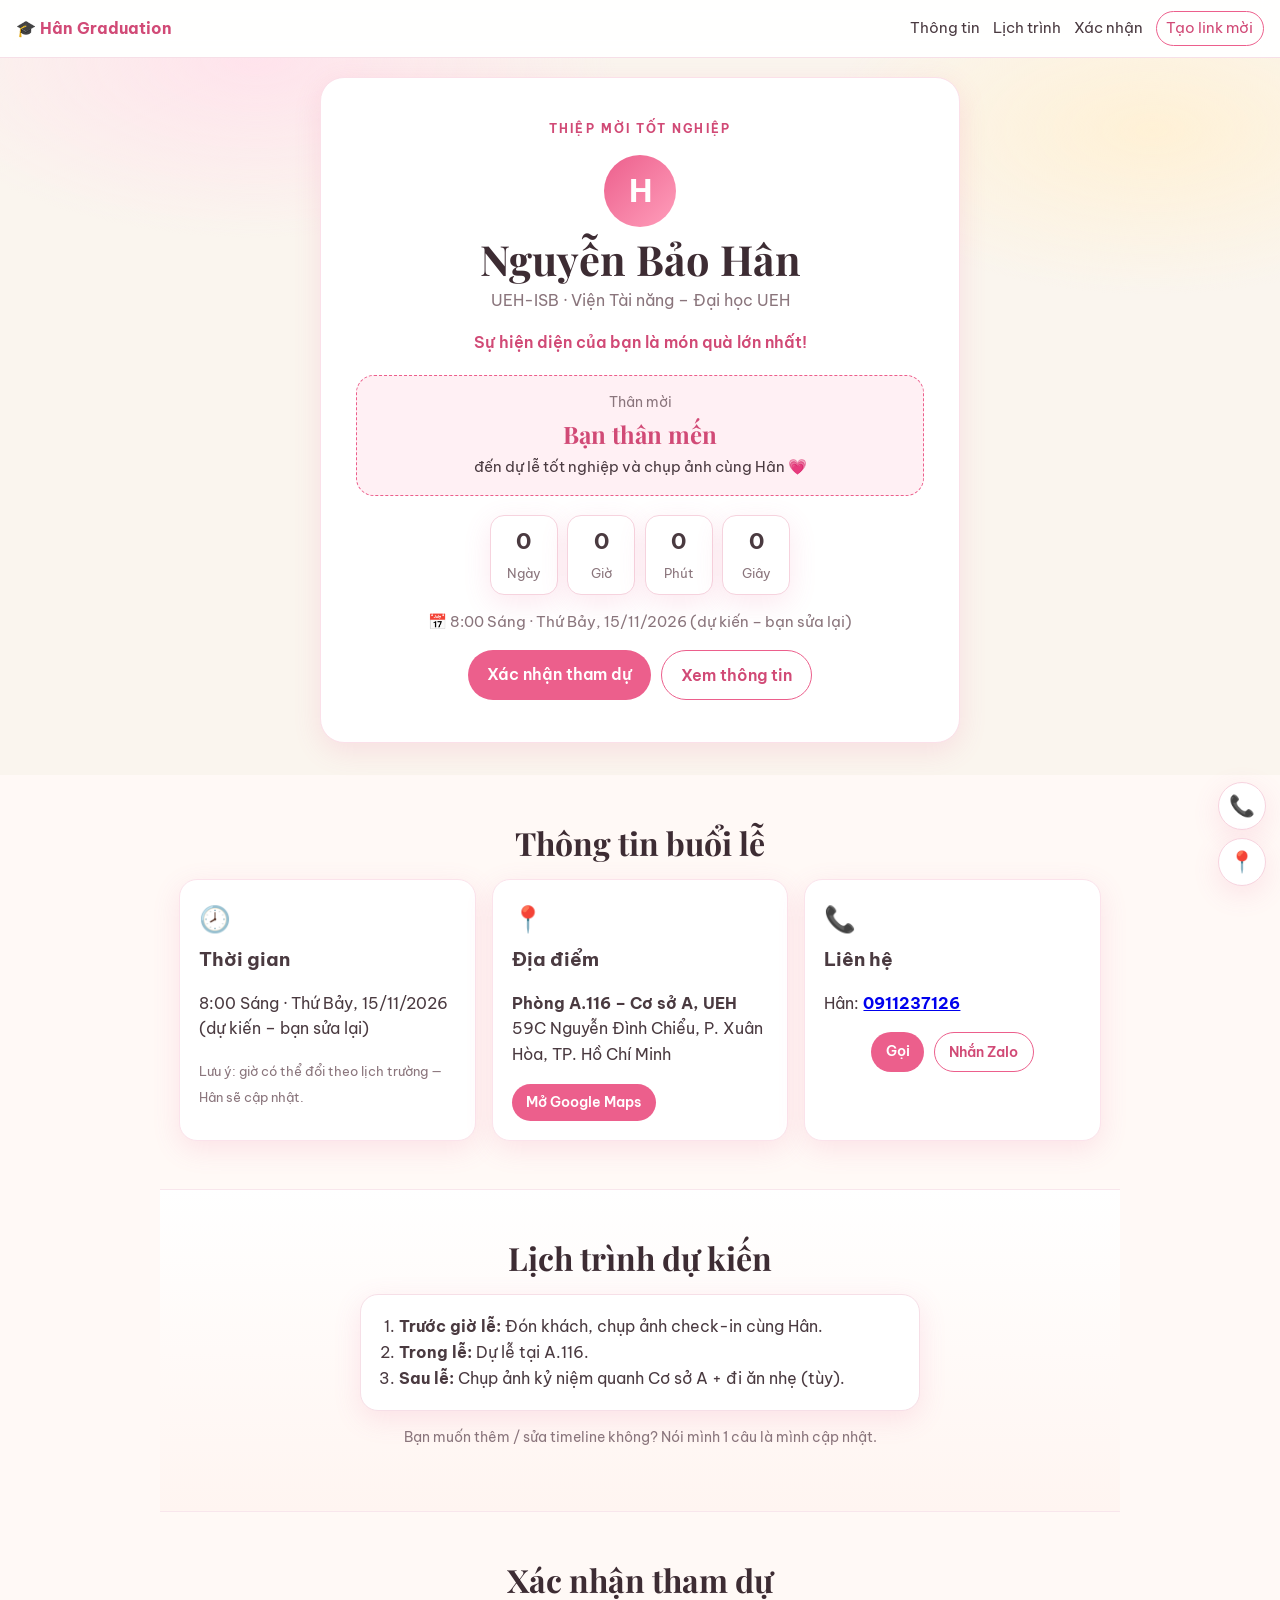
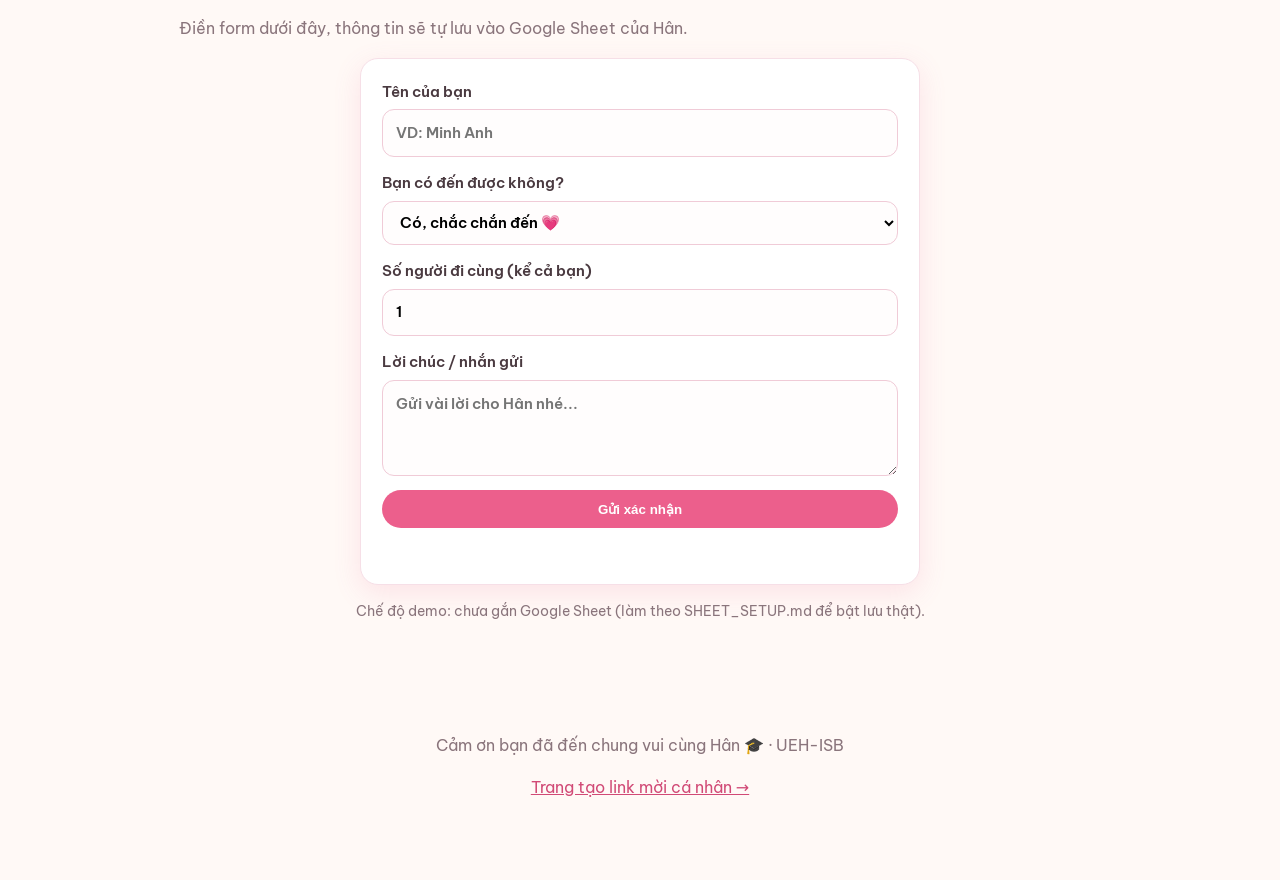
==== index.html @ 890d95f7 "graduation invitation v1 - simple responsive pink theme" ====
<!DOCTYPE html>
<html lang="vi">
<head>
  <meta charset="UTF-8" />
  <meta name="viewport" content="width=device-width, initial-scale=1.0" />
  <title>Thiệp Mời Tốt Nghiệp · Nguyễn Bảo Hân</title>
  <meta name="description" content="Thiệp mời tốt nghiệp của Nguyễn Bảo Hân – UEH-ISB. Trân trọng kính mời bạn đến chung vui!" />
  <link rel="stylesheet" href="styles.css" />
  <link rel="preconnect" href="https://fonts.googleapis.com">
  <link rel="preconnect" href="https://fonts.gstatic.com" crossorigin>
  <link href="https://fonts.googleapis.com/css2?family=Be+Vietnam+Pro:wght@400;500;600;700&family=Playfair+Display:wght@600;700&display=swap" rel="stylesheet">
</head>
<body>
  <header class="nav">
    <a class="brand" href="#top">🎓 Hân Graduation</a>
    <nav class="nav-links">
      <a href="#thong-tin">Thông tin</a>
      <a href="#lich-trinh">Lịch trình</a>
      <a href="#rsvp">Xác nhận</a>
      <a href="admin.html" class="admin-link">Tạo link mời</a>
    </nav>
  </header>

  <main id="top">
    <!-- HERO -->
    <section class="hero">
      <div class="hero-card">
        <p class="eyebrow">THIỆP MỜI TỐT NGHIỆP</p>
        <div class="avatar">H</div>
        <h1>Nguyễn Bảo Hân</h1>
        <p class="school" id="schoolLine">UEH-ISB · Viện Tài năng – Đại học UEH</p>
        <p class="note" id="heroNote">Sự hiện diện của bạn là món quà lớn nhất!</p>

        <div class="invite-box" id="inviteBox">
          <p class="invite-label">Thân mời</p>
          <p class="invite-name" id="guestName">Bạn thân mến</p>
          <p class="invite-sub">đến dự lễ tốt nghiệp và chụp ảnh cùng Hân 💗</p>
        </div>

        <div class="countdown" aria-label="Đếm ngược">
          <div><span id="cdD">--</span><small>Ngày</small></div>
          <div><span id="cdH">--</span><small>Giờ</small></div>
          <div><span id="cdM">--</span><small>Phút</small></div>
          <div><span id="cdS">--</span><small>Giây</small></div>
        </div>
        <p class="event-date" id="eventDateText"></p>

        <div class="cta-row">
          <a href="#rsvp" class="btn primary">Xác nhận tham dự</a>
          <a href="#thong-tin" class="btn ghost">Xem thông tin</a>
        </div>
      </div>
    </section>

    <!-- THÔNG TIN -->
    <section id="thong-tin" class="section">
      <h2>Thông tin buổi lễ</h2>
      <div class="cards">
        <div class="card">
          <div class="icon">🕗</div>
          <h3>Thời gian</h3>
          <p id="timeText"></p>
          <small>Lưu ý: giờ có thể đổi theo lịch trường — Hân sẽ cập nhật.</small>
        </div>
        <div class="card">
          <div class="icon">📍</div>
          <h3>Địa điểm</h3>
          <p><strong id="roomText"></strong><br><span id="addressText"></span></p>
          <a id="mapsBtn" class="btn small" target="_blank" rel="noopener" href="#">Mở Google Maps</a>
        </div>
        <div class="card">
          <div class="icon">📞</div>
          <h3>Liên hệ</h3>
          <p>Hân: <a id="phoneLink" href="#"><strong id="phoneText"></strong></a></p>
          <div class="cta-row">
            <a id="callBtn" class="btn small" href="#">Gọi</a>
            <a id="zaloBtn" class="btn small ghost" target="_blank" rel="noopener" href="#">Nhắn Zalo</a>
          </div>
        </div>
      </div>
    </section>

    <!-- LỊCH TRÌNH -->
    <section id="lich-trinh" class="section alt">
      <h2>Lịch trình dự kiến</h2>
      <ol class="timeline">
        <li><strong>Trước giờ lễ:</strong> Đón khách, chụp ảnh check-in cùng Hân.</li>
        <li><strong>Trong lễ:</strong> Dự lễ tại A.116.</li>
        <li><strong>Sau lễ:</strong> Chụp ảnh kỷ niệm quanh Cơ sở A + đi ăn nhẹ (tùy).</li>
      </ol>
      <p class="hint">Bạn muốn thêm / sửa timeline không? Nói mình 1 câu là mình cập nhật.</p>
    </section>

    <!-- RSVP -->
    <section id="rsvp" class="section">
      <h2>Xác nhận tham dự</h2>
      <p class="muted">Điền form dưới đây, thông tin sẽ tự lưu vào Google Sheet của Hân.</p>
      <form id="rsvpForm" class="form">
        <label>Tên của bạn
          <input name="name" id="fName" required maxlength="80" placeholder="VD: Minh Anh" />
        </label>
        <label>Bạn có đến được không?
          <select name="attend" id="fAttend" required>
            <option value="YES">Có, chắc chắn đến 💗</option>
            <option value="MAYBE">Đang cân nhắc 🤔</option>
            <option value="NO">Tiếc quá, không đến được 🥺</option>
          </select>
        </label>
        <label>Số người đi cùng (kể cả bạn)
          <input name="count" id="fCount" type="number" min="1" max="10" value="1" />
        </label>
        <label>Lời chúc / nhắn gửi
          <textarea name="wish" id="fWish" rows="3" maxlength="500" placeholder="Gửi vài lời cho Hân nhé..."></textarea>
        </label>
        <button class="btn primary" type="submit" id="submitBtn">Gửi xác nhận</button>
        <p class="form-msg" id="formMsg" role="status"></p>
      </form>
      <p class="hint" id="sheetHint"></p>
    </section>

    <footer class="footer">
      <p>Cảm ơn bạn đã đến chung vui cùng Hân 🎓 · UEH-ISB</p>
      <p><a href="admin.html">Trang tạo link mời cá nhân →</a></p>
    </footer>
  </main>

  <!-- Nút nổi mobile -->
  <div class="fab-row">
    <a id="fabCall" class="fab" href="#">📞</a>
    <a id="fabMaps" class="fab" target="_blank" rel="noopener" href="#">📍</a>
  </div>

  <script src="config.js"></script>
  <script src="app.js"></script>
</body>
</html>
---- styles.css ----
:root{
  --pink:#ec5f8c; --pink-dark:#d14a76; --pink-soft:#fff0f4;
  --be:#faf5ee; --bg:#fff9f6; --card:#ffffff; --text:#4a3a40; --muted:#8a757c;
  --radius:18px; --shadow:0 8px 28px rgba(236,95,140,.14);
}
*{box-sizing:border-box}
html{scroll-behavior:smooth}
body{
  margin:0; color:var(--text); background:var(--bg);
  font-family:"Be Vietnam Pro",system-ui,-apple-system,Segoe UI,Roboto,sans-serif;
  line-height:1.6;
}
h1,h2{font-family:"Playfair Display",serif; color:#3d2c33; line-height:1.25}
h2{text-align:center; font-size:1.6rem; margin:0 0 1rem}

/* Nav */
.nav{position:sticky; top:0; z-index:10; display:flex; align-items:center; justify-content:space-between;
  padding:.7rem 1rem; background:rgba(255,255,255,.9); backdrop-filter:blur(8px); border-bottom:1px solid #f6dfe7}
.brand{text-decoration:none; font-weight:700; color:var(--pink-dark)}
.nav-links{display:flex; gap:.8rem; align-items:center}
.nav-links a{text-decoration:none; color:var(--text); font-size:.95rem}
.admin-link{border:1px solid var(--pink); color:var(--pink-dark)!important; padding:.25rem .6rem; border-radius:999px}

/* Layout */
.section{padding:2.2rem 1rem; max-width:960px; margin:0 auto}
.section.alt{background:linear-gradient(180deg,#fff,#fff5f1); border-top:1px solid #f8e6ec; border-bottom:1px solid #f8e6ec}

/* Hero */
.hero{padding:1.2rem 1rem 2rem; background:
  radial-gradient(600px 300px at 20% 0%, #ffe3ec 0%, transparent 60%),
  radial-gradient(600px 300px at 90% 10%, #fff1d6 0%, transparent 55%),
  var(--be);}
.hero-card{max-width:640px; margin:0 auto; background:var(--card); border-radius:24px; padding:2rem 1.4rem; text-align:center; box-shadow:var(--shadow); border:1px solid #fbe0e9}
.eyebrow{letter-spacing:.18em; font-size:.75rem; color:var(--pink-dark); font-weight:700; margin:0}
.avatar{width:72px; height:72px; margin:1rem auto .4rem; border-radius:50%; display:grid; place-items:center;
  font-size:2rem; font-weight:700; color:#fff; background:linear-gradient(135deg,var(--pink),#ff9ebb)}
.hero-card h1{margin:.2rem 0; font-size:2rem}
.school{color:var(--muted); margin:.2rem 0}
.note{color:var(--pink-dark); font-weight:600}
.invite-box{margin:1.2rem auto; background:var(--pink-soft); border:1.5px dashed var(--pink); border-radius:var(--radius); padding:1rem}
.invite-label{margin:0; font-size:.85rem; color:var(--muted)}
.invite-name{margin:.1rem 0; font-size:1.5rem; font-weight:700; color:var(--pink-dark); font-family:"Playfair Display",serif}
.invite-sub{margin:0; font-size:.95rem}
.countdown{display:flex; gap:.6rem; justify-content:center; margin:1rem 0 .3rem}
.countdown div{background:#fff; border:1px solid #f6d3de; border-radius:14px; min-width:68px; padding:.5rem .3rem; box-shadow:var(--shadow)}
.countdown span{font-size:1.4rem; font-weight:700; display:block}
.countdown small{color:var(--muted)}
.event-date{color:var(--muted); font-size:.95rem}
.cta-row{display:flex; gap:.6rem; justify-content:center; flex-wrap:wrap; margin-top:1rem}
.btn{display:inline-block; text-decoration:none; border:0; cursor:pointer;
  background:var(--pink); color:#fff; padding:.7rem 1.2rem; border-radius:999px; font-weight:600}
.btn:hover{background:var(--pink-dark)}
.btn.ghost{background:#fff; color:var(--pink-dark); border:1.5px solid var(--pink)}
.btn.small{padding:.45rem .9rem; font-size:.9rem}

/* Cards */
.cards{display:grid; gap:1rem}
.card{background:var(--card); border-radius:var(--radius); padding:1.2rem; box-shadow:var(--shadow); border:1px solid #fbe3eb}
.card .icon{font-size:1.6rem}
.card h3{margin:.3rem 0 .4rem}
.card small,.muted,.hint{color:var(--muted)}
.hint{text-align:center; font-size:.9rem}

/* Timeline */
.timeline{max-width:560px; margin:0 auto; background:#fff; border-radius:var(--radius); padding:1.2rem 1.2rem 1.2rem 2.4rem; border:1px solid #f6dfe7; box-shadow:var(--shadow)}

/* Form */
.form{max-width:560px; margin:0 auto; background:#fff; border-radius:var(--radius); padding:1.3rem; border:1px solid #f6dfe7; box-shadow:var(--shadow); display:grid; gap:.9rem}
.form label{display:grid; gap:.35rem; font-weight:600; font-size:.95rem}
.form input,.form select,.form textarea{font:inherit; padding:.65rem .8rem; border-radius:12px; border:1.5px solid #f0cbd7; background:#fffdfd}
.form input:focus,.form select:focus,.form textarea:focus{outline:2px solid #ffc9da; border-color:var(--pink)}
.form-msg{min-height:1.4em; font-size:.95rem; margin:0}
.form-msg.ok{color:#1c8a4c} .form-msg.err{color:#c0392b}

/* Footer + FAB */
.footer{text-align:center; padding:2rem 1rem 4rem; color:var(--muted)}
.footer a{color:var(--pink-dark)}
.fab-row{position:fixed; right:.9rem; bottom:.9rem; display:flex; flex-direction:column; gap:.5rem}
.fab{width:48px; height:48px; display:grid; place-items:center; background:#fff; border-radius:50%; text-decoration:none; font-size:1.3rem; box-shadow:var(--shadow); border:1px solid #f6d3de}

/* Admin */
.admin-wrap{max-width:860px; margin:0 auto; padding:1.5rem 1rem 3rem}
.grid2{display:grid; gap:1rem}
textarea.code{width:100%; font-family:ui-monospace,Consolas,monospace; font-size:.85rem}
table.links{width:100%; border-collapse:collapse; background:#fff; border-radius:12px; overflow:hidden; font-size:.9rem}
table.links th,table.links td{border-bottom:1px solid #f4dce4; padding:.5rem; text-align:left; word-break:break-all}

/* PC: 2-3 cột, chữ to hơn */
@media (min-width:720px){
  h2{font-size:2rem}
  .hero-card h1{font-size:2.6rem}
  .hero-card{padding:2.6rem 2.2rem}
  .cards{grid-template-columns:repeat(3,1fr)}
  .grid2{grid-template-columns:1fr 1fr}
  .section{padding:3rem 1.2rem}
}
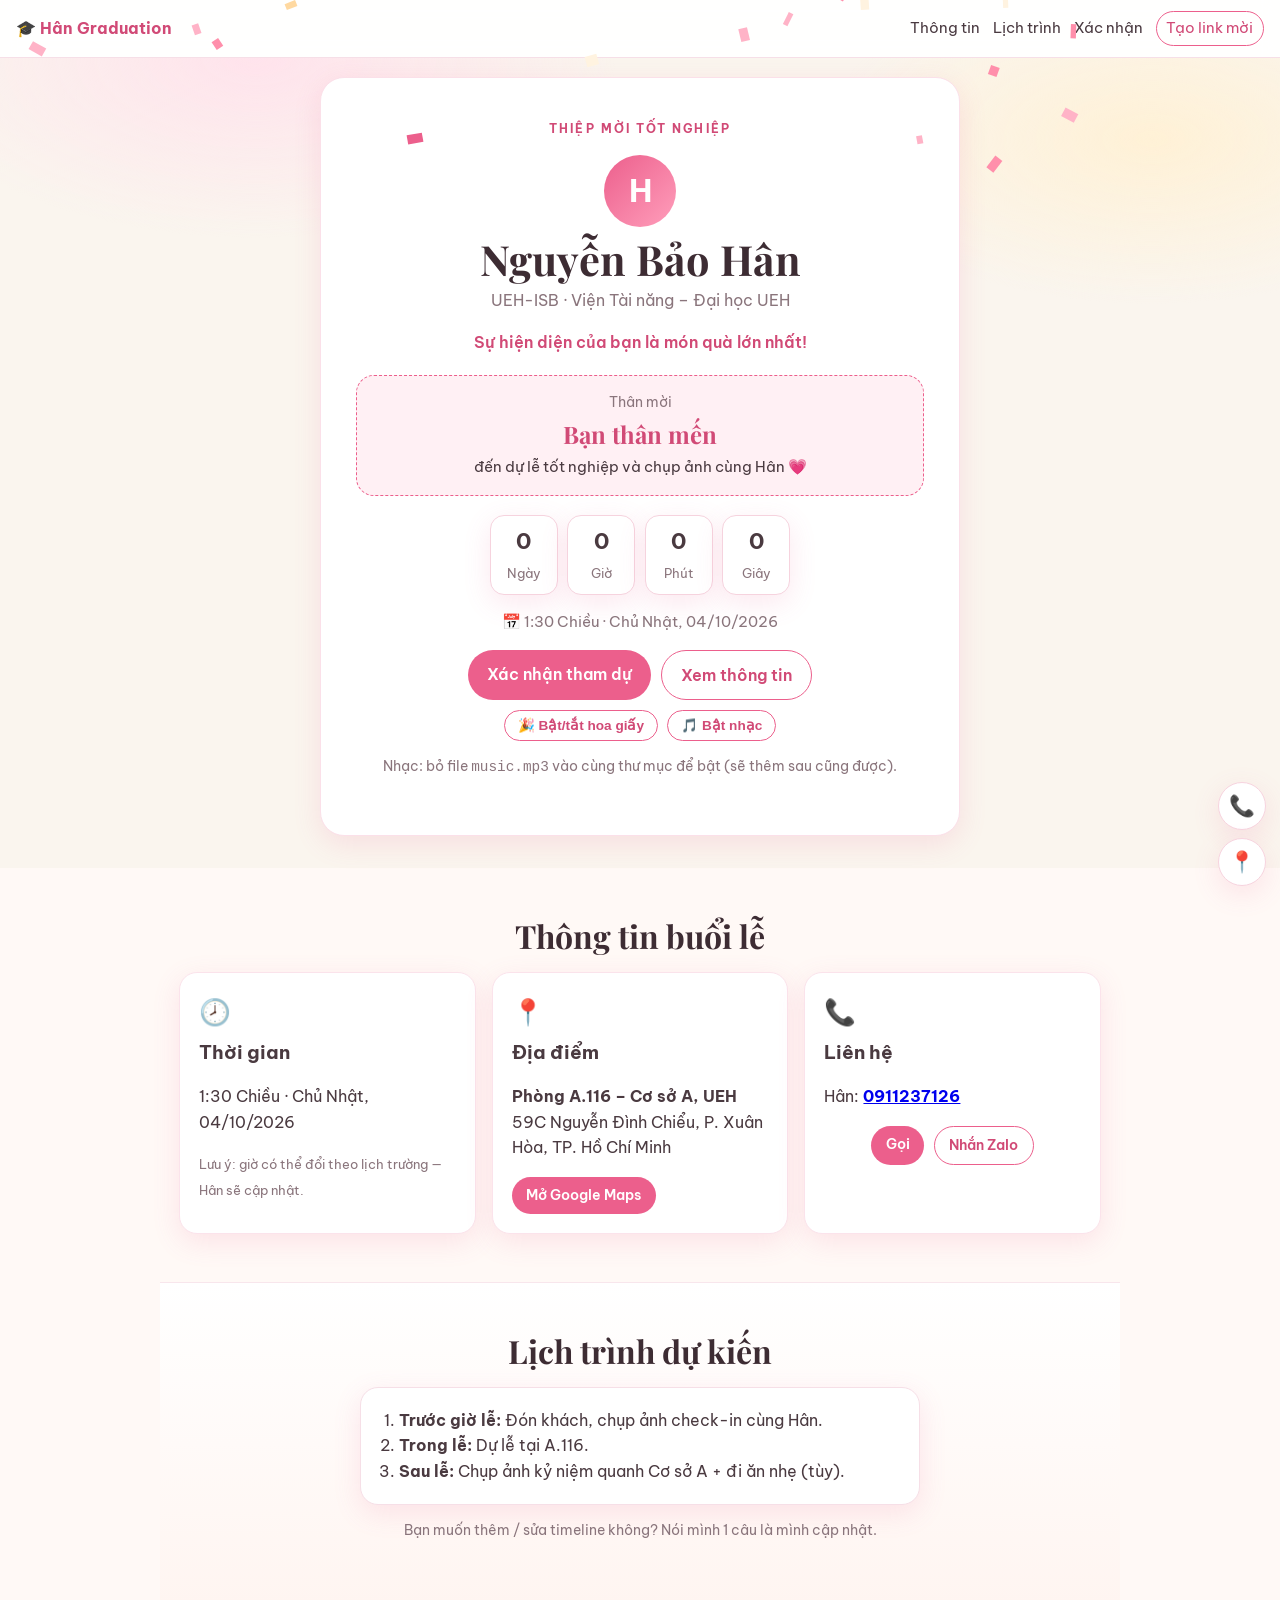
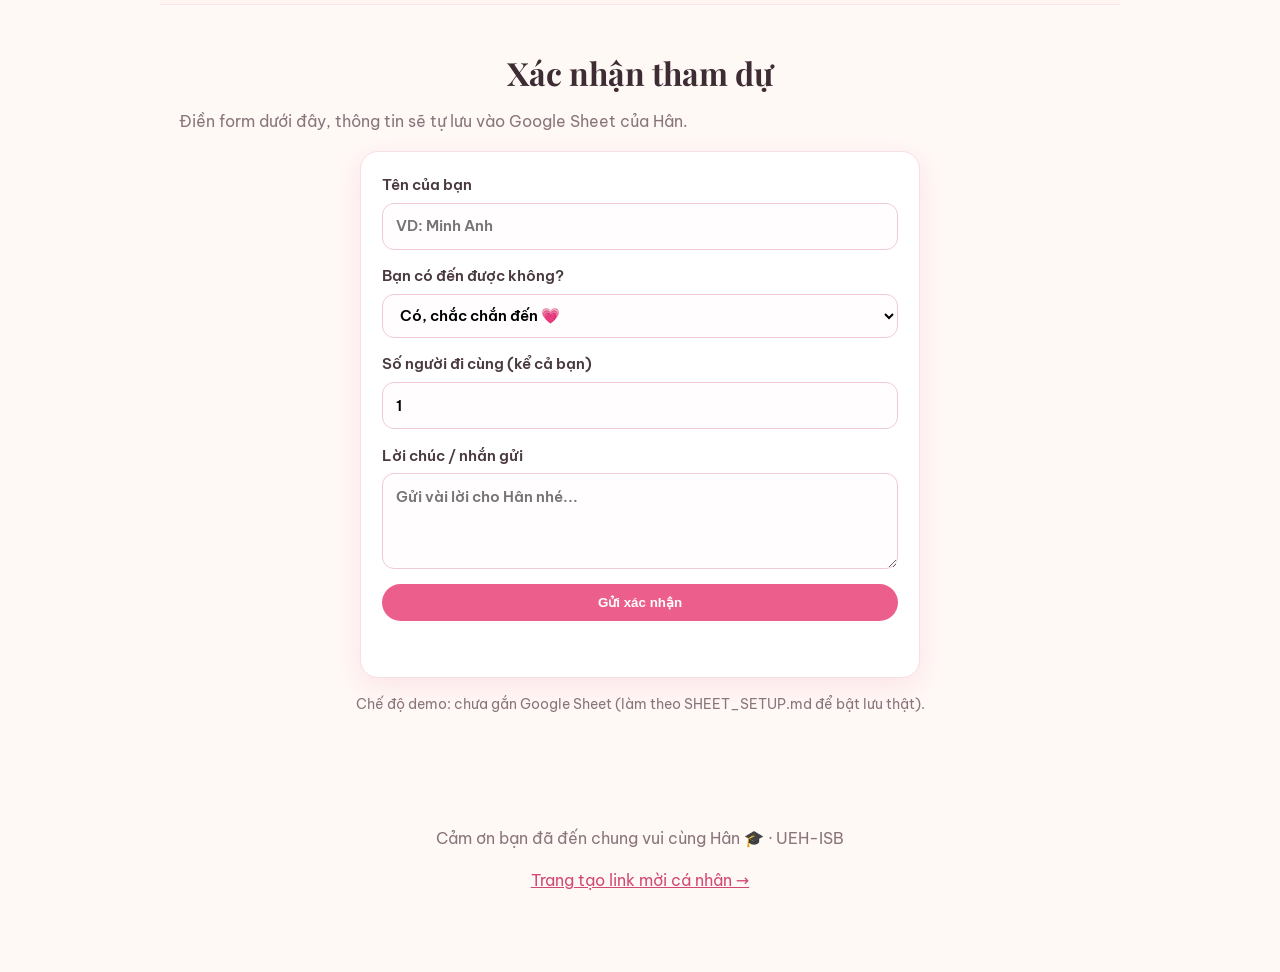
==== commit 1e99b296: "update date 04-10-2026 + confetti + music toggle" ====
--- a/index.html
+++ b/index.html
@@ -11,6 +11,8 @@
   <link href="https://fonts.googleapis.com/css2?family=Be+Vietnam+Pro:wght@400;500;600;700&family=Playfair+Display:wght@600;700&display=swap" rel="stylesheet">
 </head>
 <body>
+  <canvas id="confetti"></canvas>
+  <audio id="bgm" loop preload="none" src="music.mp3"></audio>
   <header class="nav">
     <a class="brand" href="#top">🎓 Hân Graduation</a>
     <nav class="nav-links">
@@ -49,6 +51,11 @@
           <a href="#rsvp" class="btn primary">Xác nhận tham dự</a>
           <a href="#thong-tin" class="btn ghost">Xem thông tin</a>
         </div>
+        <div class="cta-row mini">
+          <button class="btn small ghost" id="confettiBtn" type="button">🎉 Bật/tắt hoa giấy</button>
+          <button class="btn small ghost" id="musicBtn" type="button">🎵 Bật nhạc</button>
+        </div>
+        <p class="hint">Nhạc: bỏ file <code>music.mp3</code> vào cùng thư mục để bật (sẽ thêm sau cũng được).</p>
       </div>
     </section>
 
--- a/styles.css
+++ b/styles.css
@@ -78,6 +78,11 @@
 .fab-row{position:fixed; right:.9rem; bottom:.9rem; display:flex; flex-direction:column; gap:.5rem}
 .fab{width:48px; height:48px; display:grid; place-items:center; background:#fff; border-radius:50%; text-decoration:none; font-size:1.3rem; box-shadow:var(--shadow); border:1px solid #f6d3de}
 
+/* Confetti + mini */
+#confetti{position:fixed; inset:0; width:100%; height:100%; pointer-events:none; z-index:20}
+.cta-row.mini{margin-top:.6rem}
+.cta-row.mini .btn{font-size:.85rem; padding:.4rem .8rem}
+
 /* Admin */
 .admin-wrap{max-width:860px; margin:0 auto; padding:1.5rem 1rem 3rem}
 .grid2{display:grid; gap:1rem}
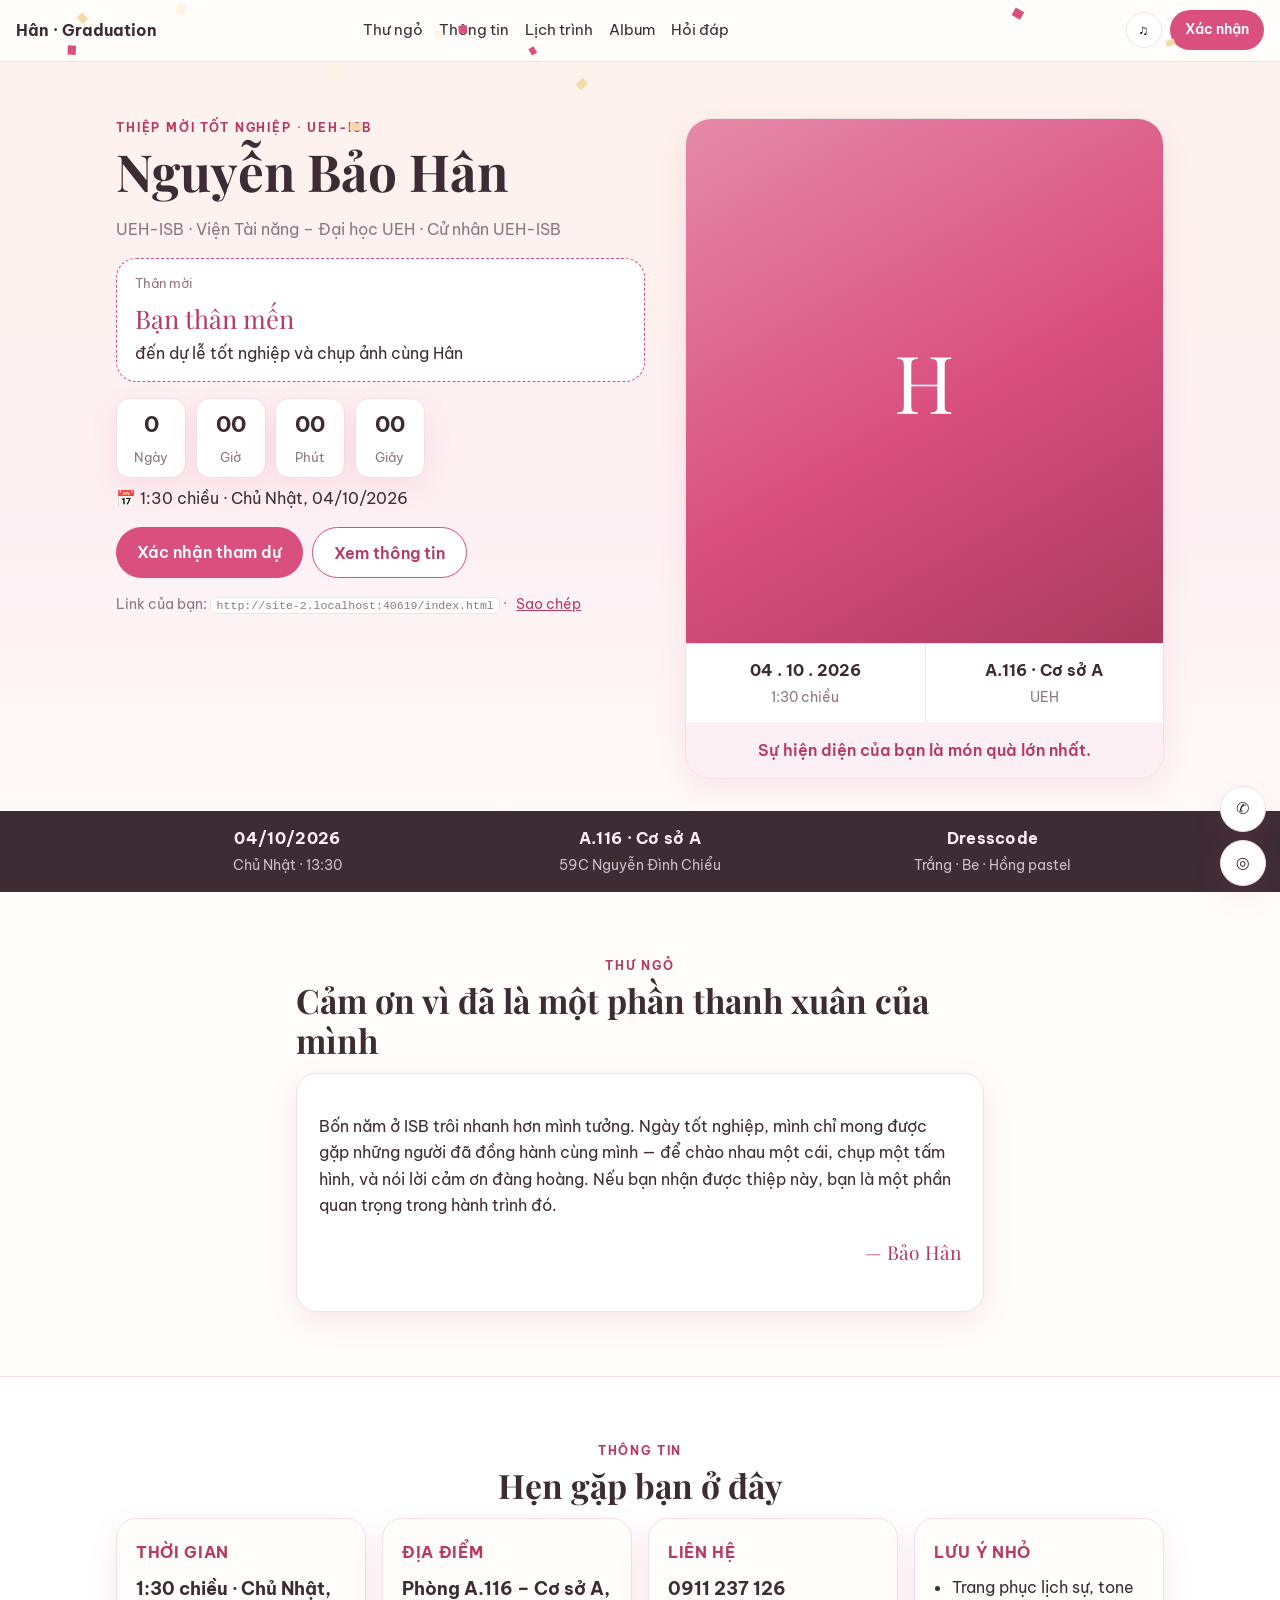
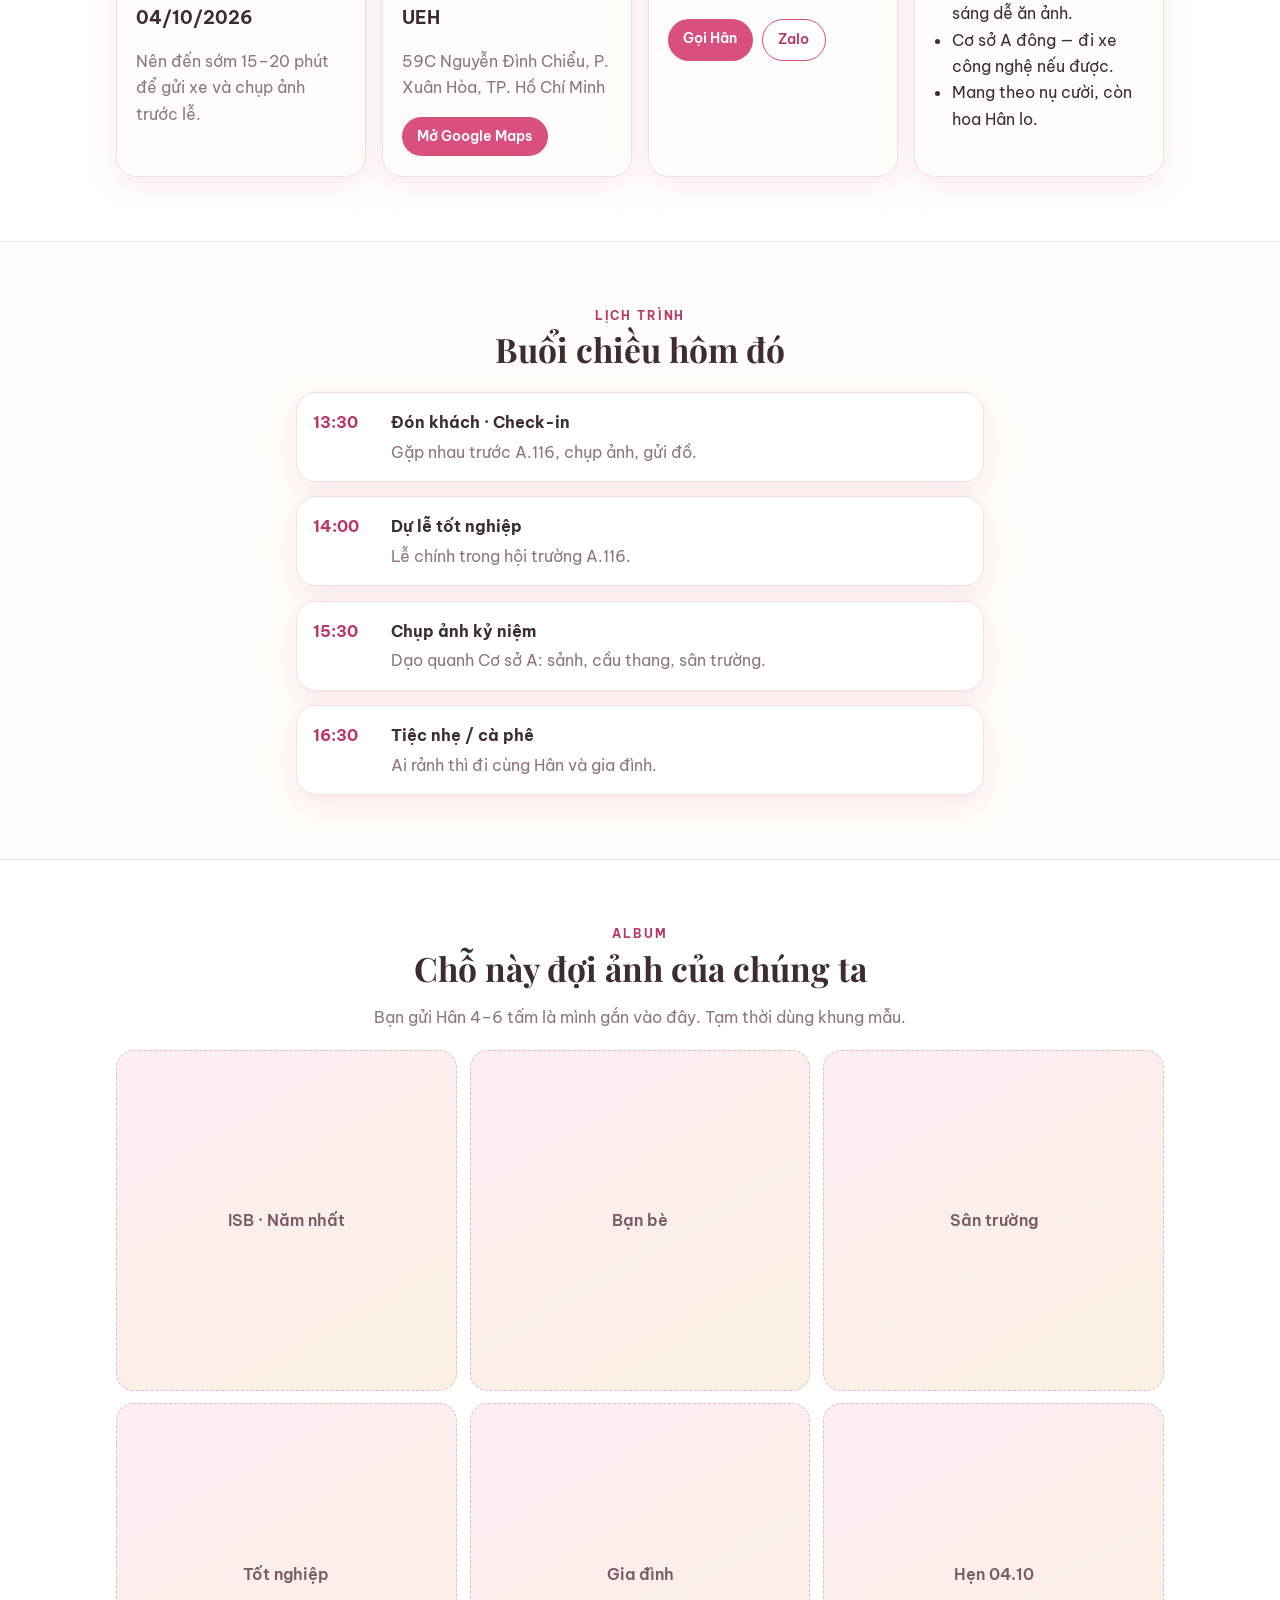
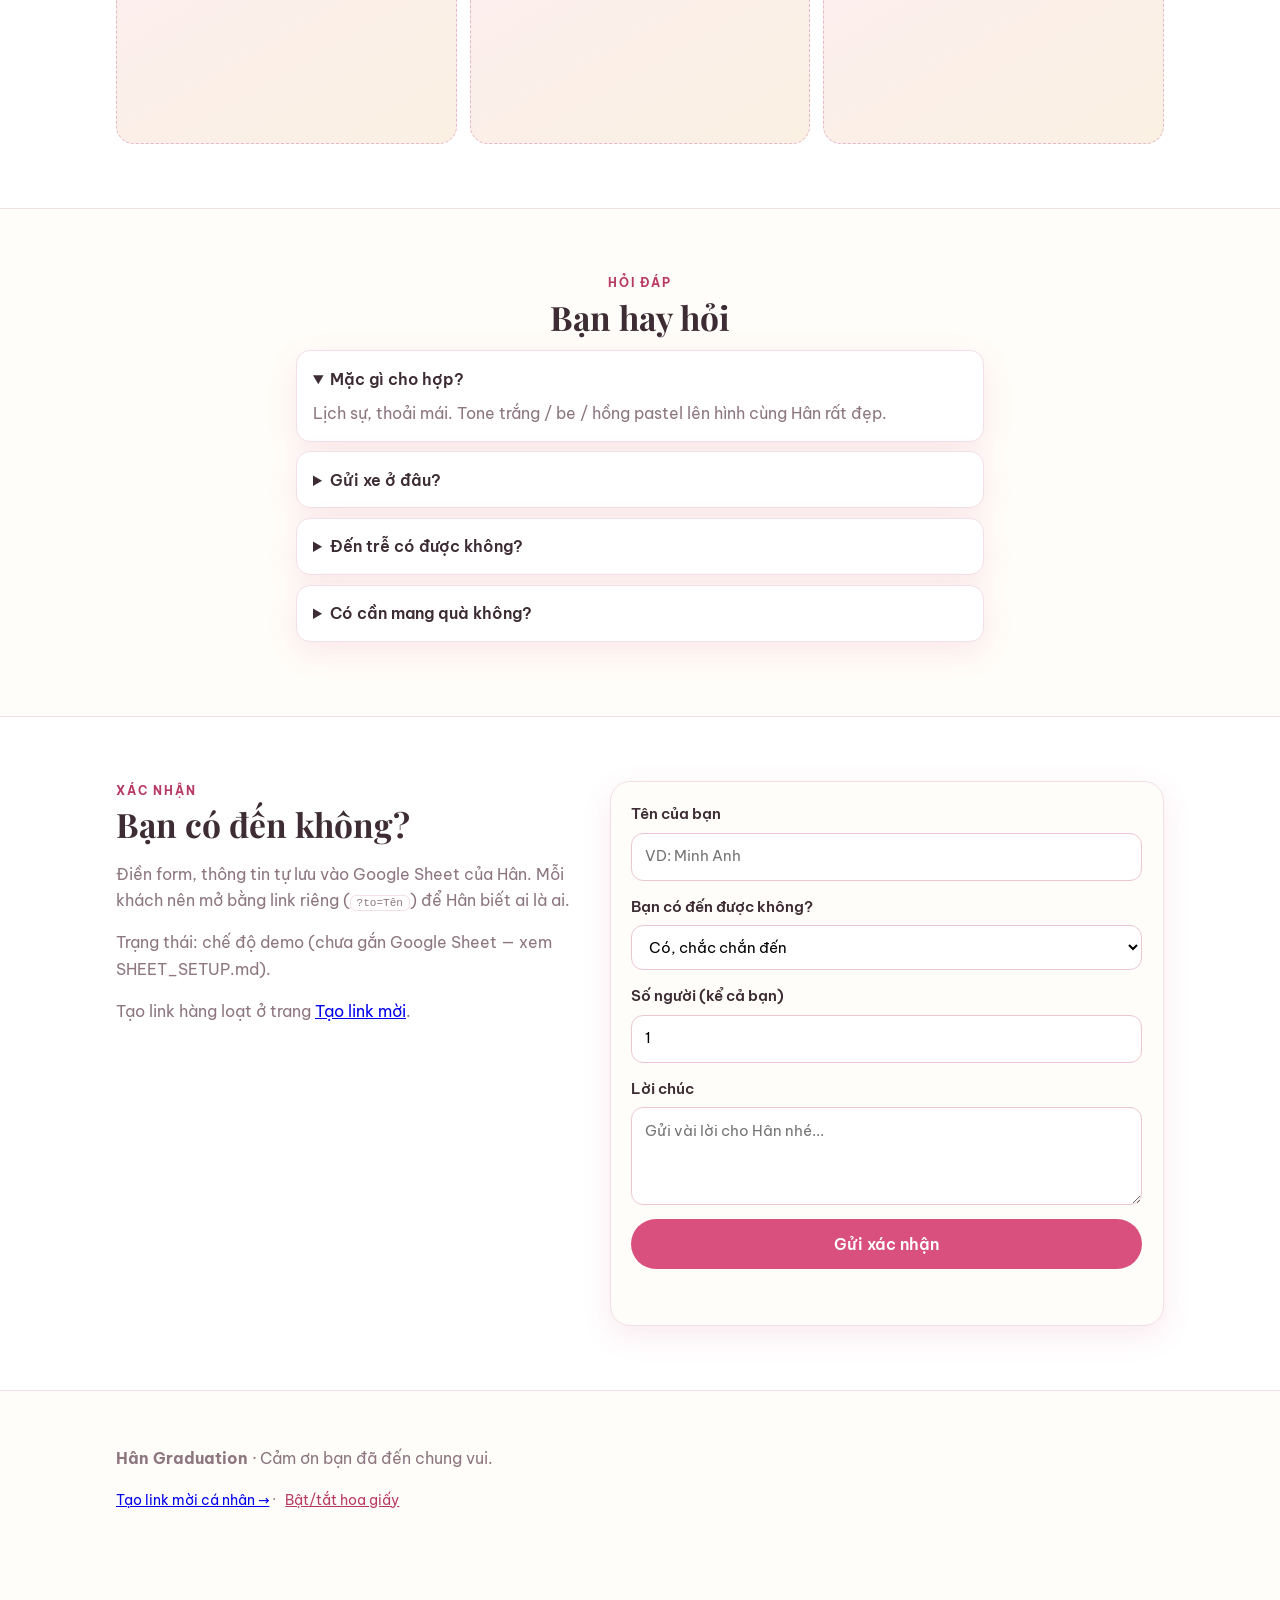
==== commit 23632aaf: "impeccable multi-section responsive v3" ====
--- a/index.html
+++ b/index.html
@@ -4,137 +4,211 @@
   <meta charset="UTF-8" />
   <meta name="viewport" content="width=device-width, initial-scale=1.0" />
   <title>Thiệp Mời Tốt Nghiệp · Nguyễn Bảo Hân</title>
-  <meta name="description" content="Thiệp mời tốt nghiệp của Nguyễn Bảo Hân – UEH-ISB. Trân trọng kính mời bạn đến chung vui!" />
+  <meta name="description" content="Thiệp mời tốt nghiệp của Nguyễn Bảo Hân – UEH-ISB, 04/10/2026, Phòng A.116 Cơ sở A UEH." />
   <link rel="stylesheet" href="styles.css" />
   <link rel="preconnect" href="https://fonts.googleapis.com">
   <link rel="preconnect" href="https://fonts.gstatic.com" crossorigin>
   <link href="https://fonts.googleapis.com/css2?family=Be+Vietnam+Pro:wght@400;500;600;700&family=Playfair+Display:wght@600;700&display=swap" rel="stylesheet">
 </head>
 <body>
-  <canvas id="confetti"></canvas>
+  <canvas id="confetti" aria-hidden="true"></canvas>
   <audio id="bgm" loop preload="none" src="music.mp3"></audio>
+
   <header class="nav">
-    <a class="brand" href="#top">🎓 Hân Graduation</a>
+    <a class="brand" href="#top">Hân · Graduation</a>
     <nav class="nav-links">
+      <a href="#thu-ngo">Thư ngỏ</a>
       <a href="#thong-tin">Thông tin</a>
       <a href="#lich-trinh">Lịch trình</a>
-      <a href="#rsvp">Xác nhận</a>
-      <a href="admin.html" class="admin-link">Tạo link mời</a>
+      <a href="#album">Album</a>
+      <a href="#faq">Hỏi đáp</a>
     </nav>
+    <div class="nav-cta">
+      <button class="icon-btn" id="musicBtn" type="button" title="Bật/tắt nhạc">♫</button>
+      <a href="#rsvp" class="btn primary small">Xác nhận</a>
+    </div>
   </header>
 
   <main id="top">
-    <!-- HERO -->
+    <!-- 1. HERO -->
     <section class="hero">
-      <div class="hero-card">
-        <p class="eyebrow">THIỆP MỜI TỐT NGHIỆP</p>
-        <div class="avatar">H</div>
-        <h1>Nguyễn Bảo Hân</h1>
-        <p class="school" id="schoolLine">UEH-ISB · Viện Tài năng – Đại học UEH</p>
-        <p class="note" id="heroNote">Sự hiện diện của bạn là món quà lớn nhất!</p>
-
-        <div class="invite-box" id="inviteBox">
-          <p class="invite-label">Thân mời</p>
-          <p class="invite-name" id="guestName">Bạn thân mến</p>
-          <p class="invite-sub">đến dự lễ tốt nghiệp và chụp ảnh cùng Hân 💗</p>
-        </div>
-
-        <div class="countdown" aria-label="Đếm ngược">
-          <div><span id="cdD">--</span><small>Ngày</small></div>
-          <div><span id="cdH">--</span><small>Giờ</small></div>
-          <div><span id="cdM">--</span><small>Phút</small></div>
-          <div><span id="cdS">--</span><small>Giây</small></div>
-        </div>
-        <p class="event-date" id="eventDateText"></p>
-
-        <div class="cta-row">
-          <a href="#rsvp" class="btn primary">Xác nhận tham dự</a>
-          <a href="#thong-tin" class="btn ghost">Xem thông tin</a>
-        </div>
-        <div class="cta-row mini">
-          <button class="btn small ghost" id="confettiBtn" type="button">🎉 Bật/tắt hoa giấy</button>
-          <button class="btn small ghost" id="musicBtn" type="button">🎵 Bật nhạc</button>
-        </div>
-        <p class="hint">Nhạc: bỏ file <code>music.mp3</code> vào cùng thư mục để bật (sẽ thêm sau cũng được).</p>
-      </div>
-    </section>
-
-    <!-- THÔNG TIN -->
-    <section id="thong-tin" class="section">
-      <h2>Thông tin buổi lễ</h2>
-      <div class="cards">
-        <div class="card">
-          <div class="icon">🕗</div>
-          <h3>Thời gian</h3>
-          <p id="timeText"></p>
-          <small>Lưu ý: giờ có thể đổi theo lịch trường — Hân sẽ cập nhật.</small>
-        </div>
-        <div class="card">
-          <div class="icon">📍</div>
-          <h3>Địa điểm</h3>
-          <p><strong id="roomText"></strong><br><span id="addressText"></span></p>
-          <a id="mapsBtn" class="btn small" target="_blank" rel="noopener" href="#">Mở Google Maps</a>
-        </div>
-        <div class="card">
-          <div class="icon">📞</div>
-          <h3>Liên hệ</h3>
-          <p>Hân: <a id="phoneLink" href="#"><strong id="phoneText"></strong></a></p>
+      <div class="container hero-grid">
+        <div>
+          <p class="eyebrow">Thiệp mời tốt nghiệp · UEH-ISB</p>
+          <h1>Nguyễn Bảo Hân</h1>
+          <p class="school" id="schoolLine"></p>
+          <div class="invite-box">
+            <p class="invite-label">Thân mời</p>
+            <p class="invite-name" id="guestName">Bạn thân mến</p>
+            <p class="invite-sub">đến dự lễ tốt nghiệp và chụp ảnh cùng Hân</p>
+          </div>
+          <div class="countdown" aria-label="Đếm ngược tới buổi lễ">
+            <div><span id="cdD">--</span><small>Ngày</small></div>
+            <div><span id="cdH">--</span><small>Giờ</small></div>
+            <div><span id="cdM">--</span><small>Phút</small></div>
+            <div><span id="cdS">--</span><small>Giây</small></div>
+          </div>
+          <p class="event-date" id="eventDateText"></p>
           <div class="cta-row">
-            <a id="callBtn" class="btn small" href="#">Gọi</a>
-            <a id="zaloBtn" class="btn small ghost" target="_blank" rel="noopener" href="#">Nhắn Zalo</a>
-          </div>
-        </div>
-      </div>
-    </section>
-
-    <!-- LỊCH TRÌNH -->
-    <section id="lich-trinh" class="section alt">
-      <h2>Lịch trình dự kiến</h2>
-      <ol class="timeline">
-        <li><strong>Trước giờ lễ:</strong> Đón khách, chụp ảnh check-in cùng Hân.</li>
-        <li><strong>Trong lễ:</strong> Dự lễ tại A.116.</li>
-        <li><strong>Sau lễ:</strong> Chụp ảnh kỷ niệm quanh Cơ sở A + đi ăn nhẹ (tùy).</li>
-      </ol>
-      <p class="hint">Bạn muốn thêm / sửa timeline không? Nói mình 1 câu là mình cập nhật.</p>
-    </section>
-
-    <!-- RSVP -->
-    <section id="rsvp" class="section">
-      <h2>Xác nhận tham dự</h2>
-      <p class="muted">Điền form dưới đây, thông tin sẽ tự lưu vào Google Sheet của Hân.</p>
-      <form id="rsvpForm" class="form">
-        <label>Tên của bạn
-          <input name="name" id="fName" required maxlength="80" placeholder="VD: Minh Anh" />
-        </label>
-        <label>Bạn có đến được không?
-          <select name="attend" id="fAttend" required>
-            <option value="YES">Có, chắc chắn đến 💗</option>
-            <option value="MAYBE">Đang cân nhắc 🤔</option>
-            <option value="NO">Tiếc quá, không đến được 🥺</option>
-          </select>
-        </label>
-        <label>Số người đi cùng (kể cả bạn)
-          <input name="count" id="fCount" type="number" min="1" max="10" value="1" />
-        </label>
-        <label>Lời chúc / nhắn gửi
-          <textarea name="wish" id="fWish" rows="3" maxlength="500" placeholder="Gửi vài lời cho Hân nhé..."></textarea>
-        </label>
-        <button class="btn primary" type="submit" id="submitBtn">Gửi xác nhận</button>
-        <p class="form-msg" id="formMsg" role="status"></p>
-      </form>
-      <p class="hint" id="sheetHint"></p>
+            <a href="#rsvp" class="btn primary">Xác nhận tham dự</a>
+            <a href="#thong-tin" class="btn ghost">Xem thông tin</a>
+          </div>
+          <p class="micro">Link của bạn: <code id="myLink"></code> · <button class="linklike" id="copyLink" type="button">Sao chép</button></p>
+        </div>
+        <aside class="photo-card" aria-label="Thiệp chính">
+          <div class="photo-ph">H</div>
+          <div class="photo-meta">
+            <div><strong>04 . 10 . 2026</strong><span>1:30 chiều</span></div>
+            <div><strong>A.116 · Cơ sở A</strong><span>UEH</span></div>
+          </div>
+          <p class="photo-note" id="heroNote"></p>
+        </aside>
+      </div>
+      <div class="strip">
+        <div class="container strip-grid">
+          <div><strong>04/10/2026</strong><span>Chủ Nhật · 13:30</span></div>
+          <div><strong>A.116 · Cơ sở A</strong><span>59C Nguyễn Đình Chiểu</span></div>
+          <div><strong>Dresscode</strong><span>Trắng · Be · Hồng pastel</span></div>
+        </div>
+      </div>
+    </section>
+
+    <!-- 2. THƯ NGỎ -->
+    <section id="thu-ngo" class="section">
+      <div class="container narrow">
+        <p class="eyebrow center">Thư ngỏ</p>
+        <h2>Cảm ơn vì đã là một phần thanh xuân của mình</h2>
+        <div class="letter">
+          <p id="letterText"></p>
+          <p class="sign">— Bảo Hân</p>
+        </div>
+      </div>
+    </section>
+
+    <!-- 3. THÔNG TIN -->
+    <section id="thong-tin" class="section alt">
+      <div class="container">
+        <p class="eyebrow center">Thông tin</p>
+        <h2 class="center">Hẹn gặp bạn ở đây</h2>
+        <div class="cards4">
+          <div class="card">
+            <h3>Thời gian</h3>
+            <p class="big" id="timeText"></p>
+            <p class="muted">Nên đến sớm 15–20 phút để gửi xe và chụp ảnh trước lễ.</p>
+          </div>
+          <div class="card">
+            <h3>Địa điểm</h3>
+            <p class="big" id="roomText"></p>
+            <p class="muted" id="addressText"></p>
+            <a id="mapsBtn" class="btn small" target="_blank" rel="noopener" href="#">Mở Google Maps</a>
+          </div>
+          <div class="card">
+            <h3>Liên hệ</h3>
+            <p class="big" id="phoneText"></p>
+            <div class="cta-row left">
+              <a id="callBtn" class="btn small" href="#">Gọi Hân</a>
+              <a id="zaloBtn" class="btn small ghost" target="_blank" rel="noopener" href="#">Zalo</a>
+            </div>
+          </div>
+          <div class="card">
+            <h3>Lưu ý nhỏ</h3>
+            <ul class="tips">
+              <li>Trang phục lịch sự, tone sáng dễ ăn ảnh.</li>
+              <li>Cơ sở A đông — đi xe công nghệ nếu được.</li>
+              <li>Mang theo nụ cười, còn hoa Hân lo.</li>
+            </ul>
+          </div>
+        </div>
+      </div>
+    </section>
+
+    <!-- 4. LỊCH TRÌNH -->
+    <section id="lich-trinh" class="section">
+      <div class="container narrow">
+        <p class="eyebrow center">Lịch trình</p>
+        <h2 class="center">Buổi chiều hôm đó</h2>
+        <ol class="timeline">
+          <li><time>13:30</time><div><strong>Đón khách · Check-in</strong><p>Gặp nhau trước A.116, chụp ảnh, gửi đồ.</p></div></li>
+          <li><time>14:00</time><div><strong>Dự lễ tốt nghiệp</strong><p>Lễ chính trong hội trường A.116.</p></div></li>
+          <li><time>15:30</time><div><strong>Chụp ảnh kỷ niệm</strong><p>Dạo quanh Cơ sở A: sảnh, cầu thang, sân trường.</p></div></li>
+          <li><time>16:30</time><div><strong>Tiệc nhẹ / cà phê</strong><p>Ai rảnh thì đi cùng Hân và gia đình.</p></div></li>
+        </ol>
+      </div>
+    </section>
+
+    <!-- 5. ALBUM -->
+    <section id="album" class="section alt">
+      <div class="container">
+        <p class="eyebrow center">Album</p>
+        <h2 class="center">Chỗ này đợi ảnh của chúng ta</h2>
+        <p class="muted center">Bạn gửi Hân 4–6 tấm là mình gắn vào đây. Tạm thời dùng khung mẫu.</p>
+        <div class="album">
+          <div class="ph">ISB · Năm nhất</div>
+          <div class="ph">Bạn bè</div>
+          <div class="ph">Sân trường</div>
+          <div class="ph">Tốt nghiệp</div>
+          <div class="ph">Gia đình</div>
+          <div class="ph">Hẹn 04.10</div>
+        </div>
+      </div>
+    </section>
+
+    <!-- 6. FAQ -->
+    <section id="faq" class="section">
+      <div class="container narrow">
+        <p class="eyebrow center">Hỏi đáp</p>
+        <h2 class="center">Bạn hay hỏi</h2>
+        <details open><summary>Mặc gì cho hợp?</summary><p>Lịch sự, thoải mái. Tone trắng / be / hồng pastel lên hình cùng Hân rất đẹp.</p></details>
+        <details><summary>Gửi xe ở đâu?</summary><p>Bãi xe Cơ sở A, 59C Nguyễn Đình Chiểu. Cuối tuần đông nên bạn đi sớm 15 phút hoặc đi xe công nghệ.</p></details>
+        <details><summary>Đến trễ có được không?</summary><p>Được, cứ nhắn Hân qua Zalo. Sau lễ 15:30 vẫn còn chụp ảnh rất nhiều.</p></details>
+        <details><summary>Có cần mang quà không?</summary><p>Không cần. Bạn đến là Hân vui rồi. Nếu muốn, một tấm hình chung là đủ.</p></details>
+      </div>
+    </section>
+
+    <!-- 7. RSVP -->
+    <section id="rsvp" class="section alt">
+      <div class="container rsvp-grid">
+        <div>
+          <p class="eyebrow">Xác nhận</p>
+          <h2>Bạn có đến không?</h2>
+          <p class="muted">Điền form, thông tin tự lưu vào Google Sheet của Hân. Mỗi khách nên mở bằng link riêng (<code>?to=Tên</code>) để Hân biết ai là ai.</p>
+          <p class="muted" id="sheetHint"></p>
+          <p class="muted">Tạo link hàng loạt ở trang <a href="admin.html">Tạo link mời</a>.</p>
+        </div>
+        <form id="rsvpForm" class="form">
+          <label>Tên của bạn
+            <input id="fName" required maxlength="80" placeholder="VD: Minh Anh" />
+          </label>
+          <label>Bạn có đến được không?
+            <select id="fAttend" required>
+              <option value="YES">Có, chắc chắn đến</option>
+              <option value="MAYBE">Đang cân nhắc</option>
+              <option value="NO">Tiếc quá, không đến được</option>
+            </select>
+          </label>
+          <label>Số người (kể cả bạn)
+            <input id="fCount" type="number" min="1" max="10" value="1" />
+          </label>
+          <label>Lời chúc
+            <textarea id="fWish" rows="3" maxlength="500" placeholder="Gửi vài lời cho Hân nhé..."></textarea>
+          </label>
+          <button class="btn primary" type="submit" id="submitBtn">Gửi xác nhận</button>
+          <p class="form-msg" id="formMsg" role="status"></p>
+        </form>
+      </div>
     </section>
 
     <footer class="footer">
-      <p>Cảm ơn bạn đã đến chung vui cùng Hân 🎓 · UEH-ISB</p>
-      <p><a href="admin.html">Trang tạo link mời cá nhân →</a></p>
+      <div class="container">
+        <p><strong>Hân Graduation</strong> · Cảm ơn bạn đã đến chung vui.</p>
+        <p class="micro"><a href="admin.html">Tạo link mời cá nhân →</a> · <button class="linklike" id="confettiBtn" type="button">Bật/tắt hoa giấy</button></p>
+      </div>
     </footer>
   </main>
 
-  <!-- Nút nổi mobile -->
   <div class="fab-row">
-    <a id="fabCall" class="fab" href="#">📞</a>
-    <a id="fabMaps" class="fab" target="_blank" rel="noopener" href="#">📍</a>
+    <a id="fabCall" class="fab" href="#" aria-label="Gọi">✆</a>
+    <a id="fabMaps" class="fab" target="_blank" rel="noopener" href="#" aria-label="Bản đồ">◎</a>
   </div>
 
   <script src="config.js"></script>
--- a/styles.css
+++ b/styles.css
@@ -1,101 +1,123 @@
 :root{
-  --pink:#ec5f8c; --pink-dark:#d14a76; --pink-soft:#fff0f4;
-  --be:#faf5ee; --bg:#fff9f6; --card:#ffffff; --text:#4a3a40; --muted:#8a757c;
-  --radius:18px; --shadow:0 8px 28px rgba(236,95,140,.14);
+  --pink:#d94f7e; --pink-dark:#b83a64; --pink-soft:#fdf0f4;
+  --be:#faf5ec; --bg:#fffdf9; --card:#ffffff;
+  --ink:#3d2c34; --muted:#8d7680; --line:#f3dfe6;
+  --r:20px; --shadow:0 10px 30px rgba(217,79,126,.12);
 }
 *{box-sizing:border-box}
 html{scroll-behavior:smooth}
-body{
-  margin:0; color:var(--text); background:var(--bg);
-  font-family:"Be Vietnam Pro",system-ui,-apple-system,Segoe UI,Roboto,sans-serif;
-  line-height:1.6;
-}
-h1,h2{font-family:"Playfair Display",serif; color:#3d2c33; line-height:1.25}
-h2{text-align:center; font-size:1.6rem; margin:0 0 1rem}
+body{margin:0;background:var(--bg);color:var(--ink);
+  font-family:"Be Vietnam Pro",system-ui,-apple-system,"Segoe UI",Roboto,sans-serif;line-height:1.65}
+h1,h2{font-family:"Playfair Display",Georgia,serif;line-height:1.2;margin:.3rem 0 .8rem}
+h1{font-size:2.5rem} h2{font-size:1.7rem}
+.center{text-align:center}
+.container{max-width:1080px;margin:0 auto;padding:0 1rem}
+.narrow{max-width:720px}
+.eyebrow{letter-spacing:.16em;text-transform:uppercase;font-size:.72rem;font-weight:700;color:var(--pink-dark);margin:0}
+.muted,.micro{color:var(--muted)} .micro{font-size:.85rem}
+code{background:#fff;border:1px solid var(--line);border-radius:6px;padding:.05rem .35rem;font-size:.85em}
+.linklike{background:none;border:0;color:var(--pink-dark);font:inherit;cursor:pointer;text-decoration:underline}
 
 /* Nav */
-.nav{position:sticky; top:0; z-index:10; display:flex; align-items:center; justify-content:space-between;
-  padding:.7rem 1rem; background:rgba(255,255,255,.9); backdrop-filter:blur(8px); border-bottom:1px solid #f6dfe7}
-.brand{text-decoration:none; font-weight:700; color:var(--pink-dark)}
-.nav-links{display:flex; gap:.8rem; align-items:center}
-.nav-links a{text-decoration:none; color:var(--text); font-size:.95rem}
-.admin-link{border:1px solid var(--pink); color:var(--pink-dark)!important; padding:.25rem .6rem; border-radius:999px}
+.nav{position:sticky;top:0;z-index:30;display:flex;align-items:center;gap:1rem;
+  padding:.65rem 1rem;background:rgba(255,253,249,.92);backdrop-filter:blur(10px);border-bottom:1px solid var(--line)}
+.brand{font-weight:700;color:var(--ink);text-decoration:none;white-space:nowrap}
+.nav-links{display:none;gap:1rem;margin:0 auto}
+.nav-links a{color:var(--ink);text-decoration:none;font-size:.92rem}
+.nav-links a:hover{color:var(--pink-dark)}
+.nav-cta{margin-left:auto;display:flex;align-items:center;gap:.5rem}
+.icon-btn{width:36px;height:36px;border-radius:50%;border:1px solid var(--line);background:#fff;cursor:pointer}
 
-/* Layout */
-.section{padding:2.2rem 1rem; max-width:960px; margin:0 auto}
-.section.alt{background:linear-gradient(180deg,#fff,#fff5f1); border-top:1px solid #f8e6ec; border-bottom:1px solid #f8e6ec}
+/* Buttons */
+.btn{display:inline-block;text-decoration:none;border:0;cursor:pointer;font:inherit;font-weight:600;
+  background:var(--pink);color:#fff;padding:.72rem 1.3rem;border-radius:999px}
+.btn:hover{background:var(--pink-dark)}
+.btn.ghost{background:#fff;color:var(--pink-dark);border:1.5px solid var(--pink)}
+.btn.small{padding:.5rem .95rem;font-size:.9rem}
 
 /* Hero */
-.hero{padding:1.2rem 1rem 2rem; background:
-  radial-gradient(600px 300px at 20% 0%, #ffe3ec 0%, transparent 60%),
-  radial-gradient(600px 300px at 90% 10%, #fff1d6 0%, transparent 55%),
-  var(--be);}
-.hero-card{max-width:640px; margin:0 auto; background:var(--card); border-radius:24px; padding:2rem 1.4rem; text-align:center; box-shadow:var(--shadow); border:1px solid #fbe0e9}
-.eyebrow{letter-spacing:.18em; font-size:.75rem; color:var(--pink-dark); font-weight:700; margin:0}
-.avatar{width:72px; height:72px; margin:1rem auto .4rem; border-radius:50%; display:grid; place-items:center;
-  font-size:2rem; font-weight:700; color:#fff; background:linear-gradient(135deg,var(--pink),#ff9ebb)}
-.hero-card h1{margin:.2rem 0; font-size:2rem}
-.school{color:var(--muted); margin:.2rem 0}
-.note{color:var(--pink-dark); font-weight:600}
-.invite-box{margin:1.2rem auto; background:var(--pink-soft); border:1.5px dashed var(--pink); border-radius:var(--radius); padding:1rem}
-.invite-label{margin:0; font-size:.85rem; color:var(--muted)}
-.invite-name{margin:.1rem 0; font-size:1.5rem; font-weight:700; color:var(--pink-dark); font-family:"Playfair Display",serif}
-.invite-sub{margin:0; font-size:.95rem}
-.countdown{display:flex; gap:.6rem; justify-content:center; margin:1rem 0 .3rem}
-.countdown div{background:#fff; border:1px solid #f6d3de; border-radius:14px; min-width:68px; padding:.5rem .3rem; box-shadow:var(--shadow)}
-.countdown span{font-size:1.4rem; font-weight:700; display:block}
+.hero{background:linear-gradient(180deg,#fdf3ec 0%,#fdf0f4 55%,var(--bg) 100%);padding:2.5rem 0 0}
+.hero-grid{display:grid;gap:1.6rem;align-items:start}
+.invite-box{margin:1rem 0;background:#fff;border:1.5px dashed var(--pink);border-radius:var(--r);padding:.9rem 1.1rem}
+.invite-label{margin:0;font-size:.82rem;color:var(--muted)}
+.invite-name{margin:.1rem 0;font-family:"Playfair Display",serif;font-size:1.6rem;color:var(--pink-dark)}
+.invite-sub{margin:0}
+.countdown{display:flex;gap:.6rem;margin:1rem 0 .4rem}
+.countdown div{background:#fff;border:1px solid var(--line);border-radius:14px;min-width:70px;text-align:center;padding:.5rem;box-shadow:var(--shadow)}
+.countdown span{display:block;font-size:1.35rem;font-weight:700}
 .countdown small{color:var(--muted)}
-.event-date{color:var(--muted); font-size:.95rem}
-.cta-row{display:flex; gap:.6rem; justify-content:center; flex-wrap:wrap; margin-top:1rem}
-.btn{display:inline-block; text-decoration:none; border:0; cursor:pointer;
-  background:var(--pink); color:#fff; padding:.7rem 1.2rem; border-radius:999px; font-weight:600}
-.btn:hover{background:var(--pink-dark)}
-.btn.ghost{background:#fff; color:var(--pink-dark); border:1.5px solid var(--pink)}
-.btn.small{padding:.45rem .9rem; font-size:.9rem}
+.event-date{margin:.2rem 0 0}
+.cta-row{display:flex;gap:.6rem;flex-wrap:wrap;margin-top:1rem}
+.cta-row.left{justify-content:flex-start}
+.photo-card{background:#fff;border:1px solid var(--line);border-radius:26px;overflow:hidden;box-shadow:var(--shadow)}
+.photo-ph{aspect-ratio:4/4.4;display:grid;place-items:center;font-family:"Playfair Display",serif;
+  font-size:5rem;color:#fff;background:linear-gradient(150deg,#e58aa8,#d94f7e 55%,#a93a5e)}
+.photo-meta{display:grid;grid-template-columns:1fr 1fr;border-top:1px solid var(--line)}
+.photo-meta div{padding:.8rem;text-align:center}
+.photo-meta div+div{border-left:1px solid var(--line)}
+.photo-meta strong{display:block} .photo-meta span{color:var(--muted);font-size:.85rem}
+.photo-note{margin:0;padding:.9rem 1rem;color:var(--pink-dark);background:var(--pink-soft);font-weight:600;text-align:center}
+.strip{margin-top:2rem;background:#3d2c34;color:#ffeef3}
+.strip-grid{display:grid;gap:.6rem;padding:.9rem 1rem}
+.strip strong{display:block;letter-spacing:.02em} .strip span{opacity:.75;font-size:.88rem}
+
+/* Sections */
+.section{padding:3rem 0}
+.section.alt{background:#fff;border-top:1px solid var(--line);border-bottom:1px solid var(--line)}
+.letter{background:#fff;border:1px solid var(--line);border-radius:var(--r);padding:1.4rem;box-shadow:var(--shadow)}
+.sign{text-align:right;font-family:"Playfair Display",serif;font-size:1.2rem;color:var(--pink-dark)}
 
 /* Cards */
-.cards{display:grid; gap:1rem}
-.card{background:var(--card); border-radius:var(--radius); padding:1.2rem; box-shadow:var(--shadow); border:1px solid #fbe3eb}
-.card .icon{font-size:1.6rem}
-.card h3{margin:.3rem 0 .4rem}
-.card small,.muted,.hint{color:var(--muted)}
-.hint{text-align:center; font-size:.9rem}
+.cards4{display:grid;gap:1rem}
+.card{background:var(--bg);border:1px solid var(--line);border-radius:var(--r);padding:1.2rem;box-shadow:var(--shadow)}
+.card h3{margin:.1rem 0 .5rem;font-family:"Be Vietnam Pro",sans-serif;font-size:1rem;letter-spacing:.04em;text-transform:uppercase;color:var(--pink-dark)}
+.card .big{font-size:1.1rem;font-weight:700;margin:.2rem 0 .6rem}
+.tips{margin:.2rem 0;padding-left:1.1rem;color:var(--ink)}
 
 /* Timeline */
-.timeline{max-width:560px; margin:0 auto; background:#fff; border-radius:var(--radius); padding:1.2rem 1.2rem 1.2rem 2.4rem; border:1px solid #f6dfe7; box-shadow:var(--shadow)}
+.timeline{list-style:none;margin:1.4rem 0 0;padding:0;display:grid;gap:.9rem}
+.timeline li{display:grid;grid-template-columns:64px 1fr;gap:.9rem;background:#fff;border:1px solid var(--line);border-radius:var(--r);padding:1rem;box-shadow:var(--shadow)}
+.timeline time{font-weight:700;color:var(--pink-dark)}
+.timeline p{margin:.2rem 0 0;color:var(--muted)}
 
-/* Form */
-.form{max-width:560px; margin:0 auto; background:#fff; border-radius:var(--radius); padding:1.3rem; border:1px solid #f6dfe7; box-shadow:var(--shadow); display:grid; gap:.9rem}
-.form label{display:grid; gap:.35rem; font-weight:600; font-size:.95rem}
-.form input,.form select,.form textarea{font:inherit; padding:.65rem .8rem; border-radius:12px; border:1.5px solid #f0cbd7; background:#fffdfd}
-.form input:focus,.form select:focus,.form textarea:focus{outline:2px solid #ffc9da; border-color:var(--pink)}
-.form-msg{min-height:1.4em; font-size:.95rem; margin:0}
-.form-msg.ok{color:#1c8a4c} .form-msg.err{color:#c0392b}
+/* Album */
+.album{display:grid;grid-template-columns:repeat(2,1fr);gap:.8rem;margin-top:1.2rem}
+.ph{aspect-ratio:1/1;display:grid;place-items:center;text-align:center;padding:1rem;
+  border-radius:18px;color:#7a5a66;background:linear-gradient(150deg,#fdeef3,#faf0e2);border:1px dashed #e6b9c8;font-weight:600}
 
-/* Footer + FAB */
-.footer{text-align:center; padding:2rem 1rem 4rem; color:var(--muted)}
-.footer a{color:var(--pink-dark)}
-.fab-row{position:fixed; right:.9rem; bottom:.9rem; display:flex; flex-direction:column; gap:.5rem}
-.fab{width:48px; height:48px; display:grid; place-items:center; background:#fff; border-radius:50%; text-decoration:none; font-size:1.3rem; box-shadow:var(--shadow); border:1px solid #f6d3de}
+/* FAQ */
+details{background:#fff;border:1px solid var(--line);border-radius:14px;padding:.9rem 1rem;margin:.6rem 0;box-shadow:var(--shadow)}
+summary{cursor:pointer;font-weight:600}
+details p{color:var(--muted);margin:.5rem 0 0}
 
-/* Confetti + mini */
-#confetti{position:fixed; inset:0; width:100%; height:100%; pointer-events:none; z-index:20}
-.cta-row.mini{margin-top:.6rem}
-.cta-row.mini .btn{font-size:.85rem; padding:.4rem .8rem}
+/* RSVP */
+.rsvp-grid{display:grid;gap:1.4rem}
+.form{background:var(--bg);border:1px solid var(--line);border-radius:var(--r);padding:1.3rem;display:grid;gap:.9rem;box-shadow:var(--shadow)}
+.form label{display:grid;gap:.35rem;font-weight:600;font-size:.93rem}
+.form input,.form select,.form textarea{font:inherit;font-weight:400;padding:.68rem .8rem;border-radius:12px;border:1.5px solid #ecc6d3;background:#fff}
+.form input:focus,.form select:focus,.form textarea:focus{outline:2px solid #ffc9da;border-color:var(--pink)}
+.form-msg{min-height:1.4em;margin:0;font-size:.94rem}
+.form-msg.ok{color:#177245}.form-msg.err{color:#b3261e}
 
-/* Admin */
-.admin-wrap{max-width:860px; margin:0 auto; padding:1.5rem 1rem 3rem}
-.grid2{display:grid; gap:1rem}
-textarea.code{width:100%; font-family:ui-monospace,Consolas,monospace; font-size:.85rem}
-table.links{width:100%; border-collapse:collapse; background:#fff; border-radius:12px; overflow:hidden; font-size:.9rem}
-table.links th,table.links td{border-bottom:1px solid #f4dce4; padding:.5rem; text-align:left; word-break:break-all}
+/* Footer / FAB / confetti */
+.footer{padding:2.4rem 0 5rem;color:var(--muted)}
+.fab-row{position:fixed;right:.9rem;bottom:.9rem;display:flex;flex-direction:column;gap:.5rem;z-index:30}
+.fab{width:46px;height:46px;display:grid;place-items:center;background:#fff;border:1px solid var(--line);
+  border-radius:50%;text-decoration:none;color:var(--ink);box-shadow:var(--shadow)}
+#confetti{position:fixed;inset:0;width:100%;height:100%;pointer-events:none;z-index:40}
+.school{color:var(--muted);margin:.2rem 0 0}
 
-/* PC: 2-3 cột, chữ to hơn */
-@media (min-width:720px){
-  h2{font-size:2rem}
-  .hero-card h1{font-size:2.6rem}
-  .hero-card{padding:2.6rem 2.2rem}
-  .cards{grid-template-columns:repeat(3,1fr)}
-  .grid2{grid-template-columns:1fr 1fr}
-  .section{padding:3rem 1.2rem}
+@media (min-width:820px){
+  h1{font-size:3.2rem} h2{font-size:2.1rem}
+  .nav-links{display:flex}
+  .hero{padding:3.5rem 0 0}
+  .hero-grid{grid-template-columns:1.05fr .95fr;gap:2.5rem}
+  .strip-grid{grid-template-columns:repeat(3,1fr);text-align:center}
+  .cards4{grid-template-columns:repeat(4,1fr)}
+  .album{grid-template-columns:repeat(3,1fr)}
+  .rsvp-grid{grid-template-columns:.9fr 1.1fr;gap:2.5rem;align-items:start}
+  .section{padding:4rem 0}
 }
+@media (prefers-reduced-motion:reduce){
+  html{scroll-behavior:auto}
+}
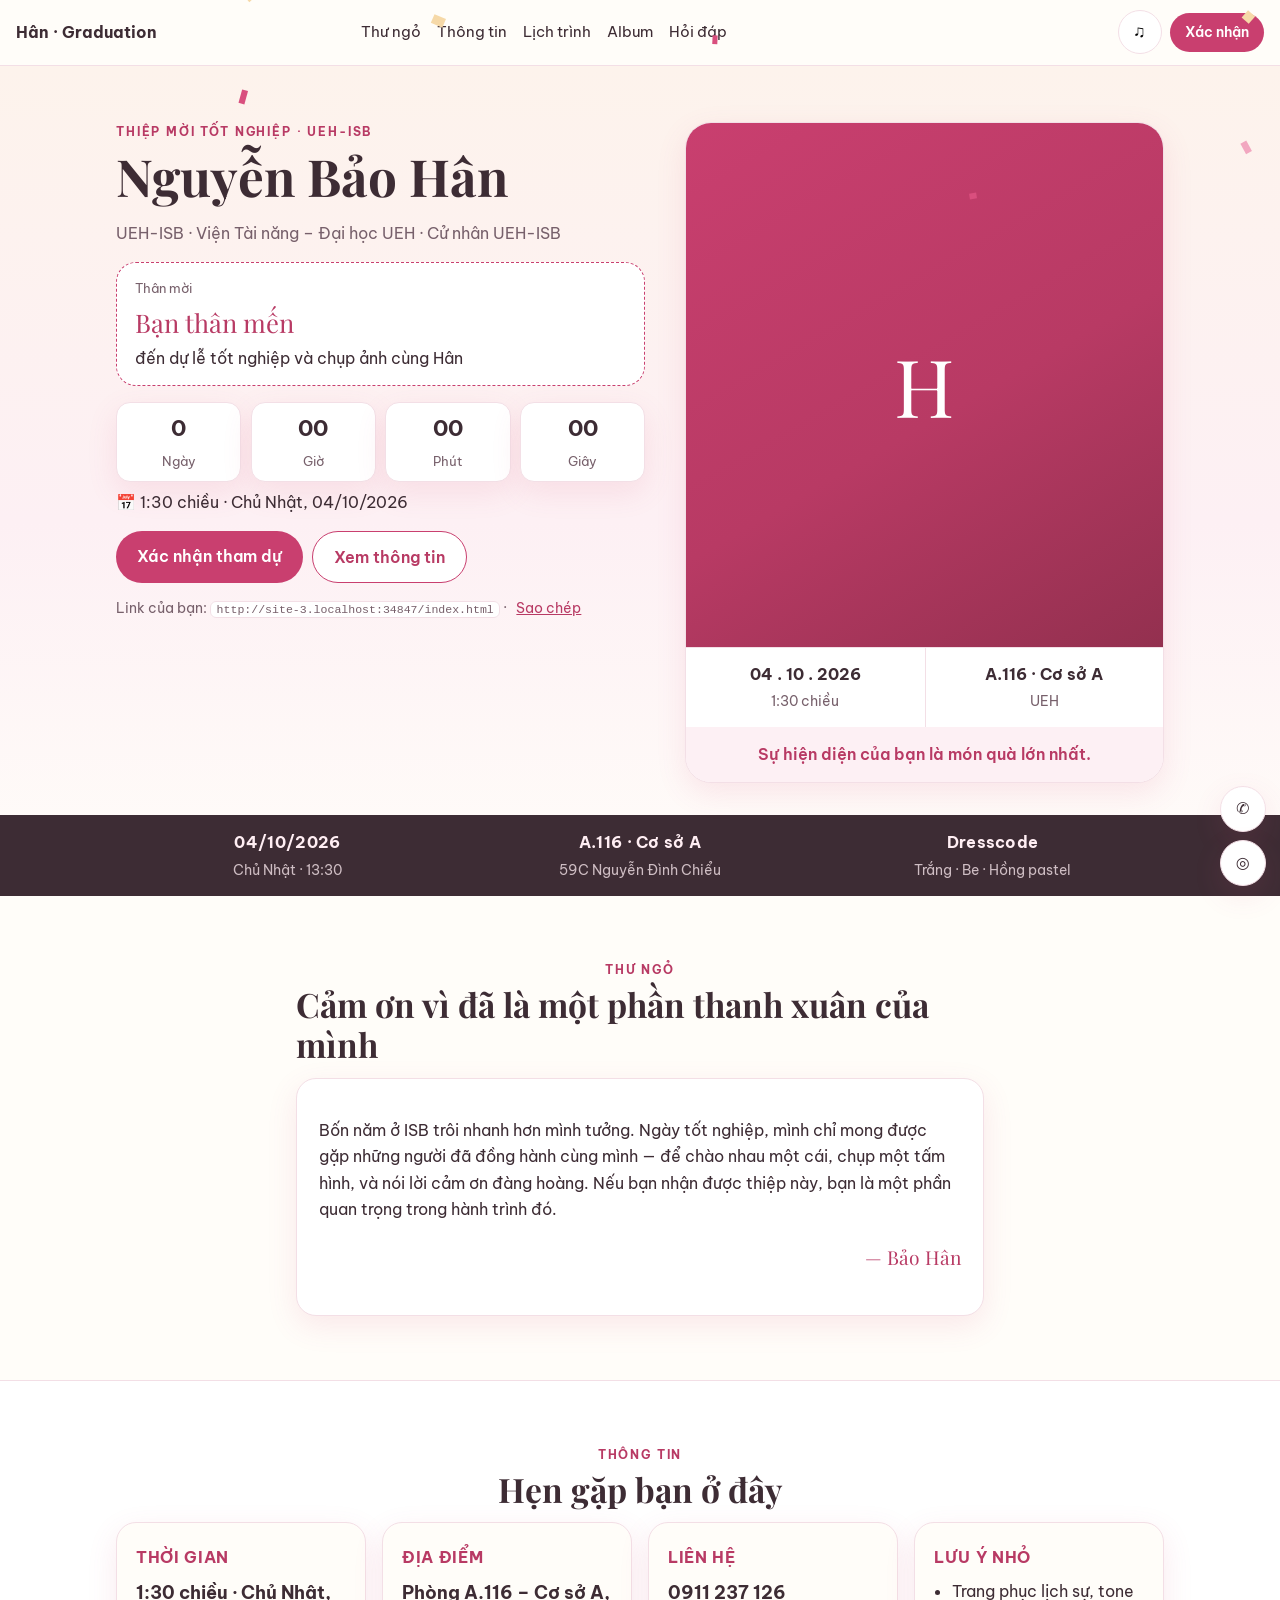
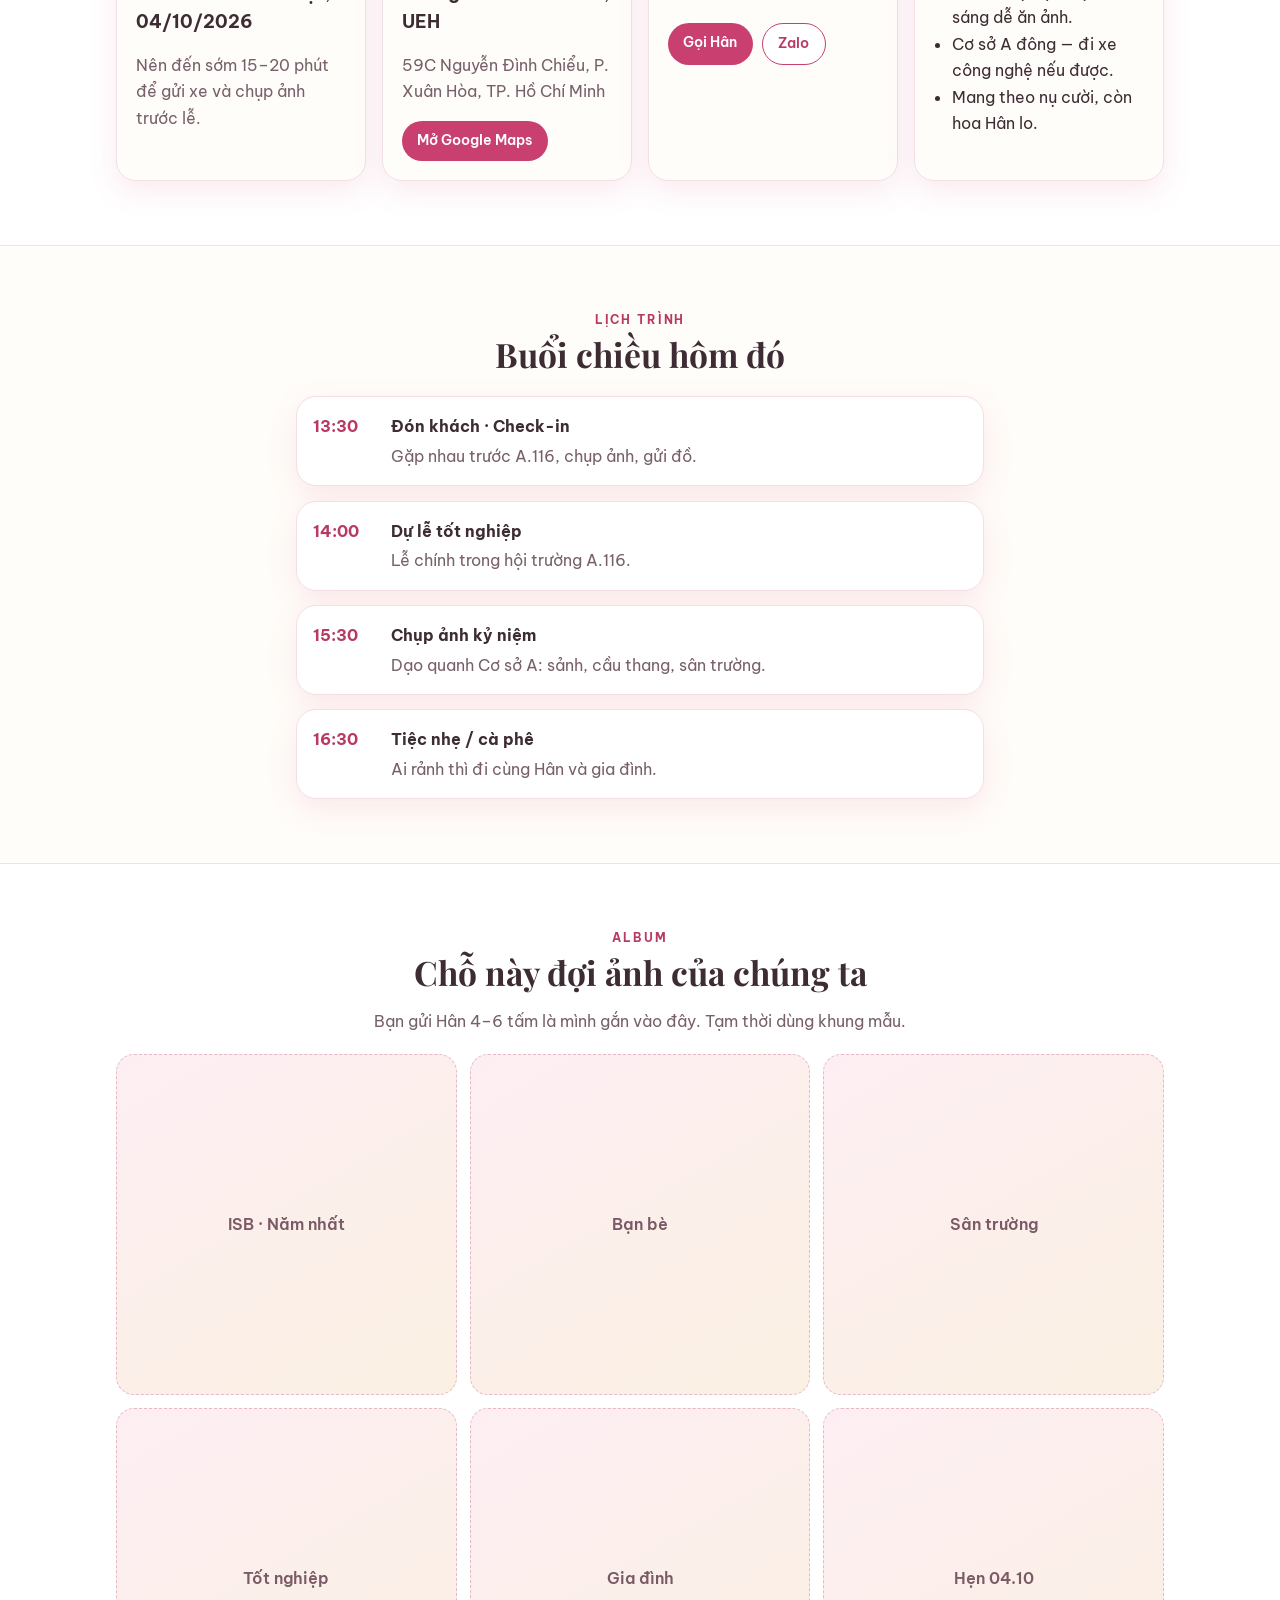
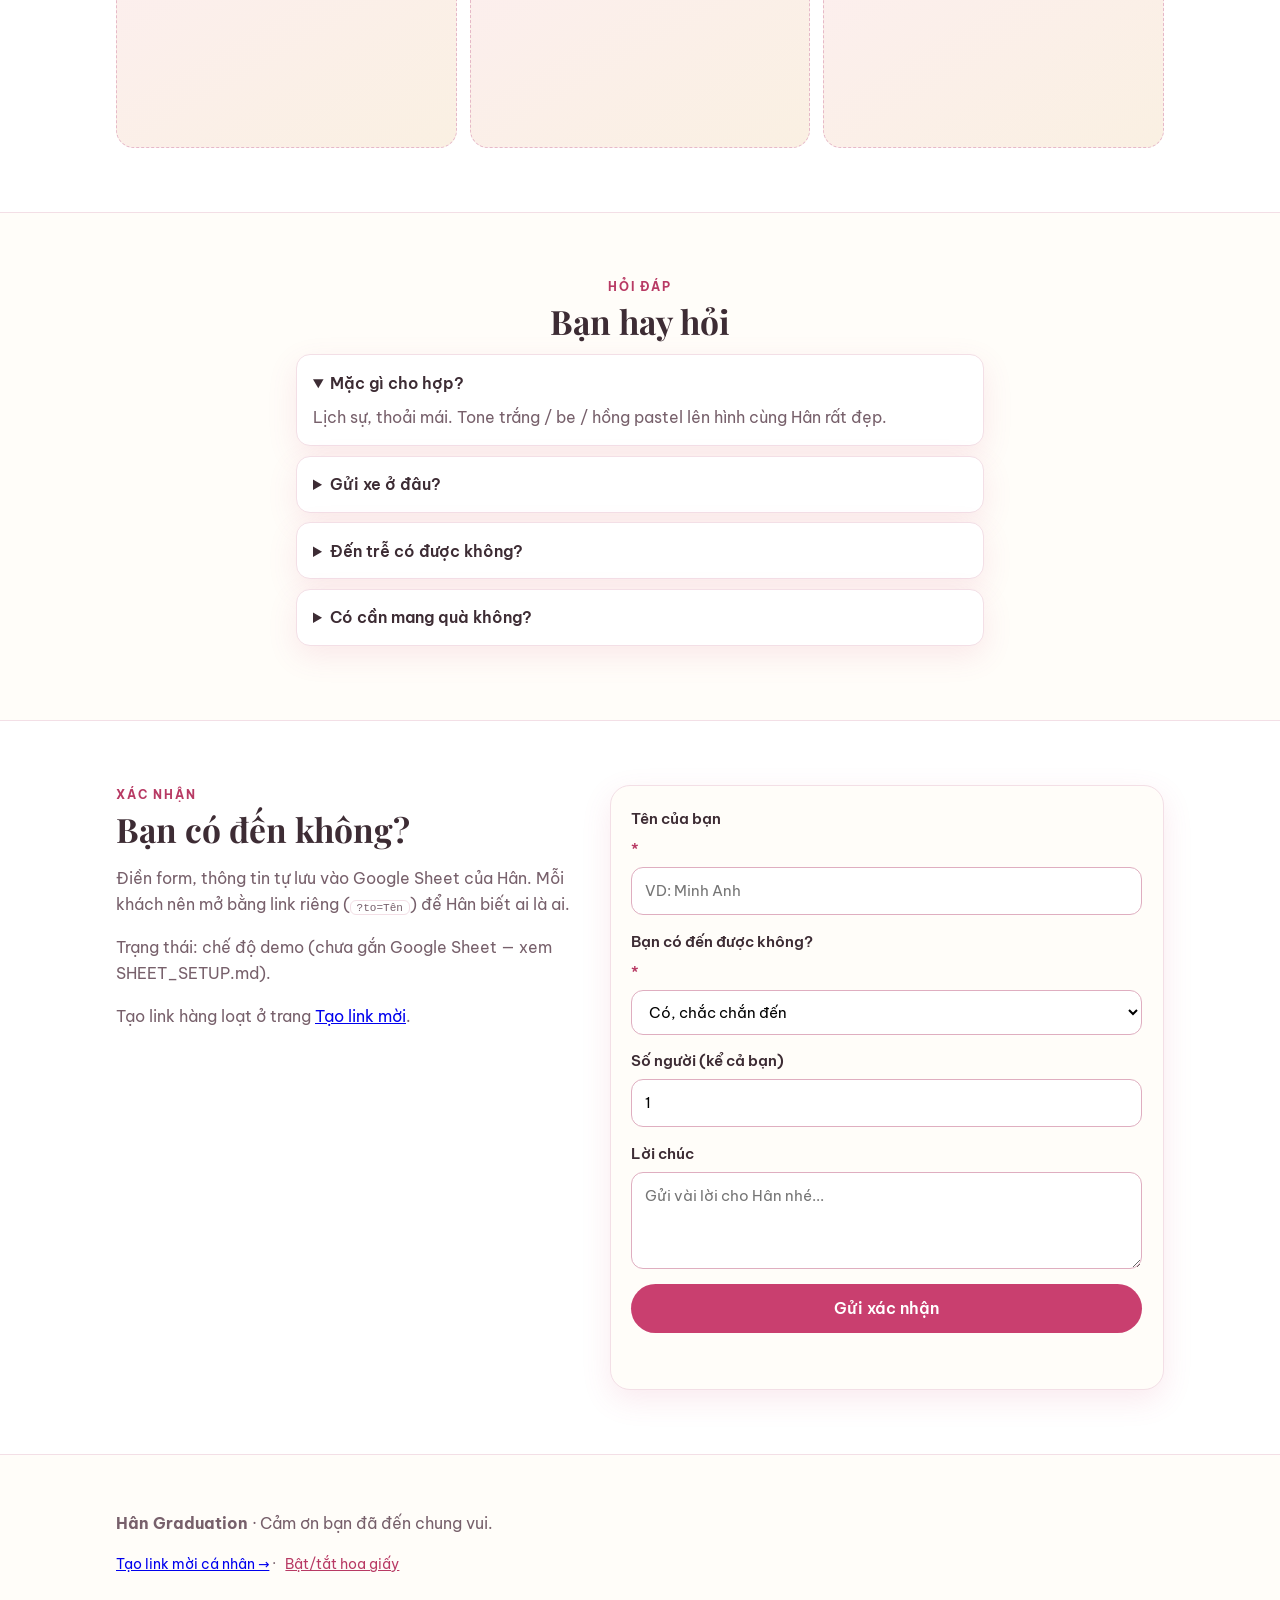
==== commit 82d7c39d: "audit+polish: fix contrast AA, focus-visible, touch targets, tokens" ====
--- a/index.html
+++ b/index.html
@@ -176,10 +176,10 @@
           <p class="muted">Tạo link hàng loạt ở trang <a href="admin.html">Tạo link mời</a>.</p>
         </div>
         <form id="rsvpForm" class="form">
-          <label>Tên của bạn
-            <input id="fName" required maxlength="80" placeholder="VD: Minh Anh" />
-          </label>
-          <label>Bạn có đến được không?
+          <label>Tên của bạn <span class="req" aria-hidden="true">*</span>
+            <input id="fName" required maxlength="80" autocomplete="name" placeholder="VD: Minh Anh" />
+          </label>
+          <label>Bạn có đến được không? <span class="req" aria-hidden="true">*</span>
             <select id="fAttend" required>
               <option value="YES">Có, chắc chắn đến</option>
               <option value="MAYBE">Đang cân nhắc</option>
--- a/styles.css
+++ b/styles.css
@@ -1,7 +1,8 @@
 :root{
-  --pink:#d94f7e; --pink-dark:#b83a64; --pink-soft:#fdf0f4;
+  --pink:#c93f6f; --pink-dark:#b83a64; --pink-soft:#fdf0f4;
   --be:#faf5ec; --bg:#fffdf9; --card:#ffffff;
-  --ink:#3d2c34; --muted:#8d7680; --line:#f3dfe6;
+  --ink:#3d2c34; --muted:#77606b; --line:#f3dfe6;
+  --input-border:#dfaec0; --ring:#f0a8c2; --ok:#177245; --err:#b3261e;
   --r:20px; --shadow:0 10px 30px rgba(217,79,126,.12);
 }
 *{box-sizing:border-box}
@@ -26,7 +27,8 @@
 .nav-links a{color:var(--ink);text-decoration:none;font-size:.92rem}
 .nav-links a:hover{color:var(--pink-dark)}
 .nav-cta{margin-left:auto;display:flex;align-items:center;gap:.5rem}
-.icon-btn{width:36px;height:36px;border-radius:50%;border:1px solid var(--line);background:#fff;cursor:pointer}
+.icon-btn{width:44px;height:44px;border-radius:50%;border:1px solid var(--line);background:#fff;cursor:pointer;font-size:1.05rem}
+a:focus-visible,button:focus-visible,summary:focus-visible{outline:3px solid var(--pink-dark);outline-offset:2px;border-radius:6px}
 
 /* Buttons */
 .btn{display:inline-block;text-decoration:none;border:0;cursor:pointer;font:inherit;font-weight:600;
@@ -42,8 +44,8 @@
 .invite-label{margin:0;font-size:.82rem;color:var(--muted)}
 .invite-name{margin:.1rem 0;font-family:"Playfair Display",serif;font-size:1.6rem;color:var(--pink-dark)}
 .invite-sub{margin:0}
-.countdown{display:flex;gap:.6rem;margin:1rem 0 .4rem}
-.countdown div{background:#fff;border:1px solid var(--line);border-radius:14px;min-width:70px;text-align:center;padding:.5rem;box-shadow:var(--shadow)}
+.countdown{display:flex;gap:.6rem;margin:1rem 0 .4rem;flex-wrap:wrap}
+.countdown div{background:#fff;border:1px solid var(--line);border-radius:14px;flex:1 1 64px;text-align:center;padding:.5rem;box-shadow:var(--shadow)}
 .countdown span{display:block;font-size:1.35rem;font-weight:700}
 .countdown small{color:var(--muted)}
 .event-date{margin:.2rem 0 0}
@@ -51,13 +53,13 @@
 .cta-row.left{justify-content:flex-start}
 .photo-card{background:#fff;border:1px solid var(--line);border-radius:26px;overflow:hidden;box-shadow:var(--shadow)}
 .photo-ph{aspect-ratio:4/4.4;display:grid;place-items:center;font-family:"Playfair Display",serif;
-  font-size:5rem;color:#fff;background:linear-gradient(150deg,#e58aa8,#d94f7e 55%,#a93a5e)}
+  font-size:5rem;color:#fff;background:linear-gradient(150deg,#c93f6f,#b83a64 55%,#93304f)}
 .photo-meta{display:grid;grid-template-columns:1fr 1fr;border-top:1px solid var(--line)}
 .photo-meta div{padding:.8rem;text-align:center}
 .photo-meta div+div{border-left:1px solid var(--line)}
 .photo-meta strong{display:block} .photo-meta span{color:var(--muted);font-size:.85rem}
 .photo-note{margin:0;padding:.9rem 1rem;color:var(--pink-dark);background:var(--pink-soft);font-weight:600;text-align:center}
-.strip{margin-top:2rem;background:#3d2c34;color:#ffeef3}
+.strip{margin-top:2rem;background:var(--ink);color:#ffeef3}
 .strip-grid{display:grid;gap:.6rem;padding:.9rem 1rem}
 .strip strong{display:block;letter-spacing:.02em} .strip span{opacity:.75;font-size:.88rem}
 
@@ -94,10 +96,11 @@
 .rsvp-grid{display:grid;gap:1.4rem}
 .form{background:var(--bg);border:1px solid var(--line);border-radius:var(--r);padding:1.3rem;display:grid;gap:.9rem;box-shadow:var(--shadow)}
 .form label{display:grid;gap:.35rem;font-weight:600;font-size:.93rem}
-.form input,.form select,.form textarea{font:inherit;font-weight:400;padding:.68rem .8rem;border-radius:12px;border:1.5px solid #ecc6d3;background:#fff}
-.form input:focus,.form select:focus,.form textarea:focus{outline:2px solid #ffc9da;border-color:var(--pink)}
+.form input,.form select,.form textarea{font:inherit;font-weight:400;padding:.68rem .8rem;border-radius:12px;border:1.5px solid var(--input-border);background:#fff}
+.form input:focus,.form select:focus,.form textarea:focus{outline:2px solid var(--ring);border-color:var(--pink)}
 .form-msg{min-height:1.4em;margin:0;font-size:.94rem}
-.form-msg.ok{color:#177245}.form-msg.err{color:#b3261e}
+.form-msg.ok{color:var(--ok)}.form-msg.err{color:var(--err)}
+.req{color:var(--pink-dark)}
 
 /* Footer / FAB / confetti */
 .footer{padding:2.4rem 0 5rem;color:var(--muted)}
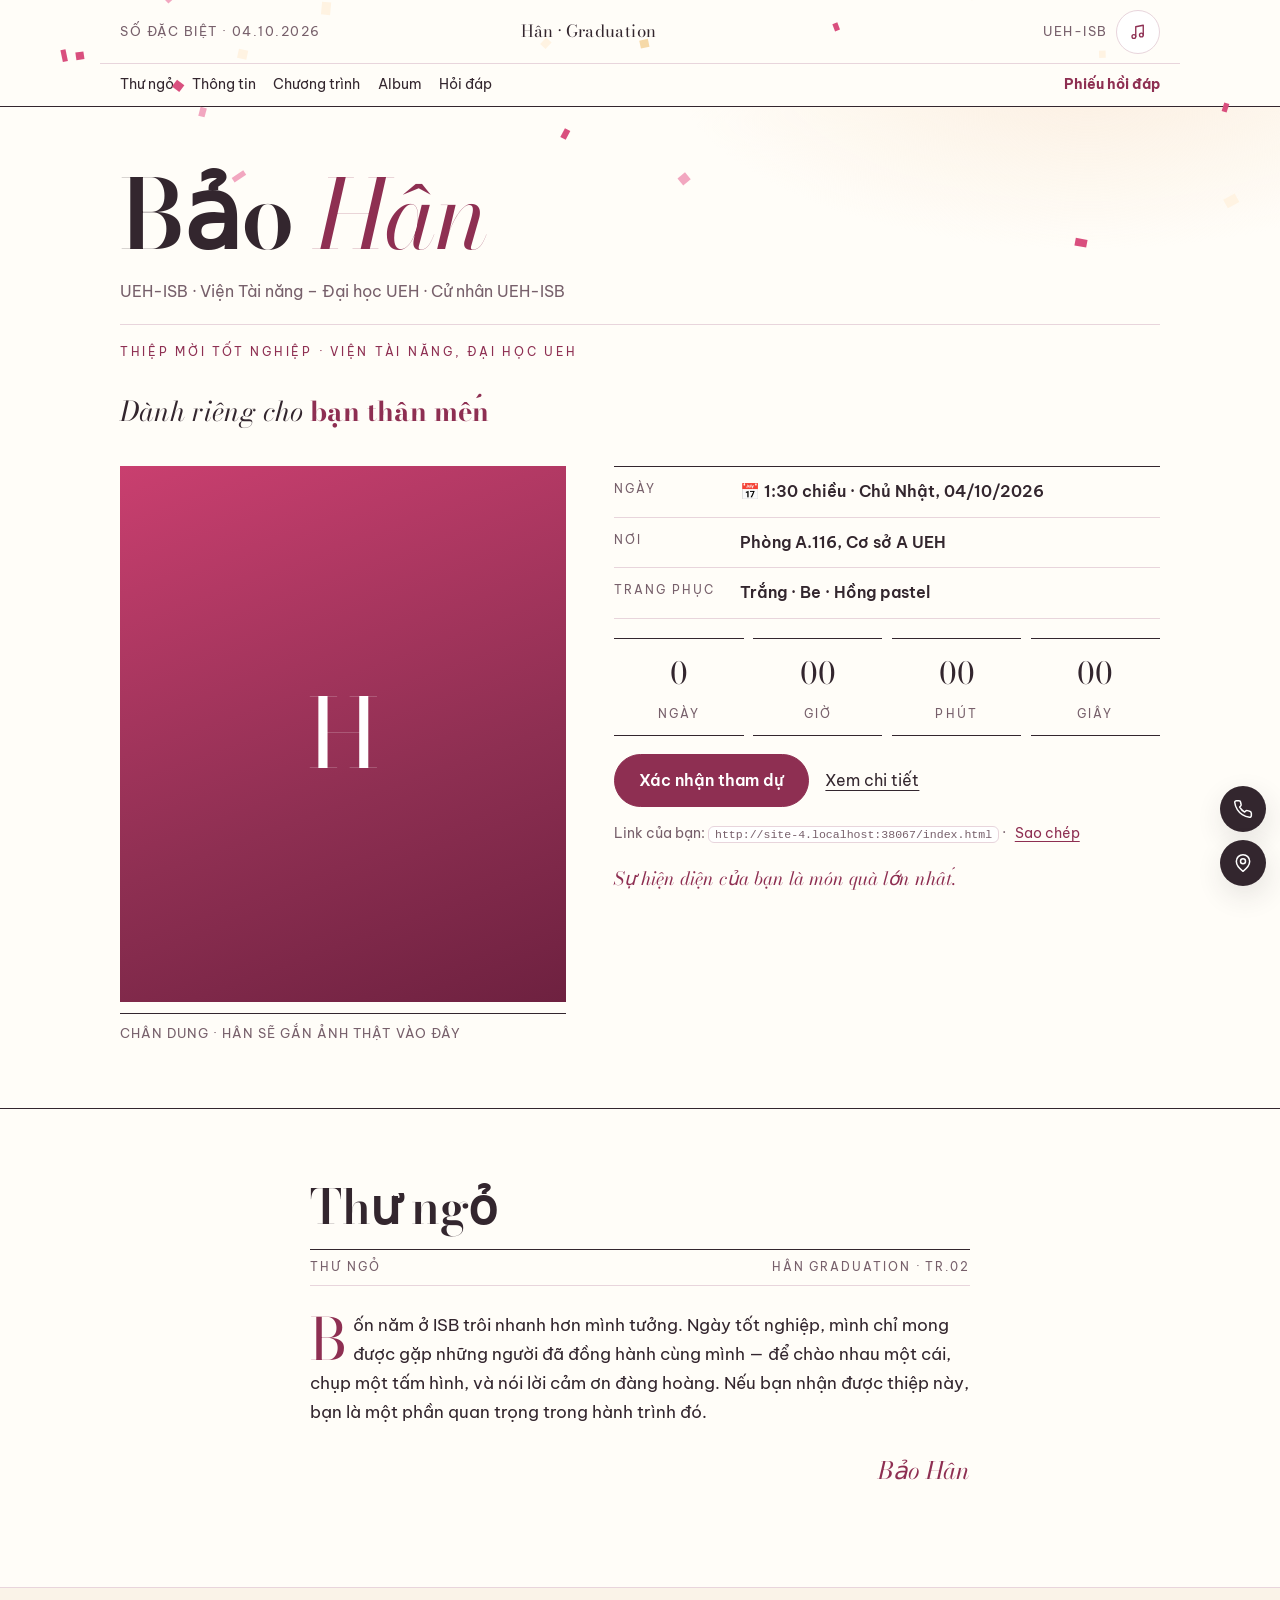
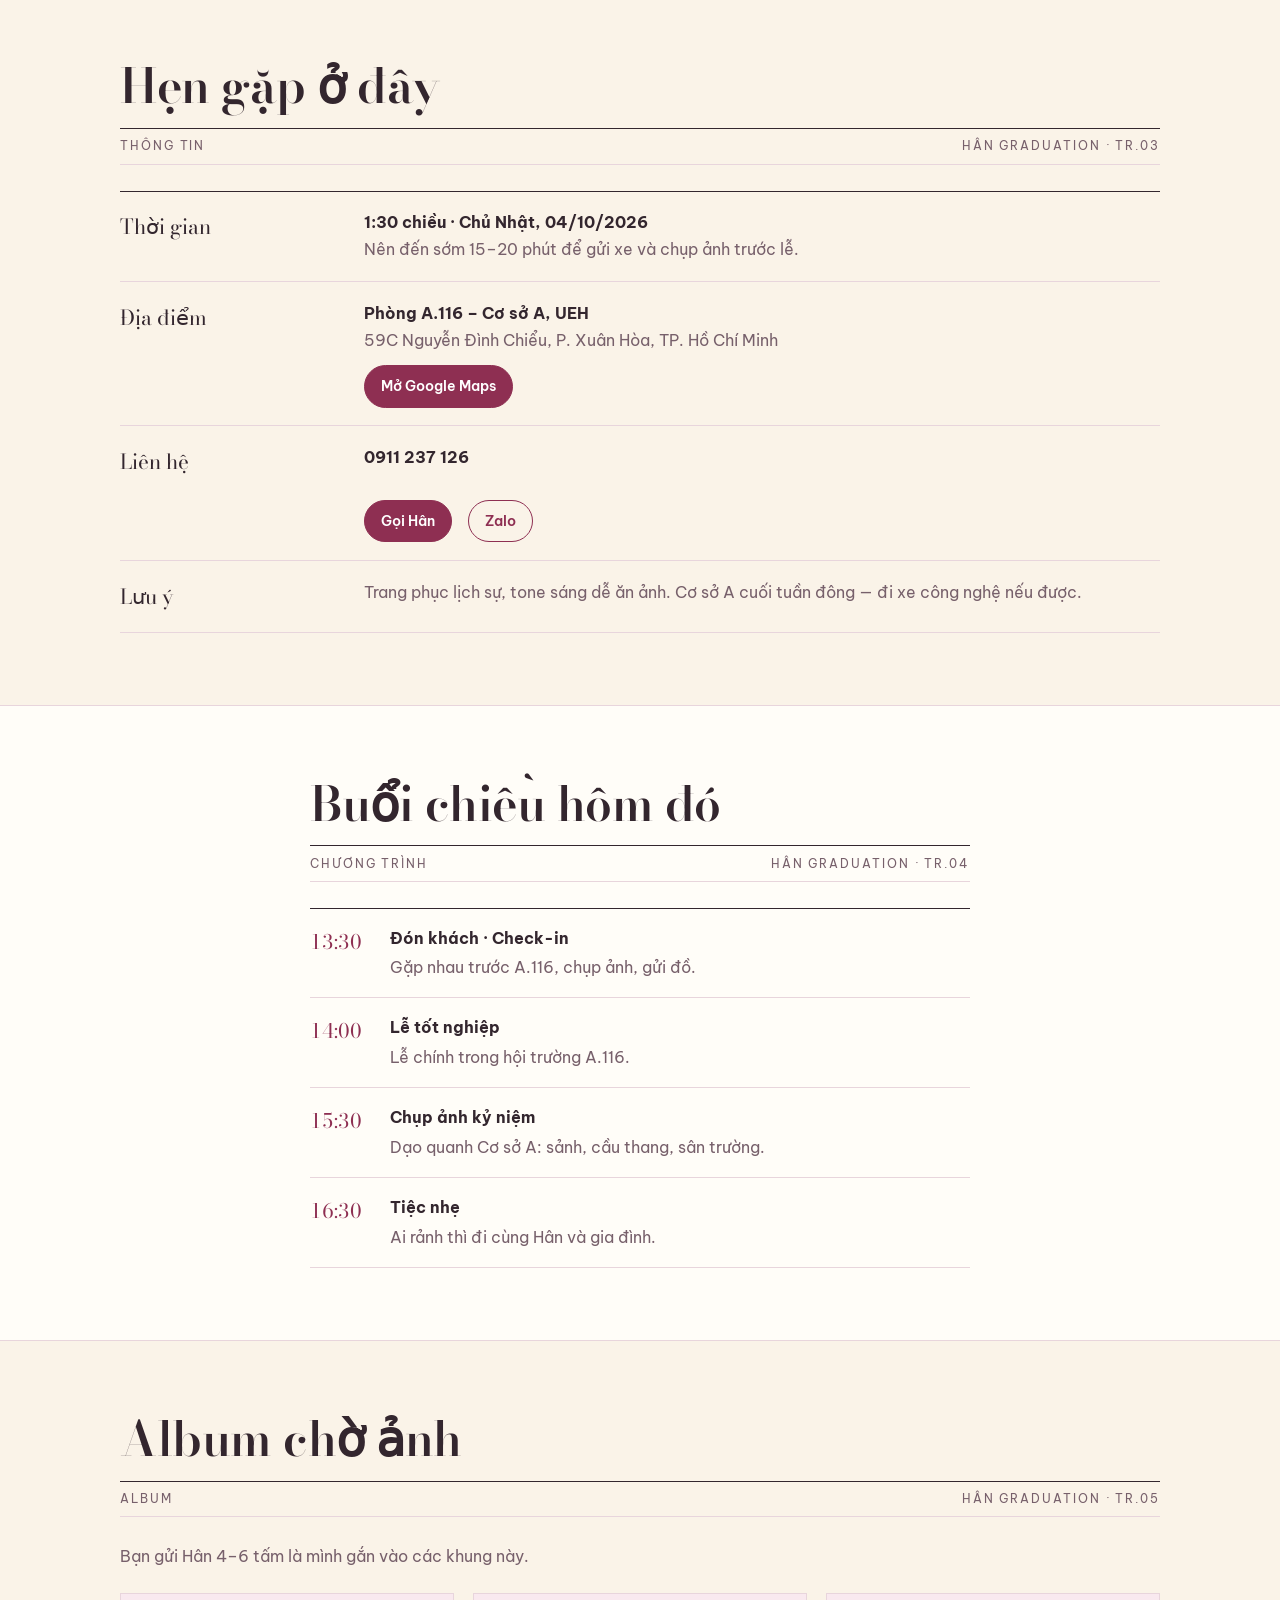
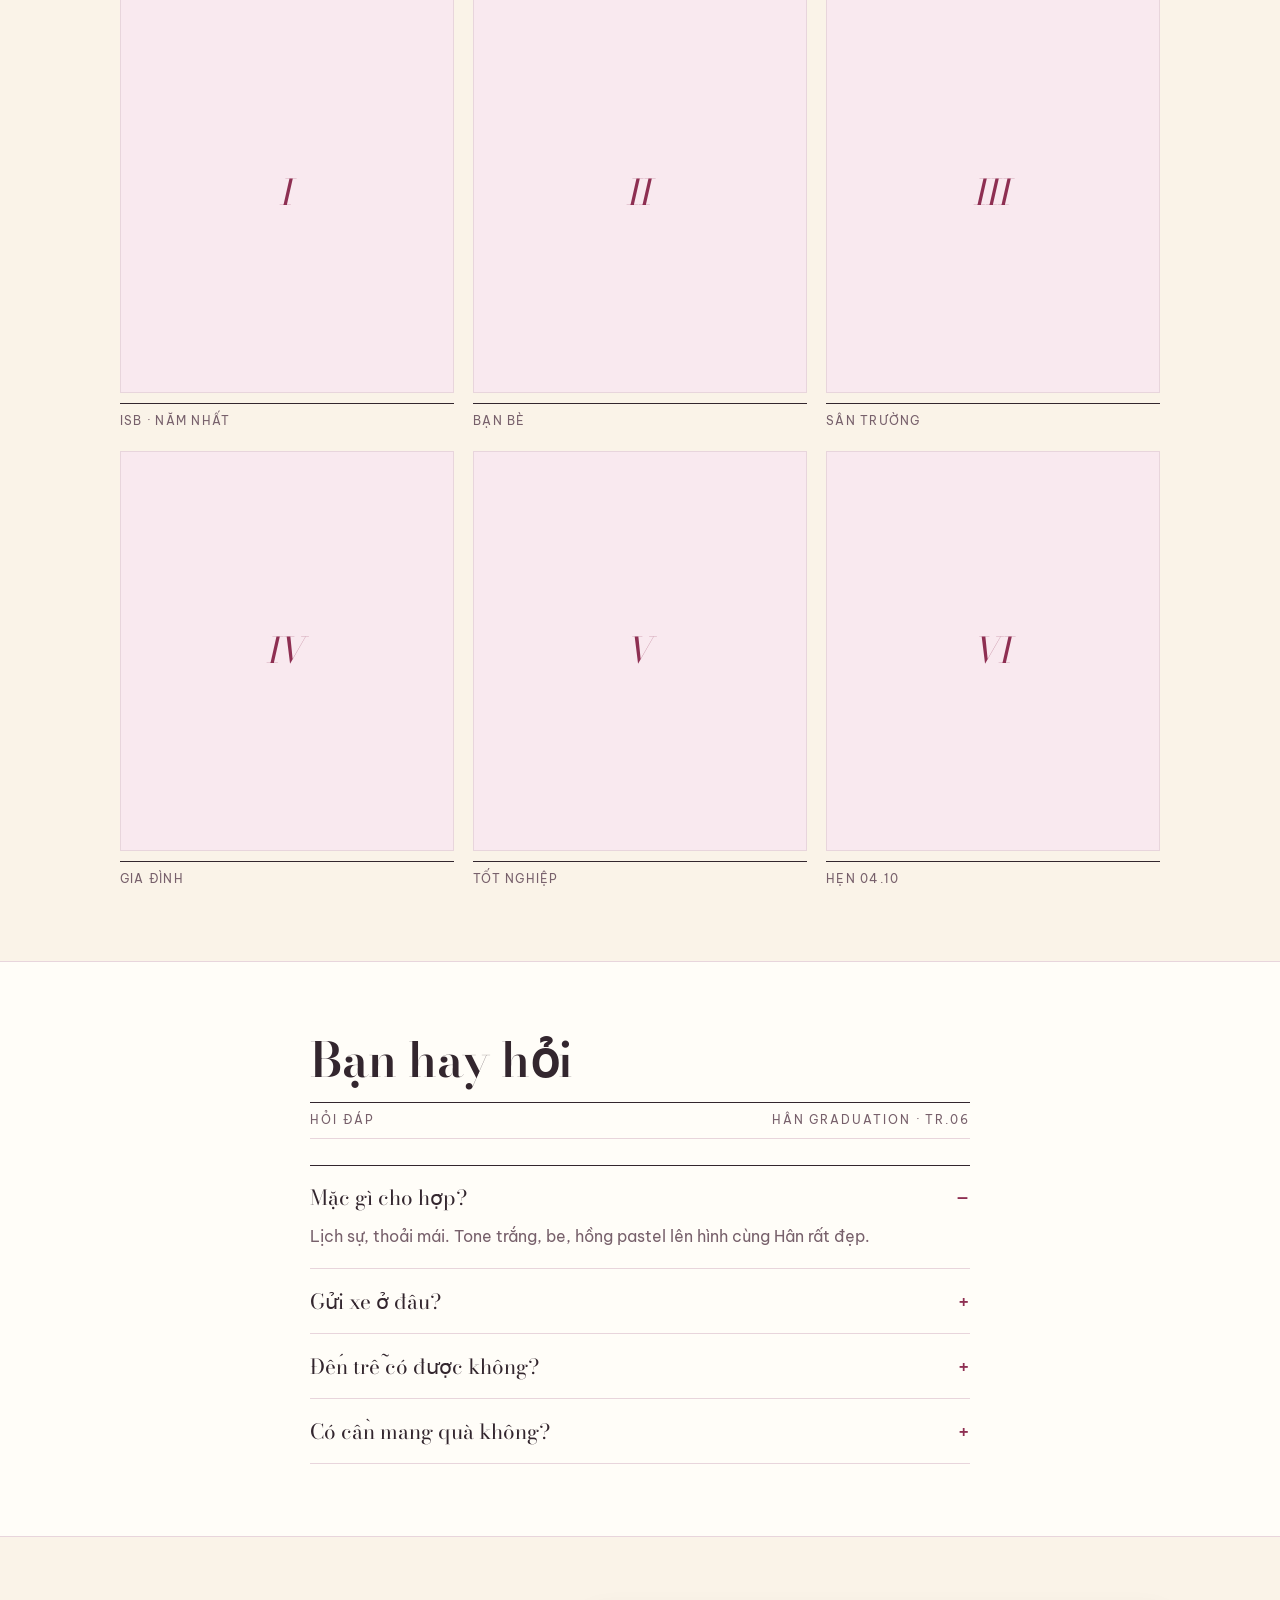
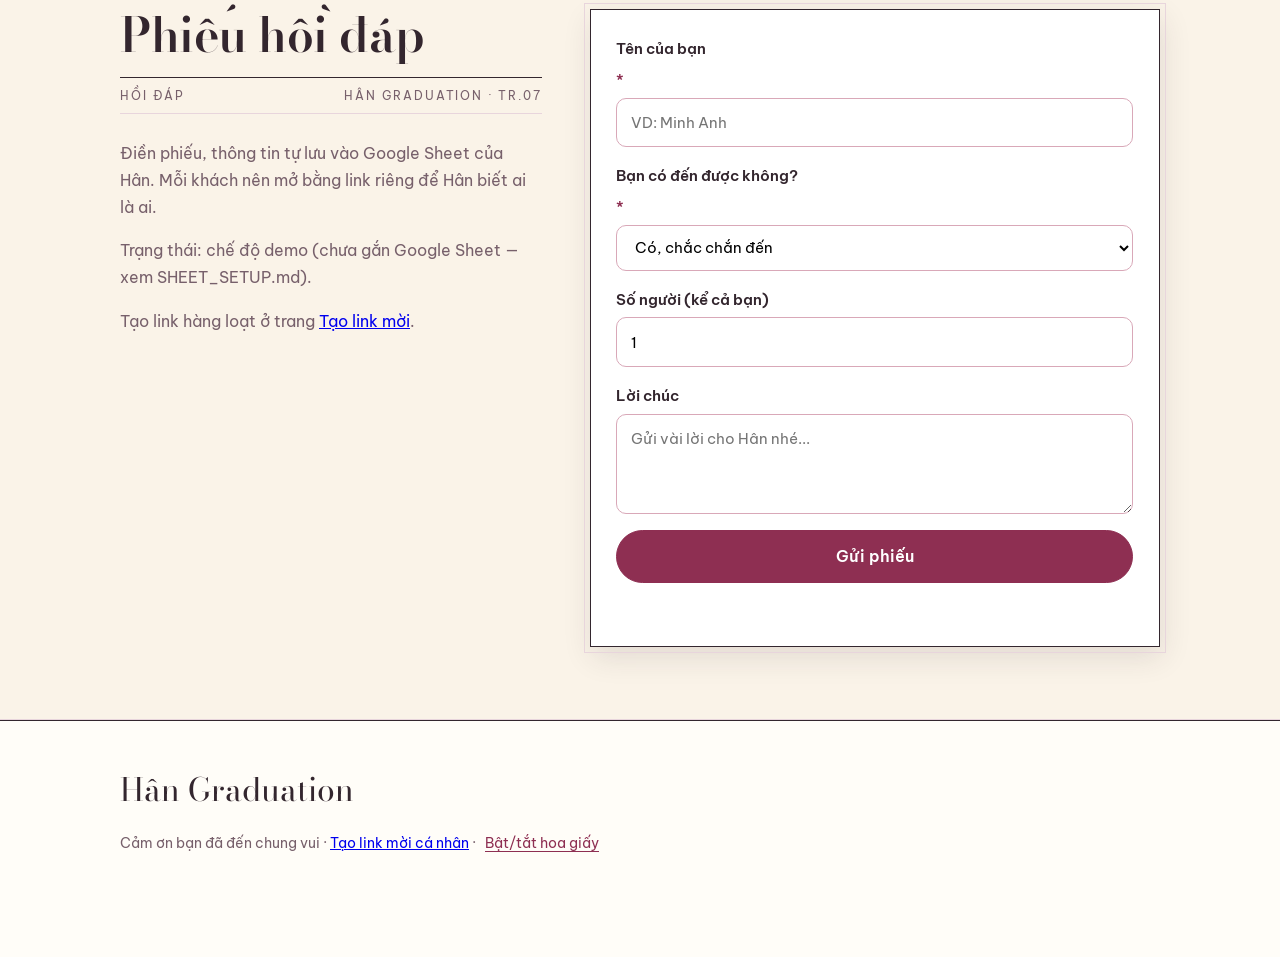
==== commit c3b3dc50: "vogue editorial redesign: didone cover, intro fade, ledger/agenda/reply-card" ====
--- a/index.html
+++ b/index.html
@@ -3,179 +3,171 @@
 <head>
   <meta charset="UTF-8" />
   <meta name="viewport" content="width=device-width, initial-scale=1.0" />
-  <title>Thiệp Mời Tốt Nghiệp · Nguyễn Bảo Hân</title>
-  <meta name="description" content="Thiệp mời tốt nghiệp của Nguyễn Bảo Hân – UEH-ISB, 04/10/2026, Phòng A.116 Cơ sở A UEH." />
+  <title>Bảo Hân — Thiệp Mời Tốt Nghiệp · UEH-ISB</title>
+  <meta name="description" content="Số đặc biệt: thiệp mời tốt nghiệp của Nguyễn Bảo Hân – UEH-ISB, 04/10/2026, Phòng A.116 Cơ sở A UEH." />
   <link rel="stylesheet" href="styles.css" />
   <link rel="preconnect" href="https://fonts.googleapis.com">
   <link rel="preconnect" href="https://fonts.gstatic.com" crossorigin>
-  <link href="https://fonts.googleapis.com/css2?family=Be+Vietnam+Pro:wght@400;500;600;700&family=Playfair+Display:wght@600;700&display=swap" rel="stylesheet">
+  <link href="https://fonts.googleapis.com/css2?family=Be+Vietnam+Pro:wght@400;500;600;700&family=Bodoni+Moda:ital,opsz,wght@0,6..96,400..800;1,6..96,400..800&display=swap" rel="stylesheet">
 </head>
 <body>
   <canvas id="confetti" aria-hidden="true"></canvas>
   <audio id="bgm" loop preload="none" src="music.mp3"></audio>
 
-  <header class="nav">
-    <a class="brand" href="#top">Hân · Graduation</a>
-    <nav class="nav-links">
+  <header class="masthead">
+    <div class="container mast-row">
+      <span>Số đặc biệt · 04.10.2026</span>
+      <a class="mast-brand" href="#top">Hân · Graduation</a>
+      <span class="mast-right">UEH-ISB
+        <button class="icon-btn" id="musicBtn" type="button" aria-label="Bật nhạc nền" aria-pressed="false">
+          <svg viewBox="0 0 24 24" width="18" height="18" fill="none" stroke="currentColor" stroke-width="1.8" stroke-linecap="round" stroke-linejoin="round" aria-hidden="true"><path d="M9 18V5l10-2v13"/><circle cx="6.5" cy="18" r="2.5"/><circle cx="16.5" cy="16" r="2.5"/></svg>
+        </button>
+      </span>
+    </div>
+    <nav class="container mast-nav" aria-label="Mục lục">
       <a href="#thu-ngo">Thư ngỏ</a>
       <a href="#thong-tin">Thông tin</a>
-      <a href="#lich-trinh">Lịch trình</a>
+      <a href="#lich-trinh">Chương trình</a>
       <a href="#album">Album</a>
       <a href="#faq">Hỏi đáp</a>
+      <a href="#rsvp" class="mast-cta">Phiếu hồi đáp</a>
     </nav>
-    <div class="nav-cta">
-      <button class="icon-btn" id="musicBtn" type="button" title="Bật/tắt nhạc">♫</button>
-      <a href="#rsvp" class="btn primary small">Xác nhận</a>
-    </div>
   </header>
 
   <main id="top">
-    <!-- 1. HERO -->
-    <section class="hero">
-      <div class="container hero-grid">
-        <div>
-          <p class="eyebrow">Thiệp mời tốt nghiệp · UEH-ISB</p>
-          <h1>Nguyễn Bảo Hân</h1>
-          <p class="school" id="schoolLine"></p>
-          <div class="invite-box">
-            <p class="invite-label">Thân mời</p>
-            <p class="invite-name" id="guestName">Bạn thân mến</p>
-            <p class="invite-sub">đến dự lễ tốt nghiệp và chụp ảnh cùng Hân</p>
-          </div>
-          <div class="countdown" aria-label="Đếm ngược tới buổi lễ">
-            <div><span id="cdD">--</span><small>Ngày</small></div>
-            <div><span id="cdH">--</span><small>Giờ</small></div>
-            <div><span id="cdM">--</span><small>Phút</small></div>
-            <div><span id="cdS">--</span><small>Giây</small></div>
-          </div>
-          <p class="event-date" id="eventDateText"></p>
-          <div class="cta-row">
-            <a href="#rsvp" class="btn primary">Xác nhận tham dự</a>
-            <a href="#thong-tin" class="btn ghost">Xem thông tin</a>
-          </div>
-          <p class="micro">Link của bạn: <code id="myLink"></code> · <button class="linklike" id="copyLink" type="button">Sao chép</button></p>
-        </div>
-        <aside class="photo-card" aria-label="Thiệp chính">
-          <div class="photo-ph">H</div>
-          <div class="photo-meta">
-            <div><strong>04 . 10 . 2026</strong><span>1:30 chiều</span></div>
-            <div><strong>A.116 · Cơ sở A</strong><span>UEH</span></div>
-          </div>
-          <p class="photo-note" id="heroNote"></p>
-        </aside>
-      </div>
-      <div class="strip">
-        <div class="container strip-grid">
-          <div><strong>04/10/2026</strong><span>Chủ Nhật · 13:30</span></div>
-          <div><strong>A.116 · Cơ sở A</strong><span>59C Nguyễn Đình Chiểu</span></div>
-          <div><strong>Dresscode</strong><span>Trắng · Be · Hồng pastel</span></div>
-        </div>
-      </div>
-    </section>
-
-    <!-- 2. THƯ NGỎ -->
+    <!-- COVER -->
+    <section class="cover">
+      <div class="container">
+        <h1 class="rise" style="--d:.15s">Bảo <em>Hân</em></h1>
+        <p class="cover-sub rise" style="--d:.25s" id="schoolLine"></p>
+        <p class="cover-line rise" style="--d:.3s">Thiệp mời tốt nghiệp · Viện Tài năng, Đại học UEH</p>
+        <p class="dedication rise" style="--d:.35s">Dành riêng cho <strong id="guestName">bạn thân mến</strong></p>
+
+        <div class="cover-grid rise" style="--d:.45s">
+          <figure class="portrait">
+            <div class="portrait-ph" aria-hidden="true">H</div>
+            <figcaption>Chân dung · Hân sẽ gắn ảnh thật vào đây</figcaption>
+          </figure>
+          <div class="cover-side">
+            <dl class="facts">
+              <div><dt>Ngày</dt><dd id="eventDateText"></dd></div>
+              <div><dt>Nơi</dt><dd>Phòng A.116, Cơ sở A UEH</dd></div>
+              <div><dt>Trang phục</dt><dd>Trắng · Be · Hồng pastel</dd></div>
+            </dl>
+            <div class="countdown" aria-label="Đếm ngược tới buổi lễ">
+              <div><span id="cdD">--</span><small>Ngày</small></div>
+              <div><span id="cdH">--</span><small>Giờ</small></div>
+              <div><span id="cdM">--</span><small>Phút</small></div>
+              <div><span id="cdS">--</span><small>Giây</small></div>
+            </div>
+            <div class="cta-row">
+              <a href="#rsvp" class="btn primary">Xác nhận tham dự</a>
+              <a href="#thong-tin" class="textlink">Xem chi tiết</a>
+            </div>
+            <p class="micro">Link của bạn: <code id="myLink"></code> · <button class="linklike" id="copyLink" type="button">Sao chép</button></p>
+            <p class="cover-note" id="heroNote"></p>
+          </div>
+        </div>
+      </div>
+    </section>
+
+    <!-- THƯ NGỎ -->
     <section id="thu-ngo" class="section">
       <div class="container narrow">
-        <p class="eyebrow center">Thư ngỏ</p>
-        <h2>Cảm ơn vì đã là một phần thanh xuân của mình</h2>
+        <h2>Thư ngỏ</h2>
+        <p class="folio"><span>Thư ngỏ</span><span>Hân Graduation · Tr.02</span></p>
         <div class="letter">
-          <p id="letterText"></p>
-          <p class="sign">— Bảo Hân</p>
-        </div>
-      </div>
-    </section>
-
-    <!-- 3. THÔNG TIN -->
-    <section id="thong-tin" class="section alt">
-      <div class="container">
-        <p class="eyebrow center">Thông tin</p>
-        <h2 class="center">Hẹn gặp bạn ở đây</h2>
-        <div class="cards4">
-          <div class="card">
-            <h3>Thời gian</h3>
-            <p class="big" id="timeText"></p>
-            <p class="muted">Nên đến sớm 15–20 phút để gửi xe và chụp ảnh trước lễ.</p>
-          </div>
-          <div class="card">
-            <h3>Địa điểm</h3>
-            <p class="big" id="roomText"></p>
-            <p class="muted" id="addressText"></p>
-            <a id="mapsBtn" class="btn small" target="_blank" rel="noopener" href="#">Mở Google Maps</a>
-          </div>
-          <div class="card">
-            <h3>Liên hệ</h3>
-            <p class="big" id="phoneText"></p>
-            <div class="cta-row left">
-              <a id="callBtn" class="btn small" href="#">Gọi Hân</a>
-              <a id="zaloBtn" class="btn small ghost" target="_blank" rel="noopener" href="#">Zalo</a>
-            </div>
-          </div>
-          <div class="card">
-            <h3>Lưu ý nhỏ</h3>
-            <ul class="tips">
-              <li>Trang phục lịch sự, tone sáng dễ ăn ảnh.</li>
-              <li>Cơ sở A đông — đi xe công nghệ nếu được.</li>
-              <li>Mang theo nụ cười, còn hoa Hân lo.</li>
-            </ul>
-          </div>
-        </div>
-      </div>
-    </section>
-
-    <!-- 4. LỊCH TRÌNH -->
+          <p class="dropcap" id="letterText"></p>
+          <p class="sign">Bảo Hân</p>
+        </div>
+      </div>
+    </section>
+
+    <!-- THÔNG TIN -->
+    <section id="thong-tin" class="section shade">
+      <div class="container">
+        <h2>Hẹn gặp ở đây</h2>
+        <p class="folio"><span>Thông tin</span><span>Hân Graduation · Tr.03</span></p>
+        <dl class="ledger">
+          <div>
+            <dt>Thời gian</dt>
+            <dd><strong id="timeText"></strong><br><span class="muted">Nên đến sớm 15–20 phút để gửi xe và chụp ảnh trước lễ.</span></dd>
+          </div>
+          <div>
+            <dt>Địa điểm</dt>
+            <dd><strong id="roomText"></strong><br><span class="muted" id="addressText"></span><br><a id="mapsBtn" class="btn small" target="_blank" rel="noopener" href="#">Mở Google Maps</a></dd>
+          </div>
+          <div>
+            <dt>Liên hệ</dt>
+            <dd><strong id="phoneText"></strong><br>
+              <span class="cta-row left">
+                <a id="callBtn" class="btn small" href="#">Gọi Hân</a>
+                <a id="zaloBtn" class="btn small ghost" target="_blank" rel="noopener" href="#">Zalo</a>
+              </span>
+            </dd>
+          </div>
+          <div>
+            <dt>Lưu ý</dt>
+            <dd class="muted">Trang phục lịch sự, tone sáng dễ ăn ảnh. Cơ sở A cuối tuần đông — đi xe công nghệ nếu được.</dd>
+          </div>
+        </dl>
+      </div>
+    </section>
+
+    <!-- CHƯƠNG TRÌNH -->
     <section id="lich-trinh" class="section">
       <div class="container narrow">
-        <p class="eyebrow center">Lịch trình</p>
-        <h2 class="center">Buổi chiều hôm đó</h2>
-        <ol class="timeline">
+        <h2>Buổi chiều hôm đó</h2>
+        <p class="folio"><span>Chương trình</span><span>Hân Graduation · Tr.04</span></p>
+        <ol class="agenda">
           <li><time>13:30</time><div><strong>Đón khách · Check-in</strong><p>Gặp nhau trước A.116, chụp ảnh, gửi đồ.</p></div></li>
-          <li><time>14:00</time><div><strong>Dự lễ tốt nghiệp</strong><p>Lễ chính trong hội trường A.116.</p></div></li>
+          <li><time>14:00</time><div><strong>Lễ tốt nghiệp</strong><p>Lễ chính trong hội trường A.116.</p></div></li>
           <li><time>15:30</time><div><strong>Chụp ảnh kỷ niệm</strong><p>Dạo quanh Cơ sở A: sảnh, cầu thang, sân trường.</p></div></li>
-          <li><time>16:30</time><div><strong>Tiệc nhẹ / cà phê</strong><p>Ai rảnh thì đi cùng Hân và gia đình.</p></div></li>
+          <li><time>16:30</time><div><strong>Tiệc nhẹ</strong><p>Ai rảnh thì đi cùng Hân và gia đình.</p></div></li>
         </ol>
       </div>
     </section>
 
-    <!-- 5. ALBUM -->
-    <section id="album" class="section alt">
-      <div class="container">
-        <p class="eyebrow center">Album</p>
-        <h2 class="center">Chỗ này đợi ảnh của chúng ta</h2>
-        <p class="muted center">Bạn gửi Hân 4–6 tấm là mình gắn vào đây. Tạm thời dùng khung mẫu.</p>
-        <div class="album">
-          <div class="ph">ISB · Năm nhất</div>
-          <div class="ph">Bạn bè</div>
-          <div class="ph">Sân trường</div>
-          <div class="ph">Tốt nghiệp</div>
-          <div class="ph">Gia đình</div>
-          <div class="ph">Hẹn 04.10</div>
-        </div>
-      </div>
-    </section>
-
-    <!-- 6. FAQ -->
+    <!-- ALBUM -->
+    <section id="album" class="section shade">
+      <div class="container">
+        <h2>Album chờ ảnh</h2>
+        <p class="folio"><span>Album</span><span>Hân Graduation · Tr.05</span></p>
+        <p class="muted">Bạn gửi Hân 4–6 tấm là mình gắn vào các khung này.</p>
+        <div class="frames">
+          <figure><div class="frame" aria-hidden="true">I</div><figcaption>ISB · Năm nhất</figcaption></figure>
+          <figure><div class="frame" aria-hidden="true">II</div><figcaption>Bạn bè</figcaption></figure>
+          <figure><div class="frame" aria-hidden="true">III</div><figcaption>Sân trường</figcaption></figure>
+          <figure><div class="frame" aria-hidden="true">IV</div><figcaption>Gia đình</figcaption></figure>
+          <figure><div class="frame" aria-hidden="true">V</div><figcaption>Tốt nghiệp</figcaption></figure>
+          <figure><div class="frame" aria-hidden="true">VI</div><figcaption>Hẹn 04.10</figcaption></figure>
+        </div>
+      </div>
+    </section>
+
+    <!-- HỎI ĐÁP -->
     <section id="faq" class="section">
       <div class="container narrow">
-        <p class="eyebrow center">Hỏi đáp</p>
-        <h2 class="center">Bạn hay hỏi</h2>
-        <details open><summary>Mặc gì cho hợp?</summary><p>Lịch sự, thoải mái. Tone trắng / be / hồng pastel lên hình cùng Hân rất đẹp.</p></details>
+        <h2>Bạn hay hỏi</h2>
+        <p class="folio"><span>Hỏi đáp</span><span>Hân Graduation · Tr.06</span></p>
+        <details open><summary>Mặc gì cho hợp?</summary><p>Lịch sự, thoải mái. Tone trắng, be, hồng pastel lên hình cùng Hân rất đẹp.</p></details>
         <details><summary>Gửi xe ở đâu?</summary><p>Bãi xe Cơ sở A, 59C Nguyễn Đình Chiểu. Cuối tuần đông nên bạn đi sớm 15 phút hoặc đi xe công nghệ.</p></details>
         <details><summary>Đến trễ có được không?</summary><p>Được, cứ nhắn Hân qua Zalo. Sau lễ 15:30 vẫn còn chụp ảnh rất nhiều.</p></details>
-        <details><summary>Có cần mang quà không?</summary><p>Không cần. Bạn đến là Hân vui rồi. Nếu muốn, một tấm hình chung là đủ.</p></details>
-      </div>
-    </section>
-
-    <!-- 7. RSVP -->
-    <section id="rsvp" class="section alt">
-      <div class="container rsvp-grid">
+        <details><summary>Có cần mang quà không?</summary><p>Không cần. Bạn đến là Hân vui rồi. Một tấm hình chung là đủ.</p></details>
+      </div>
+    </section>
+
+    <!-- PHIẾU HỒI ĐÁP -->
+    <section id="rsvp" class="section shade">
+      <div class="container reply-grid">
         <div>
-          <p class="eyebrow">Xác nhận</p>
-          <h2>Bạn có đến không?</h2>
-          <p class="muted">Điền form, thông tin tự lưu vào Google Sheet của Hân. Mỗi khách nên mở bằng link riêng (<code>?to=Tên</code>) để Hân biết ai là ai.</p>
+          <h2>Phiếu hồi đáp</h2>
+          <p class="folio"><span>Hồi đáp</span><span>Hân Graduation · Tr.07</span></p>
+          <p class="muted">Điền phiếu, thông tin tự lưu vào Google Sheet của Hân. Mỗi khách nên mở bằng link riêng để Hân biết ai là ai.</p>
           <p class="muted" id="sheetHint"></p>
           <p class="muted">Tạo link hàng loạt ở trang <a href="admin.html">Tạo link mời</a>.</p>
         </div>
-        <form id="rsvpForm" class="form">
+        <form id="rsvpForm" class="reply" aria-label="Phiếu hồi đáp">
           <label>Tên của bạn <span class="req" aria-hidden="true">*</span>
             <input id="fName" required maxlength="80" autocomplete="name" placeholder="VD: Minh Anh" />
           </label>
@@ -192,23 +184,27 @@
           <label>Lời chúc
             <textarea id="fWish" rows="3" maxlength="500" placeholder="Gửi vài lời cho Hân nhé..."></textarea>
           </label>
-          <button class="btn primary" type="submit" id="submitBtn">Gửi xác nhận</button>
+          <button class="btn primary" type="submit" id="submitBtn">Gửi phiếu</button>
           <p class="form-msg" id="formMsg" role="status"></p>
         </form>
       </div>
     </section>
 
-    <footer class="footer">
-      <div class="container">
-        <p><strong>Hân Graduation</strong> · Cảm ơn bạn đã đến chung vui.</p>
-        <p class="micro"><a href="admin.html">Tạo link mời cá nhân →</a> · <button class="linklike" id="confettiBtn" type="button">Bật/tắt hoa giấy</button></p>
+    <footer class="colophon">
+      <div class="container">
+        <p class="colophon-name">Hân Graduation</p>
+        <p class="micro">Cảm ơn bạn đã đến chung vui · <a href="admin.html">Tạo link mời cá nhân</a> · <button class="linklike" id="confettiBtn" type="button">Bật/tắt hoa giấy</button></p>
       </div>
     </footer>
   </main>
 
   <div class="fab-row">
-    <a id="fabCall" class="fab" href="#" aria-label="Gọi">✆</a>
-    <a id="fabMaps" class="fab" target="_blank" rel="noopener" href="#" aria-label="Bản đồ">◎</a>
+    <a id="fabCall" class="fab" href="#" aria-label="Gọi cho Hân">
+      <svg viewBox="0 0 24 24" width="20" height="20" fill="none" stroke="currentColor" stroke-width="1.8" stroke-linecap="round" stroke-linejoin="round" aria-hidden="true"><path d="M22 16.9v3a2 2 0 0 1-2.2 2 19.8 19.8 0 0 1-8.6-3.1 19.5 19.5 0 0 1-6-6A19.8 19.8 0 0 1 2.1 4.2 2 2 0 0 1 4.1 2h3a2 2 0 0 1 2 1.7c.1.9.3 1.8.6 2.7a2 2 0 0 1-.5 2.1L8 9.7a16 16 0 0 0 6 6l1.2-1.2a2 2 0 0 1 2.1-.5c.9.3 1.8.5 2.7.6a2 2 0 0 1 1.7 2Z"/></svg>
+    </a>
+    <a id="fabMaps" class="fab" target="_blank" rel="noopener" href="#" aria-label="Mở bản đồ">
+      <svg viewBox="0 0 24 24" width="20" height="20" fill="none" stroke="currentColor" stroke-width="1.8" stroke-linecap="round" stroke-linejoin="round" aria-hidden="true"><path d="M20 10c0 6-8 12-8 12S4 16 4 10a8 8 0 0 1 16 0Z"/><circle cx="12" cy="10" r="3"/></svg>
+    </a>
   </div>
 
   <script src="config.js"></script>
--- a/styles.css
+++ b/styles.css
@@ -1,126 +1,142 @@
 :root{
-  --pink:#c93f6f; --pink-dark:#b83a64; --pink-soft:#fdf0f4;
-  --be:#faf5ec; --bg:#fffdf9; --card:#ffffff;
-  --ink:#3d2c34; --muted:#77606b; --line:#f3dfe6;
-  --input-border:#dfaec0; --ring:#f0a8c2; --ok:#177245; --err:#b3261e;
-  --r:20px; --shadow:0 10px 30px rgba(217,79,126,.12);
+  --paper:#FFFDF8; --paper-2:#FAF3E8; --card:#FFFFFF;
+  --ink:#33262E; --plum:#8E2F52; --rose:#C93F6F; --rose-soft:#F9E9EF;
+  --muted:#77606B; --line:#E8D5DC;
+  --input-border:#D9A8B8; --ring:#E59DB8; --ok:#177245; --err:#B3261E;
+  --r:14px; --shadow:2px 10px 28px rgba(51,38,46,.12);
+  --serif:"Bodoni Moda",Georgia,"Times New Roman",serif;
+  --sans:"Be Vietnam Pro",system-ui,-apple-system,"Segoe UI",Roboto,sans-serif;
+  --ease:cubic-bezier(.16,1,.3,1);
 }
 *{box-sizing:border-box}
 html{scroll-behavior:smooth}
-body{margin:0;background:var(--bg);color:var(--ink);
-  font-family:"Be Vietnam Pro",system-ui,-apple-system,"Segoe UI",Roboto,sans-serif;line-height:1.65}
-h1,h2{font-family:"Playfair Display",Georgia,serif;line-height:1.2;margin:.3rem 0 .8rem}
-h1{font-size:2.5rem} h2{font-size:1.7rem}
-.center{text-align:center}
-.container{max-width:1080px;margin:0 auto;padding:0 1rem}
-.narrow{max-width:720px}
-.eyebrow{letter-spacing:.16em;text-transform:uppercase;font-size:.72rem;font-weight:700;color:var(--pink-dark);margin:0}
-.muted,.micro{color:var(--muted)} .micro{font-size:.85rem}
-code{background:#fff;border:1px solid var(--line);border-radius:6px;padding:.05rem .35rem;font-size:.85em}
-.linklike{background:none;border:0;color:var(--pink-dark);font:inherit;cursor:pointer;text-decoration:underline}
+body{margin:0;background:var(--paper);color:var(--ink);font-family:var(--sans);line-height:1.7}
+::selection{background:var(--plum);color:#fff}
+h1,h2{font-family:var(--serif);font-weight:600;line-height:1.08;letter-spacing:-.01em;text-wrap:balance}
+h1{font-size:clamp(3.4rem,15vw,6rem);margin:0}
+h1 em{font-style:italic;font-weight:400;color:var(--plum)}
+h2{font-size:clamp(2rem,6vw,2.9rem);margin:0}
+:focus-visible{outline:3px solid var(--plum);outline-offset:3px;border-radius:4px}
+.container{max-width:1080px;margin:0 auto;padding:0 1.25rem}
+.narrow{max-width:700px}
+.muted{color:var(--muted)} .micro{font-size:.85rem;color:var(--muted)}
+.micro code,code{background:#fff;border:1px solid var(--line);border-radius:6px;padding:.05rem .35rem;font-size:.85em}
+.linklike{background:none;border:0;color:var(--plum);font:inherit;cursor:pointer;text-decoration:underline;text-underline-offset:3px}
 
-/* Nav */
-.nav{position:sticky;top:0;z-index:30;display:flex;align-items:center;gap:1rem;
-  padding:.65rem 1rem;background:rgba(255,253,249,.92);backdrop-filter:blur(10px);border-bottom:1px solid var(--line)}
-.brand{font-weight:700;color:var(--ink);text-decoration:none;white-space:nowrap}
-.nav-links{display:none;gap:1rem;margin:0 auto}
-.nav-links a{color:var(--ink);text-decoration:none;font-size:.92rem}
-.nav-links a:hover{color:var(--pink-dark)}
-.nav-cta{margin-left:auto;display:flex;align-items:center;gap:.5rem}
-.icon-btn{width:44px;height:44px;border-radius:50%;border:1px solid var(--line);background:#fff;cursor:pointer;font-size:1.05rem}
-a:focus-visible,button:focus-visible,summary:focus-visible{outline:3px solid var(--pink-dark);outline-offset:2px;border-radius:6px}
+/* Masthead */
+.masthead{border-bottom:1px solid var(--ink);background:var(--paper)}
+.mast-row{display:flex;align-items:center;gap:.8rem;padding:.6rem 1.25rem;font-size:.8rem;letter-spacing:.12em;text-transform:uppercase;color:var(--muted)}
+.mast-brand{margin:0 auto;color:var(--ink);text-decoration:none;font-family:var(--serif);font-size:1.05rem;letter-spacing:.02em;text-transform:none}
+.mast-right{margin-left:auto;display:flex;align-items:center;gap:.5rem}
+.icon-btn{width:44px;height:44px;border-radius:50%;border:1px solid var(--line);background:#fff;color:var(--plum);cursor:pointer;display:grid;place-items:center}
+.icon-btn[aria-pressed="true"]{background:var(--plum);border-color:var(--plum);color:#fff}
+.mast-nav{display:flex;gap:1.1rem;overflow-x:auto;padding:.55rem 1.25rem;border-top:1px solid var(--line);font-size:.88rem}
+.mast-nav a{color:var(--ink);text-decoration:none;white-space:nowrap}
+.mast-nav a:hover{color:var(--plum)}
+.mast-cta{margin-left:auto;font-weight:700;color:var(--plum)!important}
 
-/* Buttons */
-.btn{display:inline-block;text-decoration:none;border:0;cursor:pointer;font:inherit;font-weight:600;
-  background:var(--pink);color:#fff;padding:.72rem 1.3rem;border-radius:999px}
-.btn:hover{background:var(--pink-dark)}
-.btn.ghost{background:#fff;color:var(--pink-dark);border:1.5px solid var(--pink)}
-.btn.small{padding:.5rem .95rem;font-size:.9rem}
+/* Cover */
+.cover{padding:2.6rem 0 3rem;border-bottom:1px solid var(--ink);background:
+  radial-gradient(700px 320px at 85% -5%, #FBEEDF 0%, transparent 60%), var(--paper)}
+.cover-kicker{font-size:.78rem;letter-spacing:.22em;text-transform:uppercase;color:var(--plum);margin:0 0 .6rem}
+.cover-sub{font-size:1rem;color:var(--muted);margin:.7rem 0 0;max-width:60ch}
+.cover-line{font-size:.78rem;letter-spacing:.22em;text-transform:uppercase;color:var(--plum);margin:1.2rem 0 0;padding-top:1rem;border-top:1px solid var(--line)}
+.dedication{font-family:var(--serif);font-size:clamp(1.25rem,4vw,1.7rem);margin:1.6rem 0 0;font-style:italic}
+.dedication strong{color:var(--plum);font-style:normal}
+.cover-grid{display:grid;gap:2rem;margin-top:2rem;align-items:start}
+.portrait{margin:0}
+.portrait-ph{aspect-ratio:3/3.6;display:grid;place-items:center;font-family:var(--serif);font-size:6rem;color:#fff;background:linear-gradient(160deg,var(--rose),var(--plum) 60%,#6E2140)}
+.portrait figcaption{border-top:1px solid var(--ink);padding-top:.5rem;margin-top:.7rem;font-size:.82rem;letter-spacing:.08em;text-transform:uppercase;color:var(--muted)}
+.facts{margin:0;display:grid;border-top:1px solid var(--ink)}
+.facts div{display:grid;grid-template-columns:110px 1fr;gap:1rem;padding:.7rem 0;border-bottom:1px solid var(--line)}
+.facts dt{font-size:.78rem;letter-spacing:.16em;text-transform:uppercase;color:var(--muted)}
+.facts dd{margin:0;font-weight:600}
+.countdown{display:flex;gap:.6rem;margin:1.2rem 0 .4rem;flex-wrap:wrap}
+.countdown div{flex:1 1 64px;text-align:center;border-top:1px solid var(--ink);border-bottom:1px solid var(--ink);padding:.55rem .3rem}
+.countdown span{display:block;font-family:var(--serif);font-size:1.9rem;font-variant-numeric:tabular-nums}
+.countdown small{font-size:.72rem;letter-spacing:.18em;text-transform:uppercase;color:var(--muted)}
+.cta-row{display:flex;gap:1rem;align-items:center;flex-wrap:wrap;margin-top:1.1rem}
+.cta-row.left{justify-content:flex-start}
+.btn{display:inline-block;text-decoration:none;border:1px solid var(--plum);cursor:pointer;font:inherit;font-weight:600;background:var(--plum);color:#fff;padding:.75rem 1.5rem;border-radius:999px}
+.btn:hover{background:#7A2745;border-color:#7A2745}
+.btn.ghost{background:transparent;color:var(--plum)}
+.btn.ghost:hover{background:var(--rose-soft)}
+.btn.small{padding:.5rem 1rem;font-size:.9rem}
+.textlink{color:var(--ink);text-underline-offset:4px}
+.textlink:hover{color:var(--plum)}
+.cover-note{margin:1.1rem 0 0;font-family:var(--serif);font-style:italic;font-size:1.15rem;color:var(--plum)}
 
-/* Hero */
-.hero{background:linear-gradient(180deg,#fdf3ec 0%,#fdf0f4 55%,var(--bg) 100%);padding:2.5rem 0 0}
-.hero-grid{display:grid;gap:1.6rem;align-items:start}
-.invite-box{margin:1rem 0;background:#fff;border:1.5px dashed var(--pink);border-radius:var(--r);padding:.9rem 1.1rem}
-.invite-label{margin:0;font-size:.82rem;color:var(--muted)}
-.invite-name{margin:.1rem 0;font-family:"Playfair Display",serif;font-size:1.6rem;color:var(--pink-dark)}
-.invite-sub{margin:0}
-.countdown{display:flex;gap:.6rem;margin:1rem 0 .4rem;flex-wrap:wrap}
-.countdown div{background:#fff;border:1px solid var(--line);border-radius:14px;flex:1 1 64px;text-align:center;padding:.5rem;box-shadow:var(--shadow)}
-.countdown span{display:block;font-size:1.35rem;font-weight:700}
-.countdown small{color:var(--muted)}
-.event-date{margin:.2rem 0 0}
-.cta-row{display:flex;gap:.6rem;flex-wrap:wrap;margin-top:1rem}
-.cta-row.left{justify-content:flex-start}
-.photo-card{background:#fff;border:1px solid var(--line);border-radius:26px;overflow:hidden;box-shadow:var(--shadow)}
-.photo-ph{aspect-ratio:4/4.4;display:grid;place-items:center;font-family:"Playfair Display",serif;
-  font-size:5rem;color:#fff;background:linear-gradient(150deg,#c93f6f,#b83a64 55%,#93304f)}
-.photo-meta{display:grid;grid-template-columns:1fr 1fr;border-top:1px solid var(--line)}
-.photo-meta div{padding:.8rem;text-align:center}
-.photo-meta div+div{border-left:1px solid var(--line)}
-.photo-meta strong{display:block} .photo-meta span{color:var(--muted);font-size:.85rem}
-.photo-note{margin:0;padding:.9rem 1rem;color:var(--pink-dark);background:var(--pink-soft);font-weight:600;text-align:center}
-.strip{margin-top:2rem;background:var(--ink);color:#ffeef3}
-.strip-grid{display:grid;gap:.6rem;padding:.9rem 1rem}
-.strip strong{display:block;letter-spacing:.02em} .strip span{opacity:.75;font-size:.88rem}
+/* Intro motion: the one authored moment */
+.rise{animation:rise 1s var(--ease) backwards;animation-delay:var(--d,0s)}
+@keyframes rise{from{opacity:0;transform:translateY(26px);filter:blur(6px)}to{opacity:1;transform:none;filter:none}}
 
 /* Sections */
-.section{padding:3rem 0}
-.section.alt{background:#fff;border-top:1px solid var(--line);border-bottom:1px solid var(--line)}
-.letter{background:#fff;border:1px solid var(--line);border-radius:var(--r);padding:1.4rem;box-shadow:var(--shadow)}
-.sign{text-align:right;font-family:"Playfair Display",serif;font-size:1.2rem;color:var(--pink-dark)}
+.section{padding:3.2rem 0}
+.section.shade{background:var(--paper-2);border-top:1px solid var(--line);border-bottom:1px solid var(--line)}
+.folio{display:flex;justify-content:space-between;gap:1rem;border-top:1px solid var(--ink);border-bottom:1px solid var(--line);padding:.45rem 0;margin:1rem 0 1.6rem;font-size:.75rem;letter-spacing:.16em;text-transform:uppercase;color:var(--muted)}
+.letter{font-size:1.06rem;max-width:66ch}
+.dropcap::first-letter{font-family:var(--serif);font-size:3.4em;float:left;line-height:.86;padding:.06em .12em 0 0;color:var(--plum)}
+.sign{font-family:var(--serif);font-style:italic;font-size:1.5rem;text-align:right;color:var(--plum)}
 
-/* Cards */
-.cards4{display:grid;gap:1rem}
-.card{background:var(--bg);border:1px solid var(--line);border-radius:var(--r);padding:1.2rem;box-shadow:var(--shadow)}
-.card h3{margin:.1rem 0 .5rem;font-family:"Be Vietnam Pro",sans-serif;font-size:1rem;letter-spacing:.04em;text-transform:uppercase;color:var(--pink-dark)}
-.card .big{font-size:1.1rem;font-weight:700;margin:.2rem 0 .6rem}
-.tips{margin:.2rem 0;padding-left:1.1rem;color:var(--ink)}
+/* Ledger */
+.ledger{margin:0;display:grid}
+.ledger>div{display:grid;gap:.4rem;padding:1.1rem 0;border-bottom:1px solid var(--line)}
+.ledger>div:first-child{border-top:1px solid var(--ink)}
+.ledger dt{font-family:var(--serif);font-size:1.3rem}
+.ledger dd{margin:0}
+.ledger .btn{margin-top:.7rem}
 
-/* Timeline */
-.timeline{list-style:none;margin:1.4rem 0 0;padding:0;display:grid;gap:.9rem}
-.timeline li{display:grid;grid-template-columns:64px 1fr;gap:.9rem;background:#fff;border:1px solid var(--line);border-radius:var(--r);padding:1rem;box-shadow:var(--shadow)}
-.timeline time{font-weight:700;color:var(--pink-dark)}
-.timeline p{margin:.2rem 0 0;color:var(--muted)}
+/* Agenda */
+.agenda{list-style:none;margin:0;padding:0}
+.agenda li{display:grid;grid-template-columns:64px 1fr;gap:1rem;padding:1rem 0;border-bottom:1px solid var(--line)}
+.agenda li:first-child{border-top:1px solid var(--ink)}
+.agenda time{font-family:var(--serif);font-size:1.25rem;font-variant-numeric:tabular-nums;color:var(--plum)}
+.agenda p{margin:.15rem 0 0;color:var(--muted)}
 
-/* Album */
-.album{display:grid;grid-template-columns:repeat(2,1fr);gap:.8rem;margin-top:1.2rem}
-.ph{aspect-ratio:1/1;display:grid;place-items:center;text-align:center;padding:1rem;
-  border-radius:18px;color:#7a5a66;background:linear-gradient(150deg,#fdeef3,#faf0e2);border:1px dashed #e6b9c8;font-weight:600}
+/* Frames */
+.frames{display:grid;grid-template-columns:repeat(2,1fr);gap:1.2rem;margin-top:1.4rem}
+.frames figure{margin:0}
+.frame{aspect-ratio:3/3.6;display:grid;place-items:center;font-family:var(--serif);font-style:italic;font-size:2.2rem;color:var(--plum);background:var(--rose-soft);border:1px solid var(--line)}
+.frames figcaption{border-top:1px solid var(--ink);margin-top:.6rem;padding-top:.4rem;font-size:.78rem;letter-spacing:.1em;text-transform:uppercase;color:var(--muted)}
 
 /* FAQ */
-details{background:#fff;border:1px solid var(--line);border-radius:14px;padding:.9rem 1rem;margin:.6rem 0;box-shadow:var(--shadow)}
-summary{cursor:pointer;font-weight:600}
-details p{color:var(--muted);margin:.5rem 0 0}
+details{border-bottom:1px solid var(--line);padding:.9rem 0}
+details:first-of-type{border-top:1px solid var(--ink)}
+summary{cursor:pointer;font-family:var(--serif);font-size:1.3rem;list-style:none;display:flex;justify-content:space-between;align-items:baseline;gap:1rem}
+summary::-webkit-details-marker{display:none}
+summary::after{content:"+";font-family:var(--sans);color:var(--plum);font-size:1.4rem;line-height:1}
+details[open] summary::after{content:"–"}
+details p{color:var(--muted);margin:.5rem 0 .2rem;max-width:62ch}
 
-/* RSVP */
-.rsvp-grid{display:grid;gap:1.4rem}
-.form{background:var(--bg);border:1px solid var(--line);border-radius:var(--r);padding:1.3rem;display:grid;gap:.9rem;box-shadow:var(--shadow)}
-.form label{display:grid;gap:.35rem;font-weight:600;font-size:.93rem}
-.form input,.form select,.form textarea{font:inherit;font-weight:400;padding:.68rem .8rem;border-radius:12px;border:1.5px solid var(--input-border);background:#fff}
-.form input:focus,.form select:focus,.form textarea:focus{outline:2px solid var(--ring);border-color:var(--pink)}
+/* Reply card */
+.reply-grid{display:grid;gap:2rem}
+.reply{border:1px solid var(--ink);outline:1px solid var(--line);outline-offset:5px;background:var(--card);padding:1.6rem;display:grid;gap:1rem;box-shadow:var(--shadow)}
+.reply label{display:grid;gap:.35rem;font-weight:600;font-size:.93rem}
+.reply input,.reply select,.reply textarea{font:inherit;font-weight:400;padding:.7rem .85rem;border-radius:10px;border:1px solid var(--input-border);background:#fff;caret-color:var(--plum)}
+.reply input:focus,.reply select:focus,.reply textarea:focus{outline:2px solid var(--ring);border-color:var(--plum)}
 .form-msg{min-height:1.4em;margin:0;font-size:.94rem}
 .form-msg.ok{color:var(--ok)}.form-msg.err{color:var(--err)}
-.req{color:var(--pink-dark)}
+.req{color:var(--plum)}
 
-/* Footer / FAB / confetti */
-.footer{padding:2.4rem 0 5rem;color:var(--muted)}
+/* Colophon / FAB / confetti */
+.colophon{padding:2.6rem 0 5.5rem;border-top:1px solid var(--ink)}
+.colophon-name{font-family:var(--serif);font-size:2rem;margin:0}
 .fab-row{position:fixed;right:.9rem;bottom:.9rem;display:flex;flex-direction:column;gap:.5rem;z-index:30}
-.fab{width:46px;height:46px;display:grid;place-items:center;background:#fff;border:1px solid var(--line);
-  border-radius:50%;text-decoration:none;color:var(--ink);box-shadow:var(--shadow)}
+.fab{width:46px;height:46px;display:grid;place-items:center;background:var(--ink);color:#fff;border-radius:50%;text-decoration:none;box-shadow:var(--shadow)}
+.fab:hover{background:var(--plum)}
 #confetti{position:fixed;inset:0;width:100%;height:100%;pointer-events:none;z-index:40}
-.school{color:var(--muted);margin:.2rem 0 0}
+.school{color:var(--muted)}
 
-@media (min-width:820px){
-  h1{font-size:3.2rem} h2{font-size:2.1rem}
-  .nav-links{display:flex}
-  .hero{padding:3.5rem 0 0}
-  .hero-grid{grid-template-columns:1.05fr .95fr;gap:2.5rem}
-  .strip-grid{grid-template-columns:repeat(3,1fr);text-align:center}
-  .cards4{grid-template-columns:repeat(4,1fr)}
-  .album{grid-template-columns:repeat(3,1fr)}
-  .rsvp-grid{grid-template-columns:.9fr 1.1fr;gap:2.5rem;align-items:start}
-  .section{padding:4rem 0}
+@media (min-width:860px){
+  h2{font-size:3rem}
+  .section{padding:4.5rem 0}
+  .cover{padding:3.5rem 0 4rem}
+  .cover-grid{grid-template-columns:.9fr 1.1fr;gap:3rem}
+  .ledger>div{grid-template-columns:220px 1fr;gap:1.5rem}
+  .frames{grid-template-columns:repeat(3,1fr)}
+  .reply-grid{grid-template-columns:.85fr 1.15fr;gap:3rem;align-items:start}
 }
 @media (prefers-reduced-motion:reduce){
   html{scroll-behavior:auto}
+  .rise{animation:none}
 }
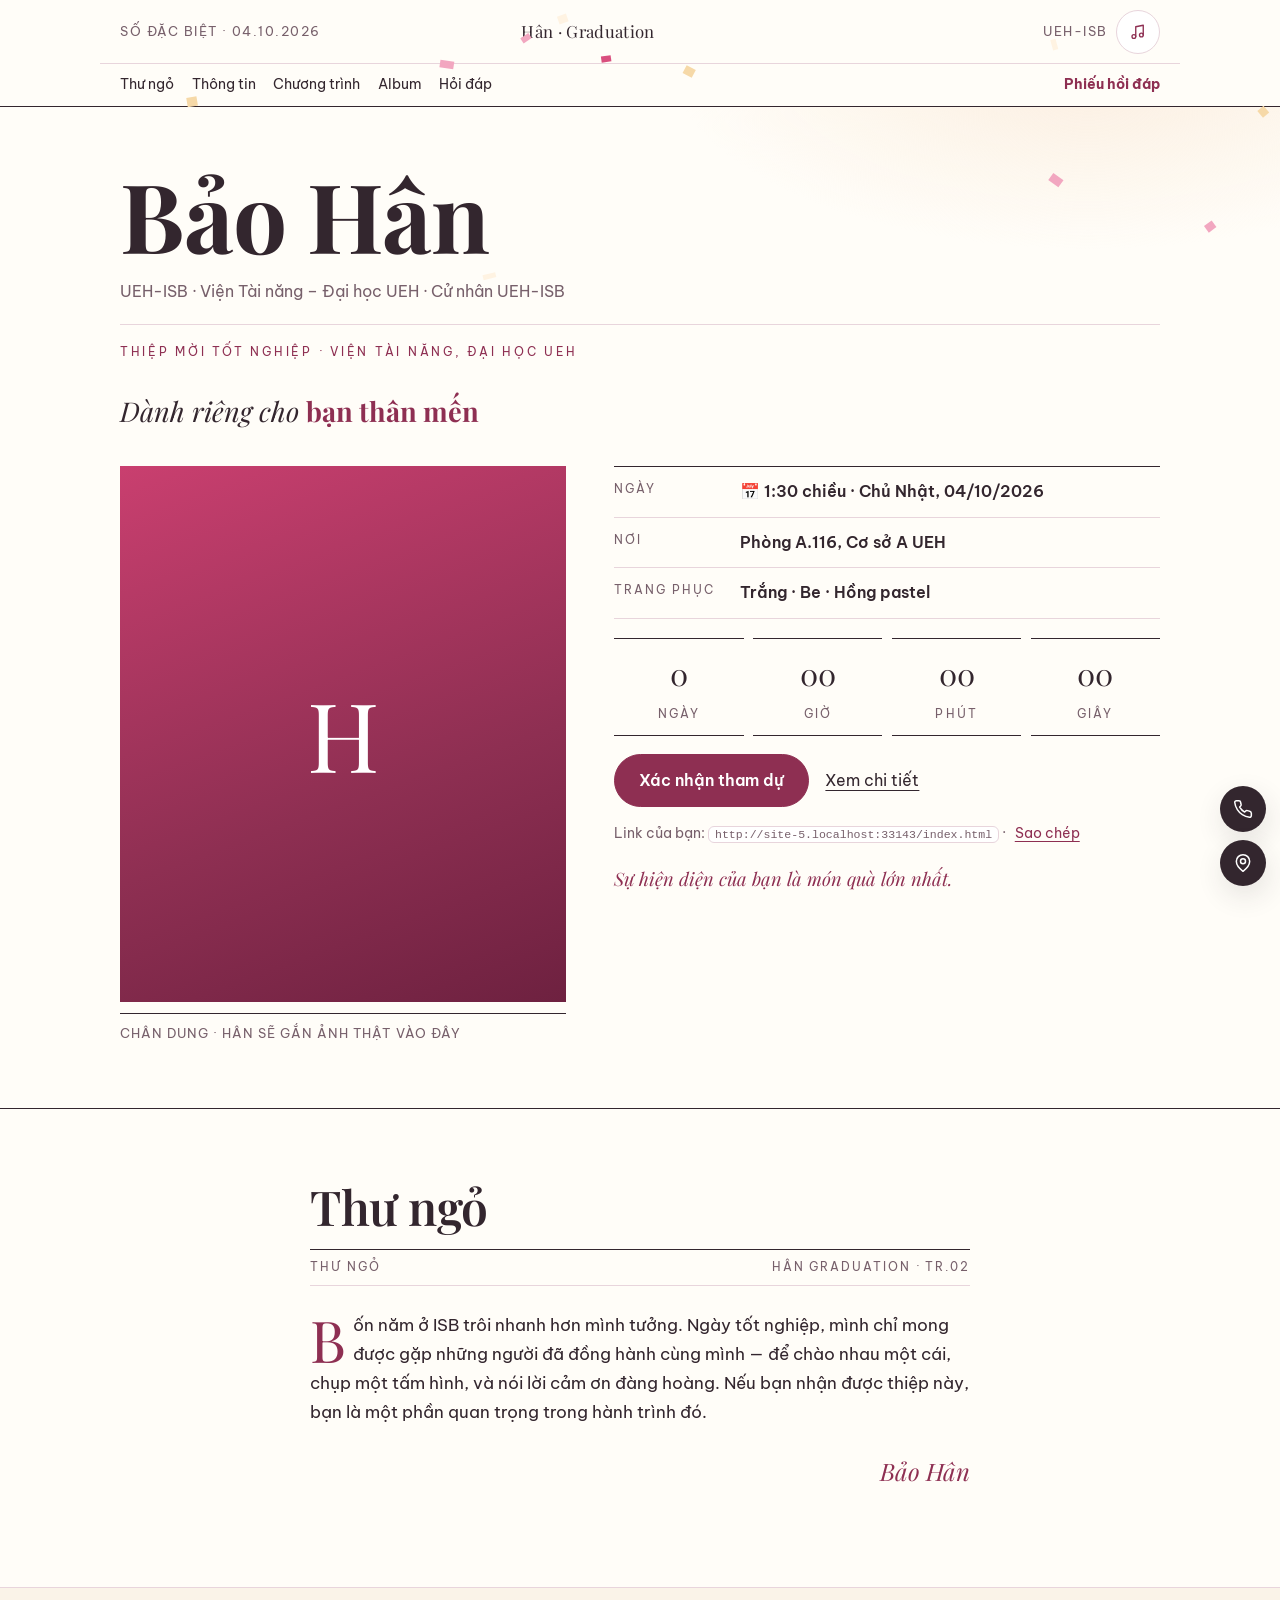
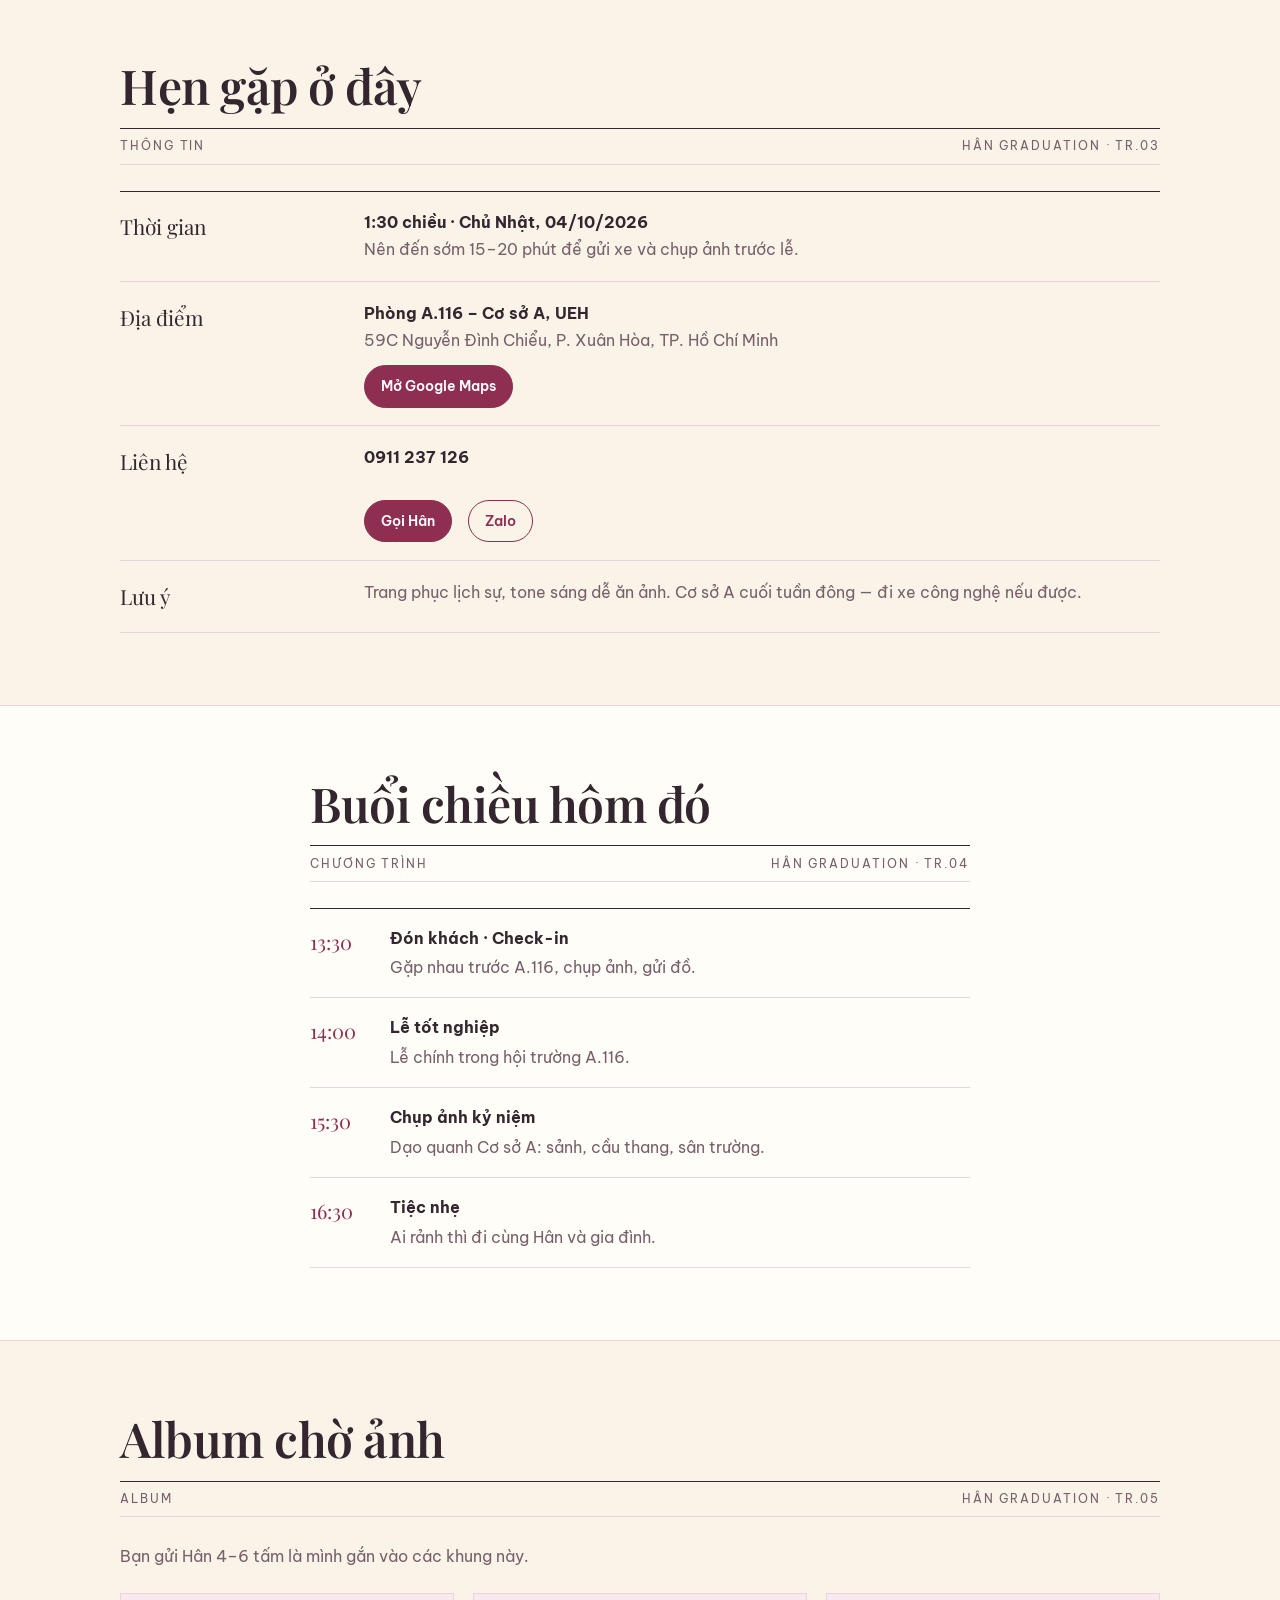
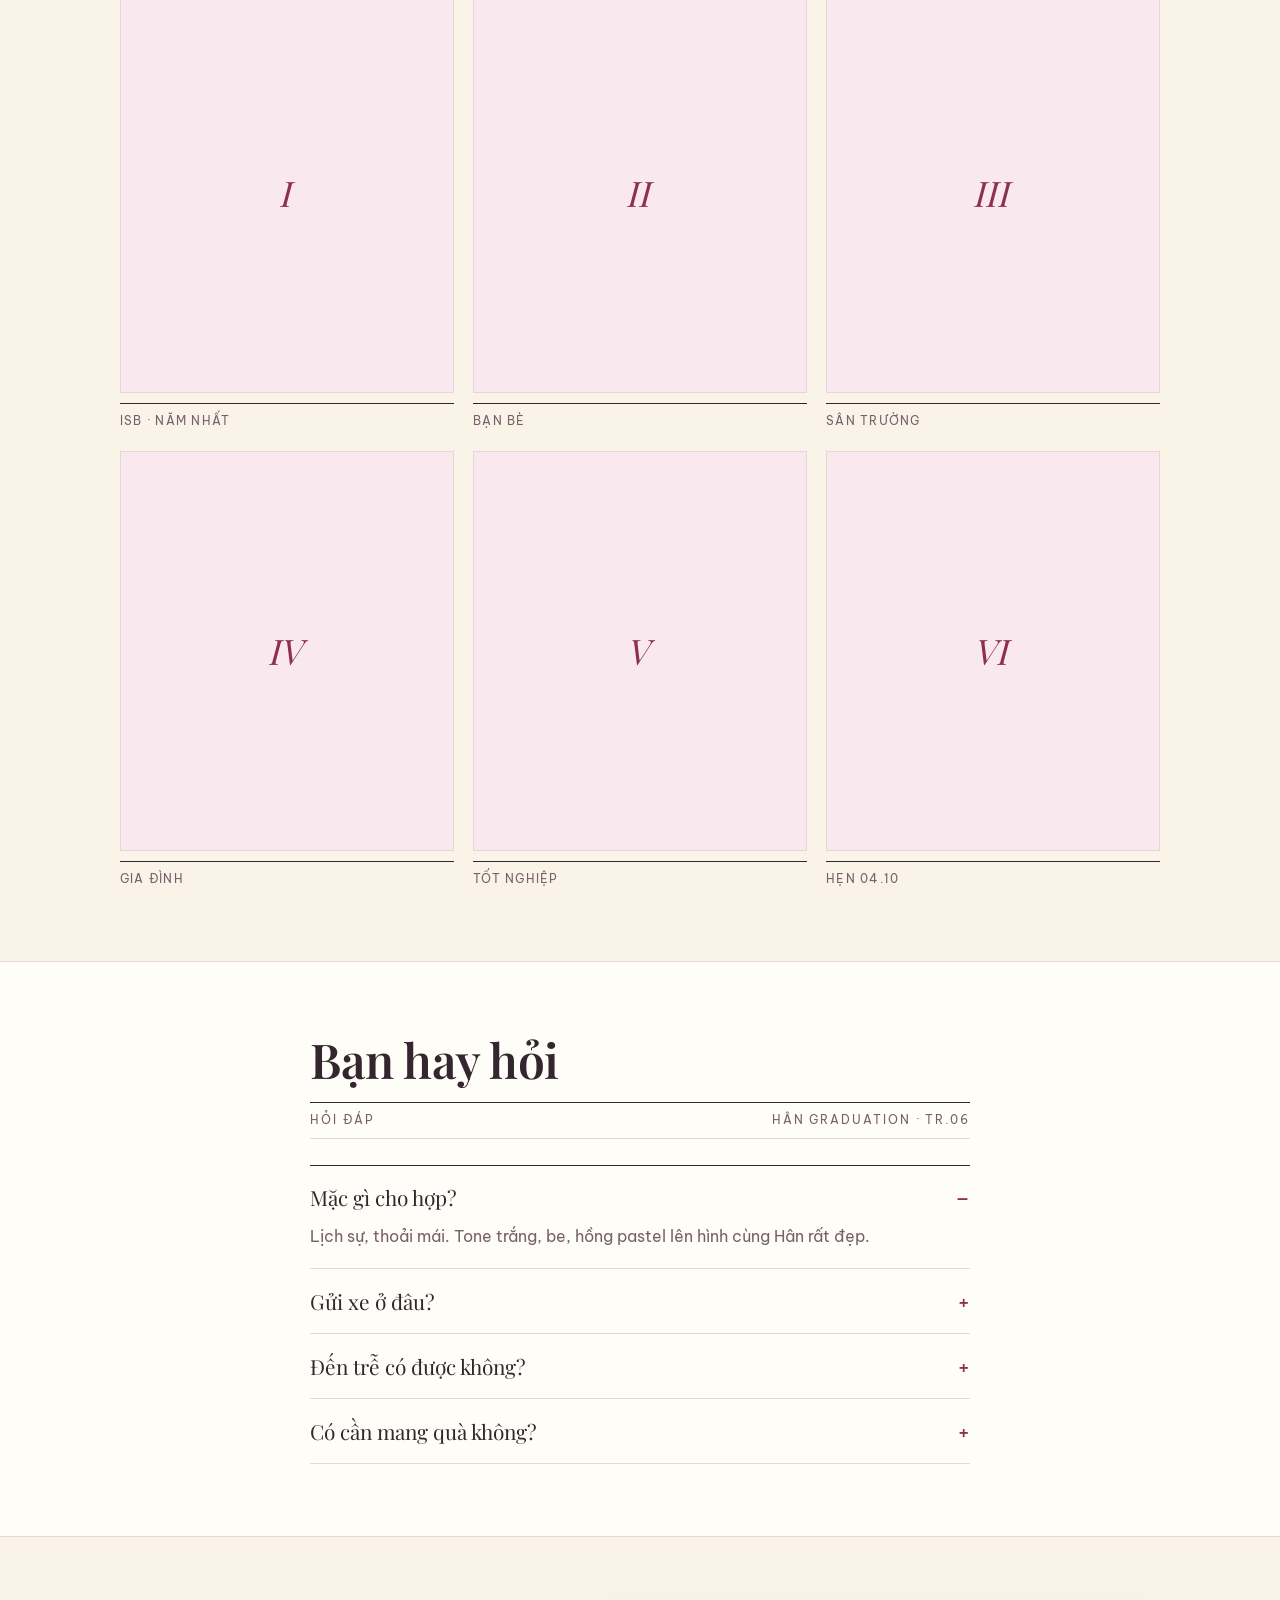
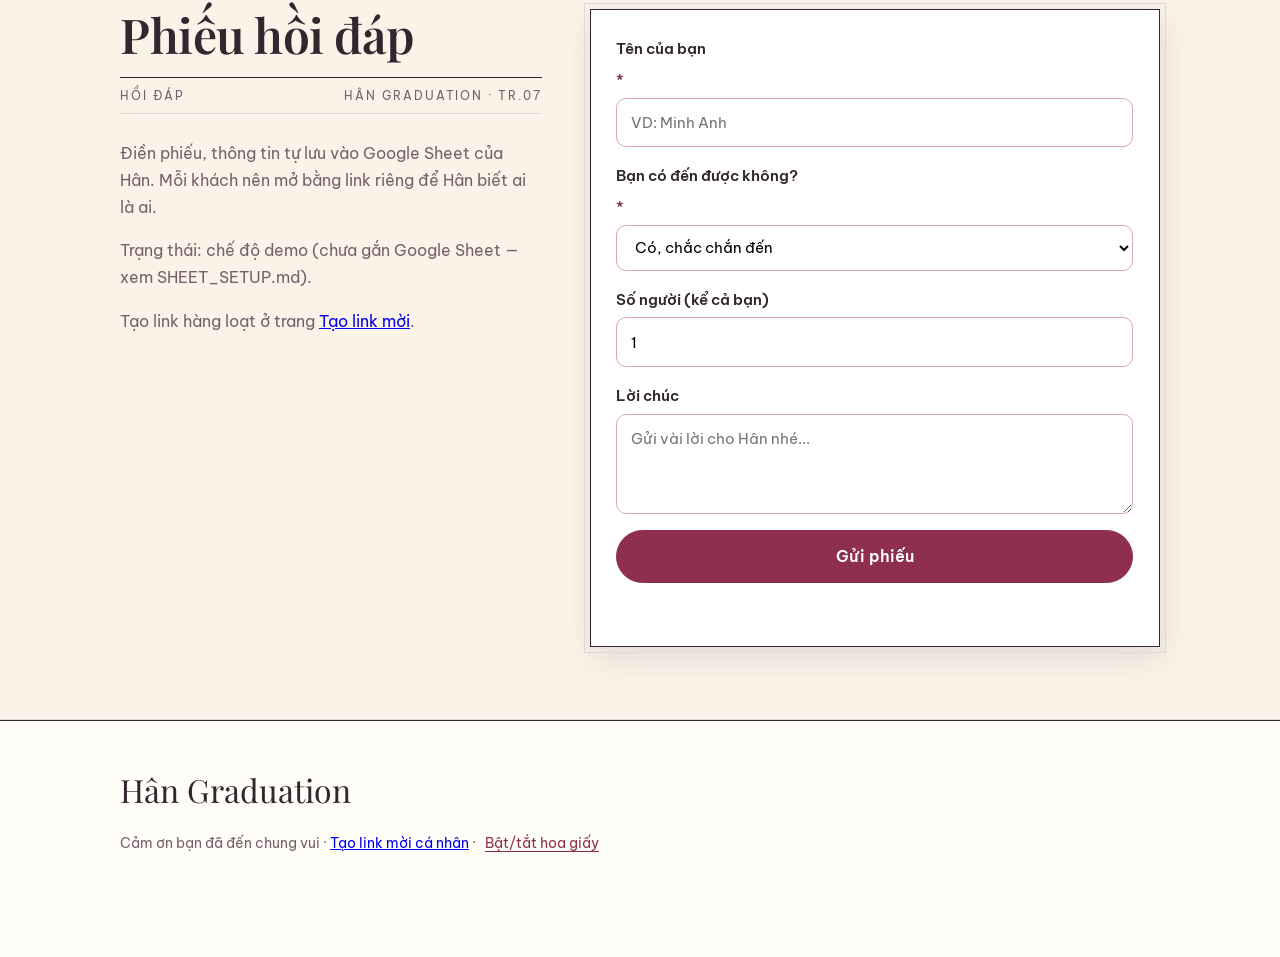
==== commit 4facca9c: "fix fonts: Playfair Display (full Vietnamese), uniform h1" ====
--- a/index.html
+++ b/index.html
@@ -8,7 +8,7 @@
   <link rel="stylesheet" href="styles.css" />
   <link rel="preconnect" href="https://fonts.googleapis.com">
   <link rel="preconnect" href="https://fonts.gstatic.com" crossorigin>
-  <link href="https://fonts.googleapis.com/css2?family=Be+Vietnam+Pro:wght@400;500;600;700&family=Bodoni+Moda:ital,opsz,wght@0,6..96,400..800;1,6..96,400..800&display=swap" rel="stylesheet">
+  <link href="https://fonts.googleapis.com/css2?family=Be+Vietnam+Pro:wght@400;500;600;700&family=Playfair+Display:ital,wght@0,500..800;1,500..800&display=swap" rel="stylesheet">
 </head>
 <body>
   <canvas id="confetti" aria-hidden="true"></canvas>
@@ -38,7 +38,7 @@
     <!-- COVER -->
     <section class="cover">
       <div class="container">
-        <h1 class="rise" style="--d:.15s">Bảo <em>Hân</em></h1>
+        <h1 class="rise" style="--d:.15s">Bảo Hân</h1>
         <p class="cover-sub rise" style="--d:.25s" id="schoolLine"></p>
         <p class="cover-line rise" style="--d:.3s">Thiệp mời tốt nghiệp · Viện Tài năng, Đại học UEH</p>
         <p class="dedication rise" style="--d:.35s">Dành riêng cho <strong id="guestName">bạn thân mến</strong></p>
--- a/styles.css
+++ b/styles.css
@@ -4,7 +4,7 @@
   --muted:#77606B; --line:#E8D5DC;
   --input-border:#D9A8B8; --ring:#E59DB8; --ok:#177245; --err:#B3261E;
   --r:14px; --shadow:2px 10px 28px rgba(51,38,46,.12);
-  --serif:"Bodoni Moda",Georgia,"Times New Roman",serif;
+  --serif:"Playfair Display",Georgia,"Times New Roman",serif;
   --sans:"Be Vietnam Pro",system-ui,-apple-system,"Segoe UI",Roboto,sans-serif;
   --ease:cubic-bezier(.16,1,.3,1);
 }
@@ -13,8 +13,7 @@
 body{margin:0;background:var(--paper);color:var(--ink);font-family:var(--sans);line-height:1.7}
 ::selection{background:var(--plum);color:#fff}
 h1,h2{font-family:var(--serif);font-weight:600;line-height:1.08;letter-spacing:-.01em;text-wrap:balance}
-h1{font-size:clamp(3.4rem,15vw,6rem);margin:0}
-h1 em{font-style:italic;font-weight:400;color:var(--plum)}
+h1{font-size:clamp(3.4rem,15vw,6rem);margin:0;font-weight:700}
 h2{font-size:clamp(2rem,6vw,2.9rem);margin:0}
 :focus-visible{outline:3px solid var(--plum);outline-offset:3px;border-radius:4px}
 .container{max-width:1080px;margin:0 auto;padding:0 1.25rem}
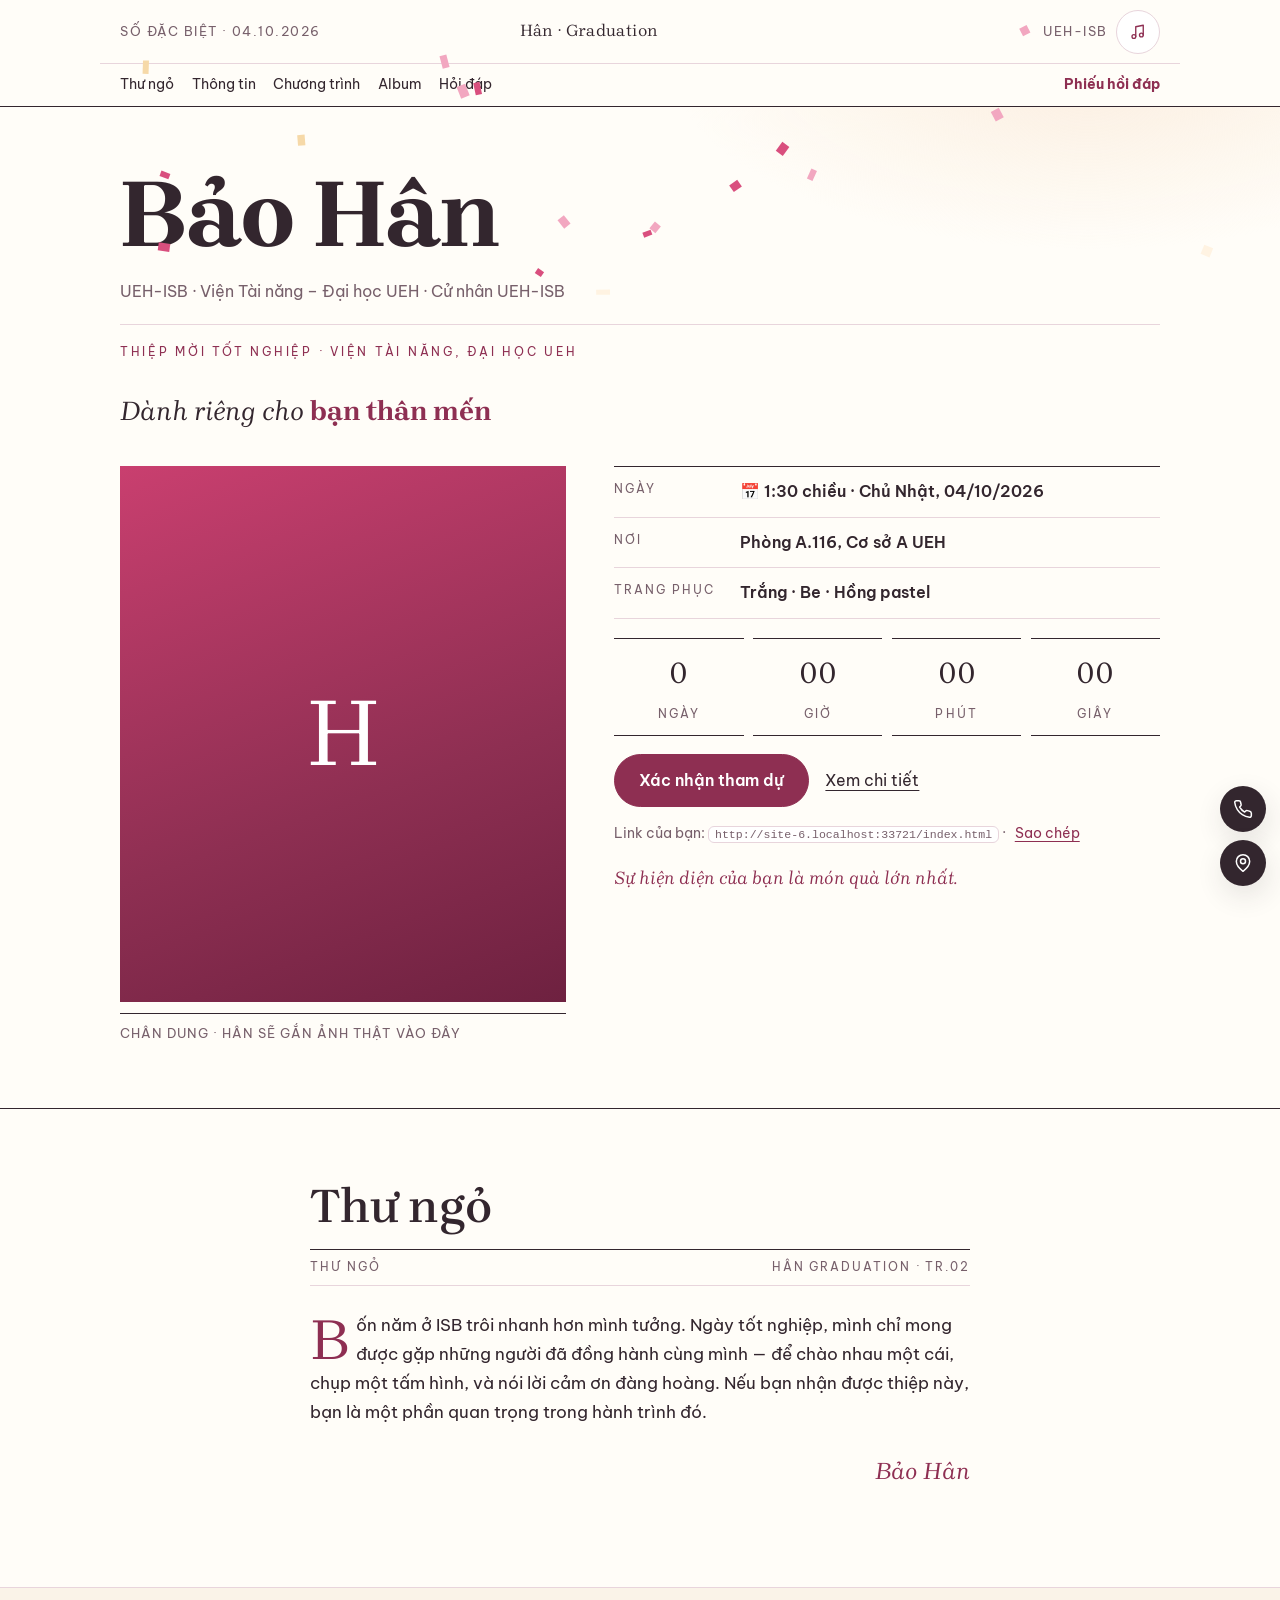
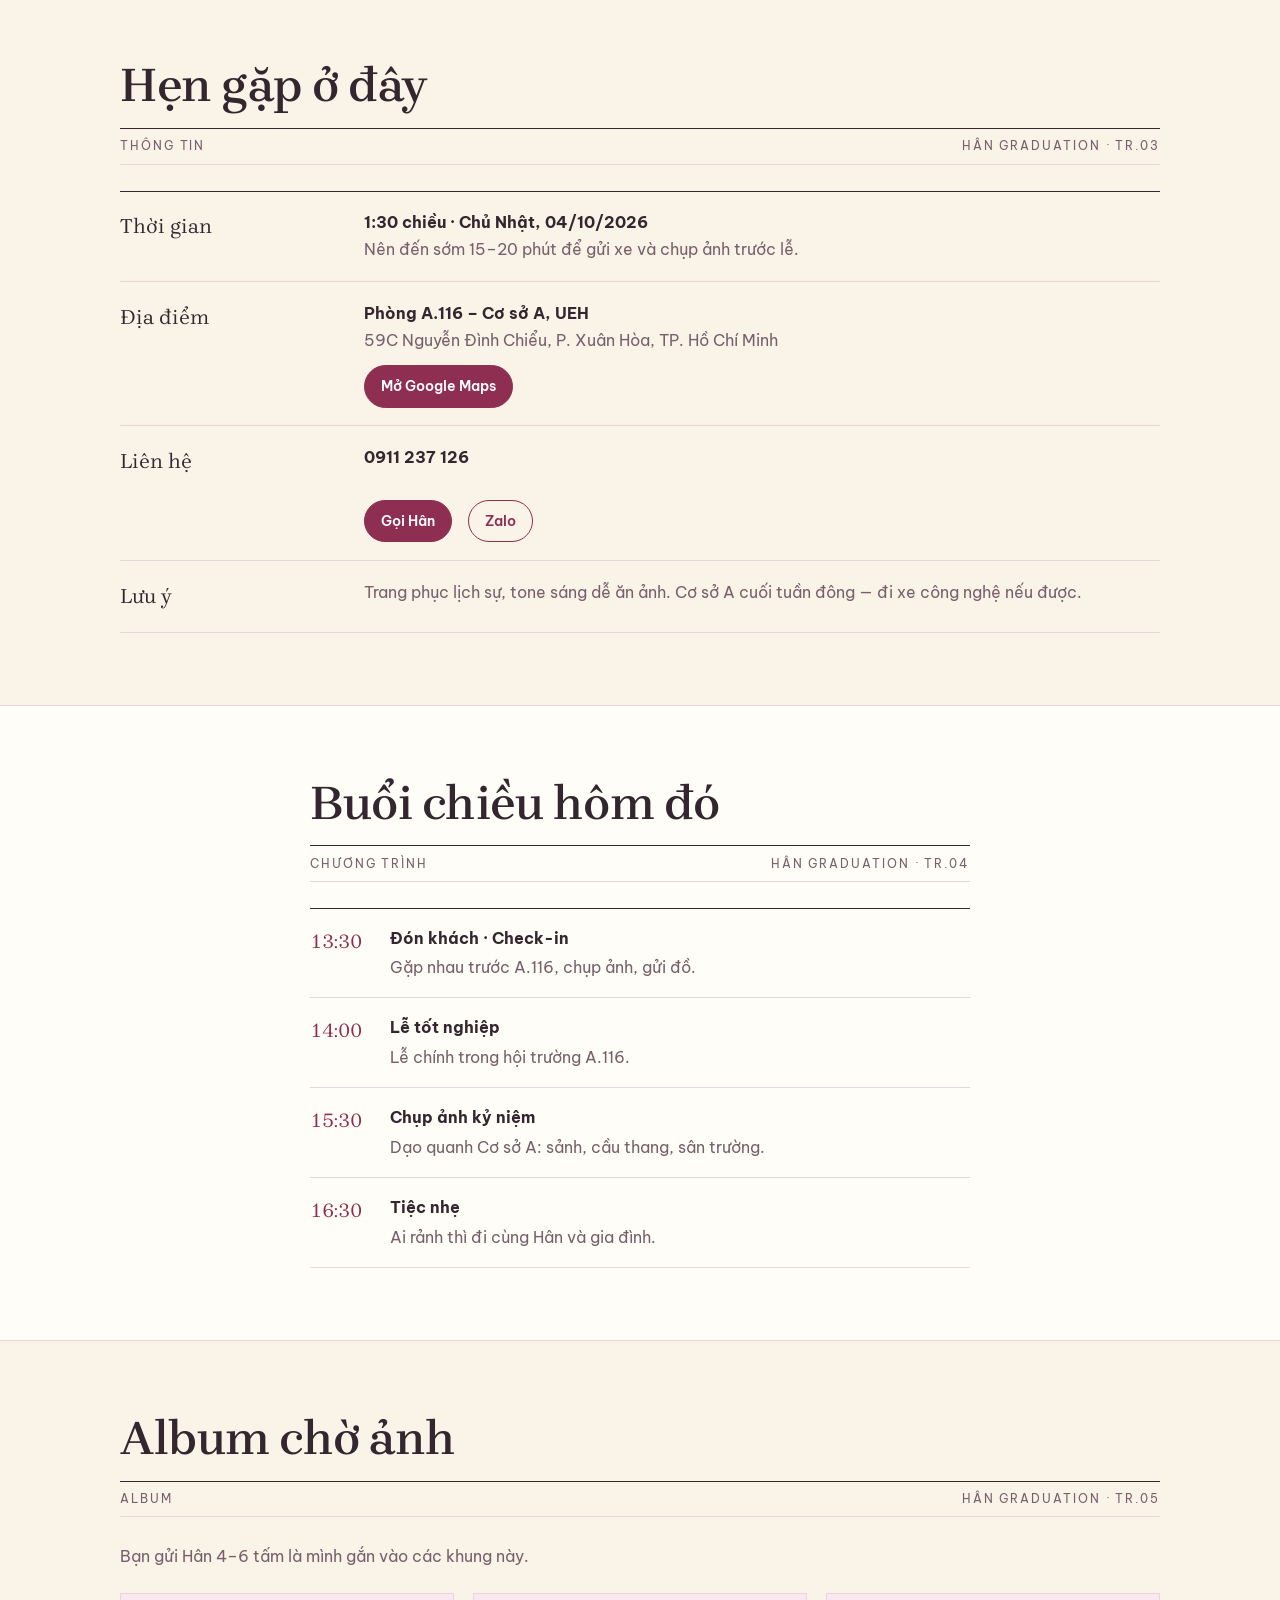
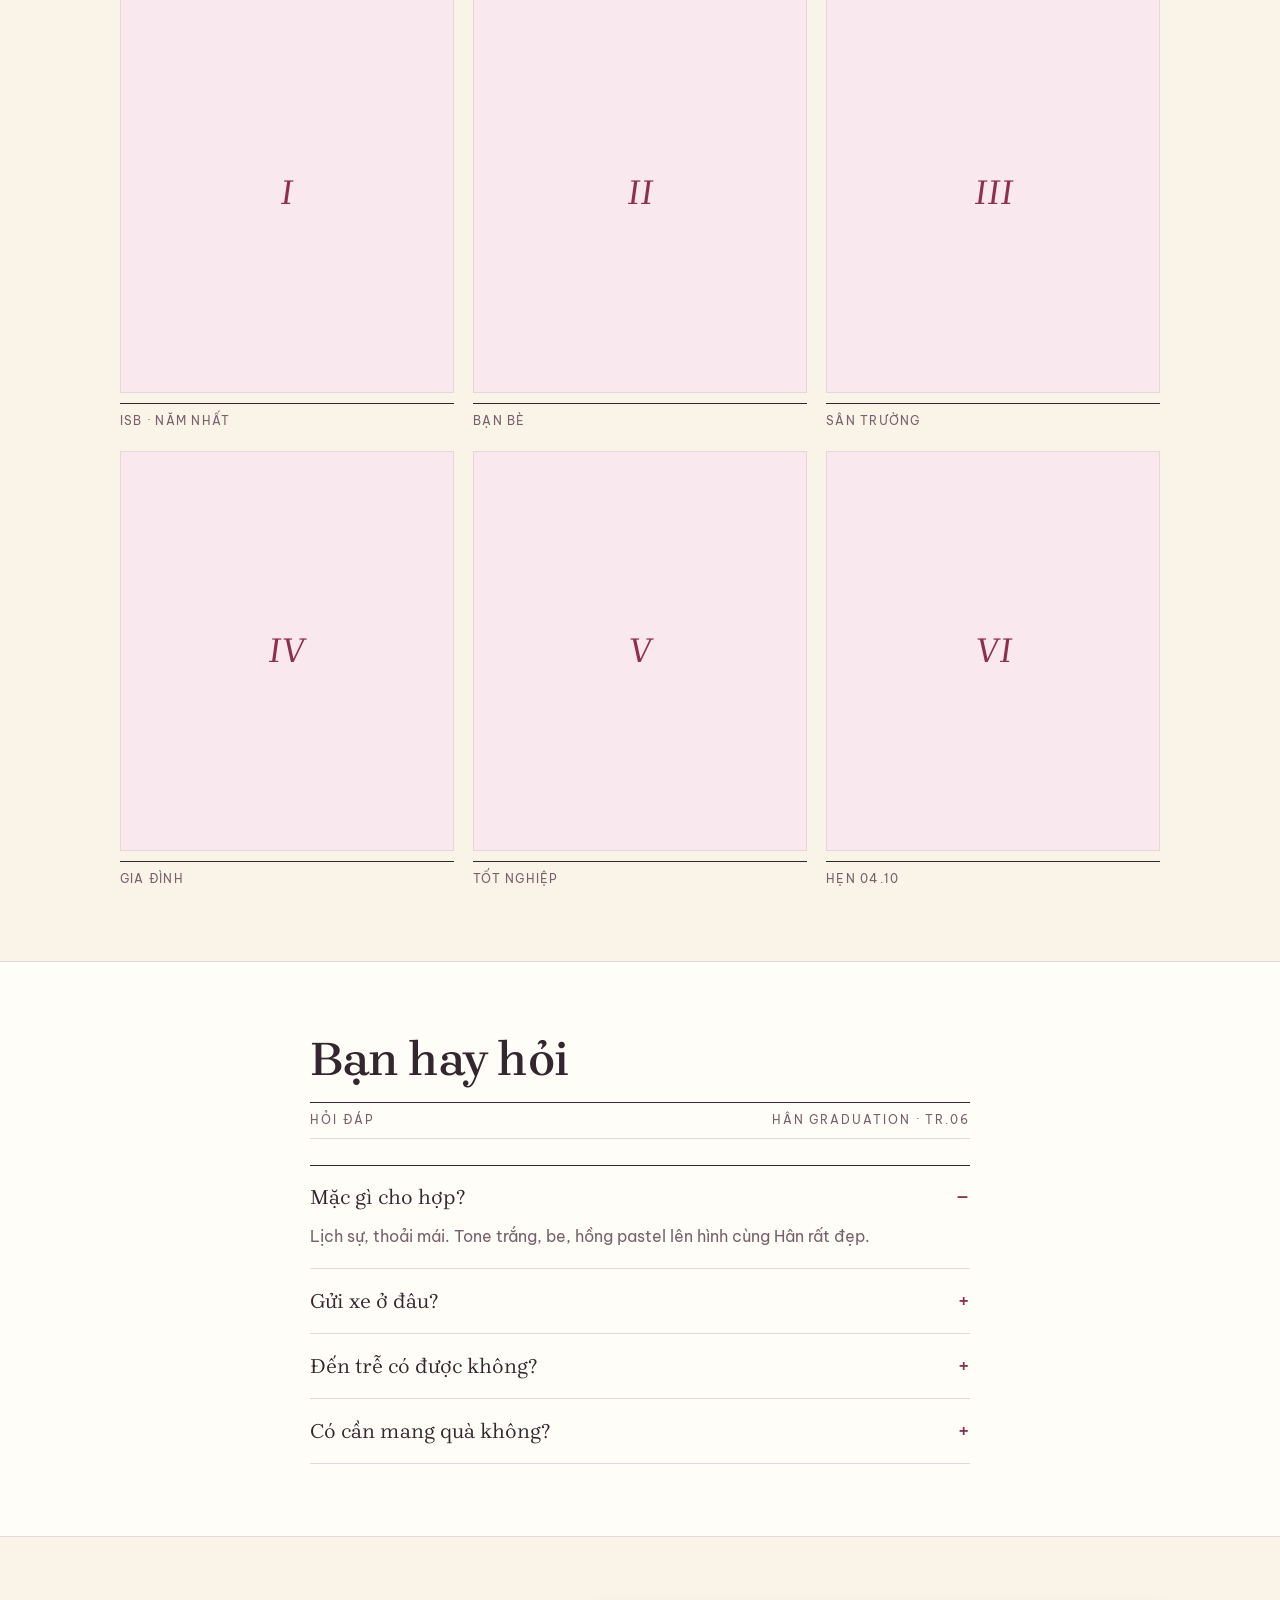
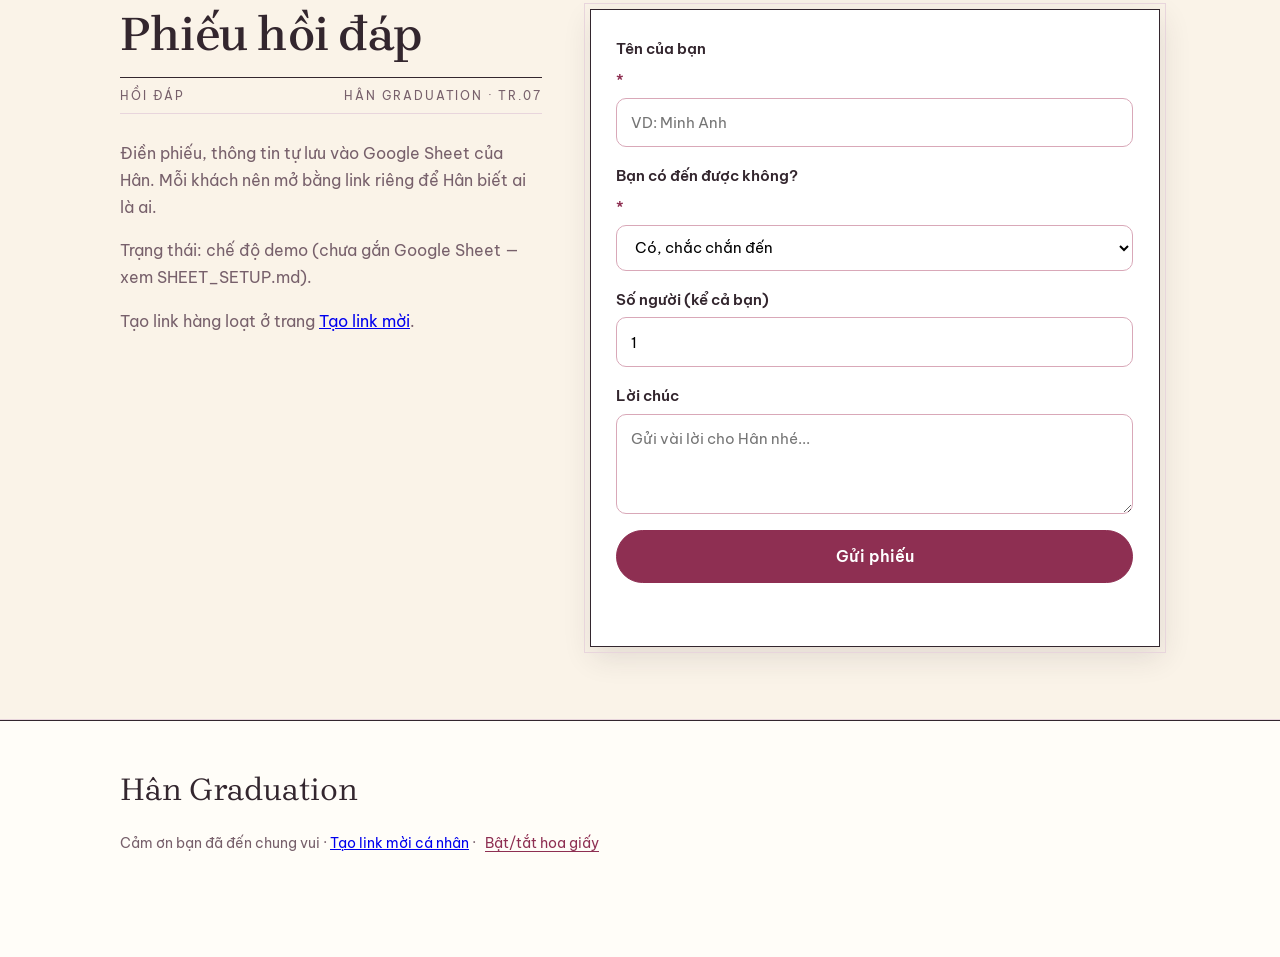
==== commit bb331d17: "font: Brygada 1918 display serif (full Vietnamese)" ====
--- a/index.html
+++ b/index.html
@@ -8,7 +8,7 @@
   <link rel="stylesheet" href="styles.css" />
   <link rel="preconnect" href="https://fonts.googleapis.com">
   <link rel="preconnect" href="https://fonts.gstatic.com" crossorigin>
-  <link href="https://fonts.googleapis.com/css2?family=Be+Vietnam+Pro:wght@400;500;600;700&family=Playfair+Display:ital,wght@0,500..800;1,500..800&display=swap" rel="stylesheet">
+  <link href="https://fonts.googleapis.com/css2?family=Be+Vietnam+Pro:wght@400;500;600;700&family=Brygada+1918:ital,wght@0,400..700;1,400..700&display=swap" rel="stylesheet">
 </head>
 <body>
   <canvas id="confetti" aria-hidden="true"></canvas>
--- a/styles.css
+++ b/styles.css
@@ -4,7 +4,7 @@
   --muted:#77606B; --line:#E8D5DC;
   --input-border:#D9A8B8; --ring:#E59DB8; --ok:#177245; --err:#B3261E;
   --r:14px; --shadow:2px 10px 28px rgba(51,38,46,.12);
-  --serif:"Playfair Display",Georgia,"Times New Roman",serif;
+  --serif:"Brygada 1918",Georgia,"Times New Roman",serif;
   --sans:"Be Vietnam Pro",system-ui,-apple-system,"Segoe UI",Roboto,sans-serif;
   --ease:cubic-bezier(.16,1,.3,1);
 }
